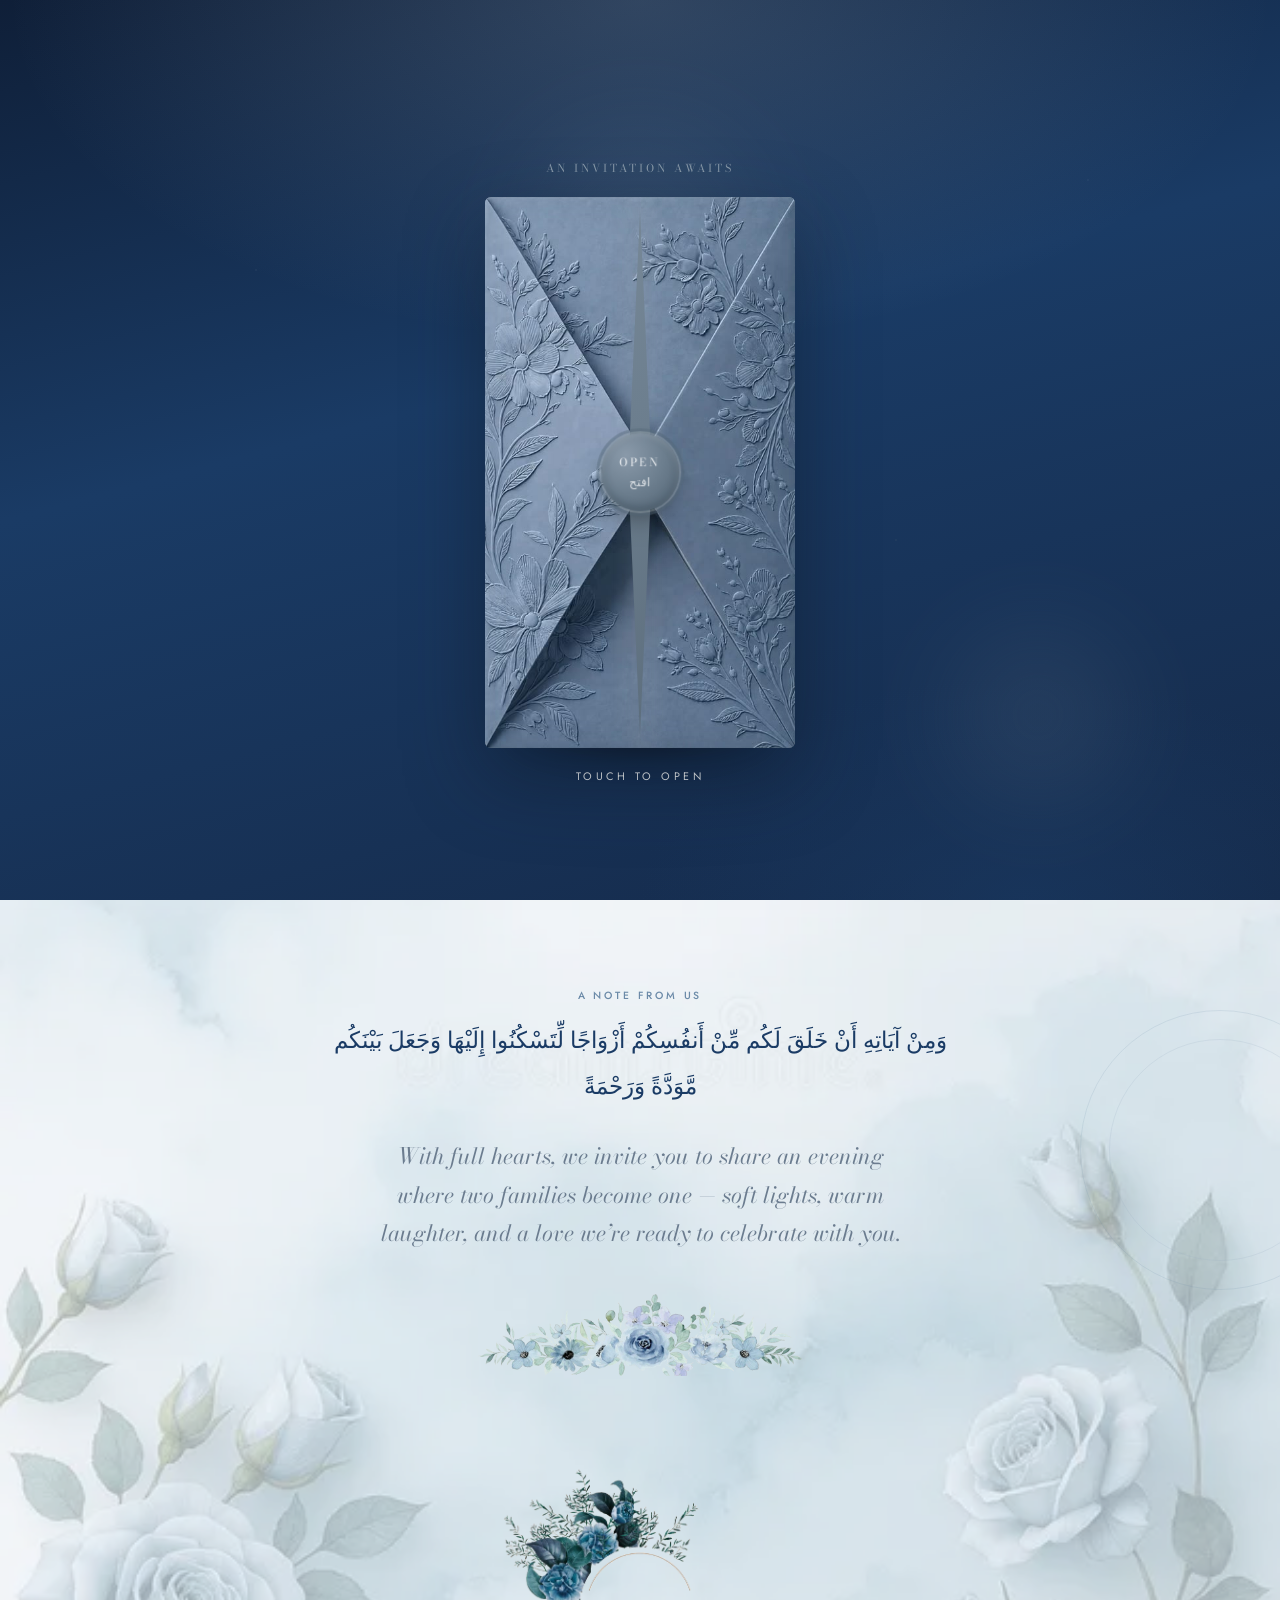
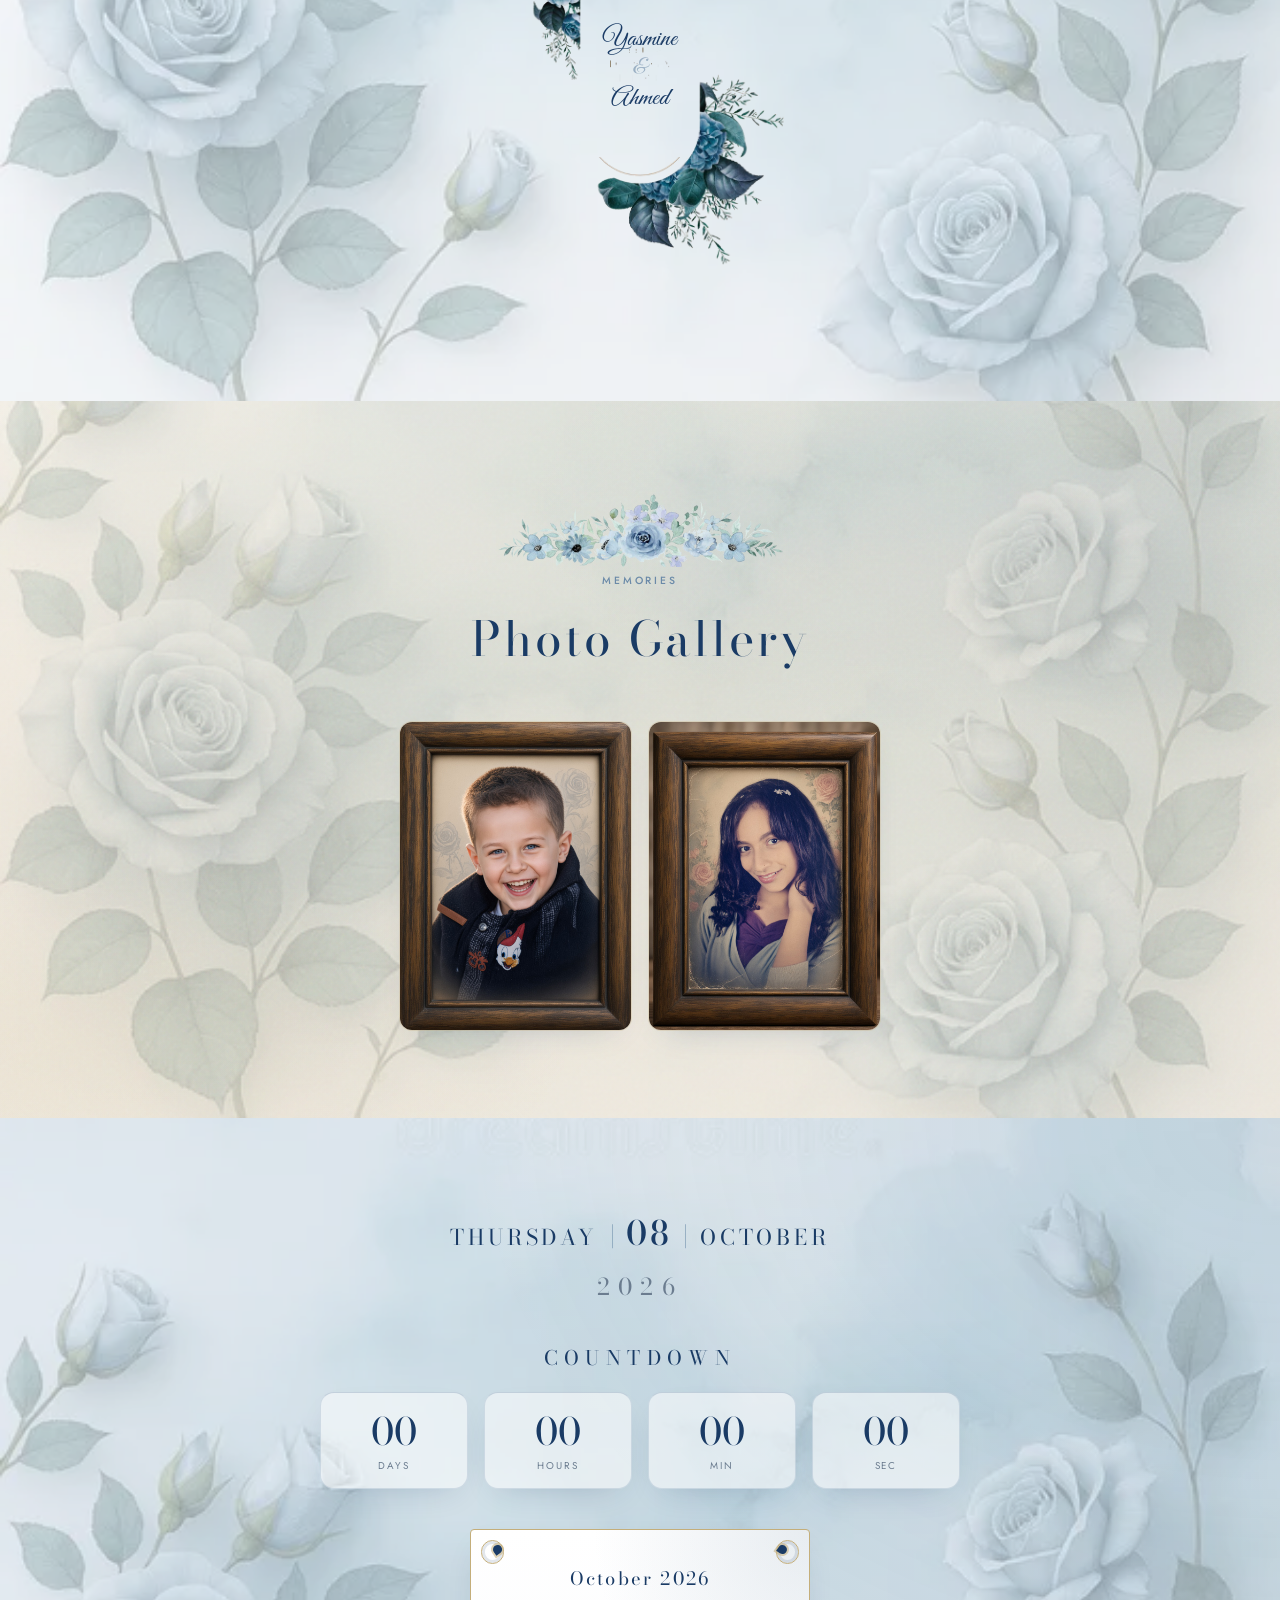
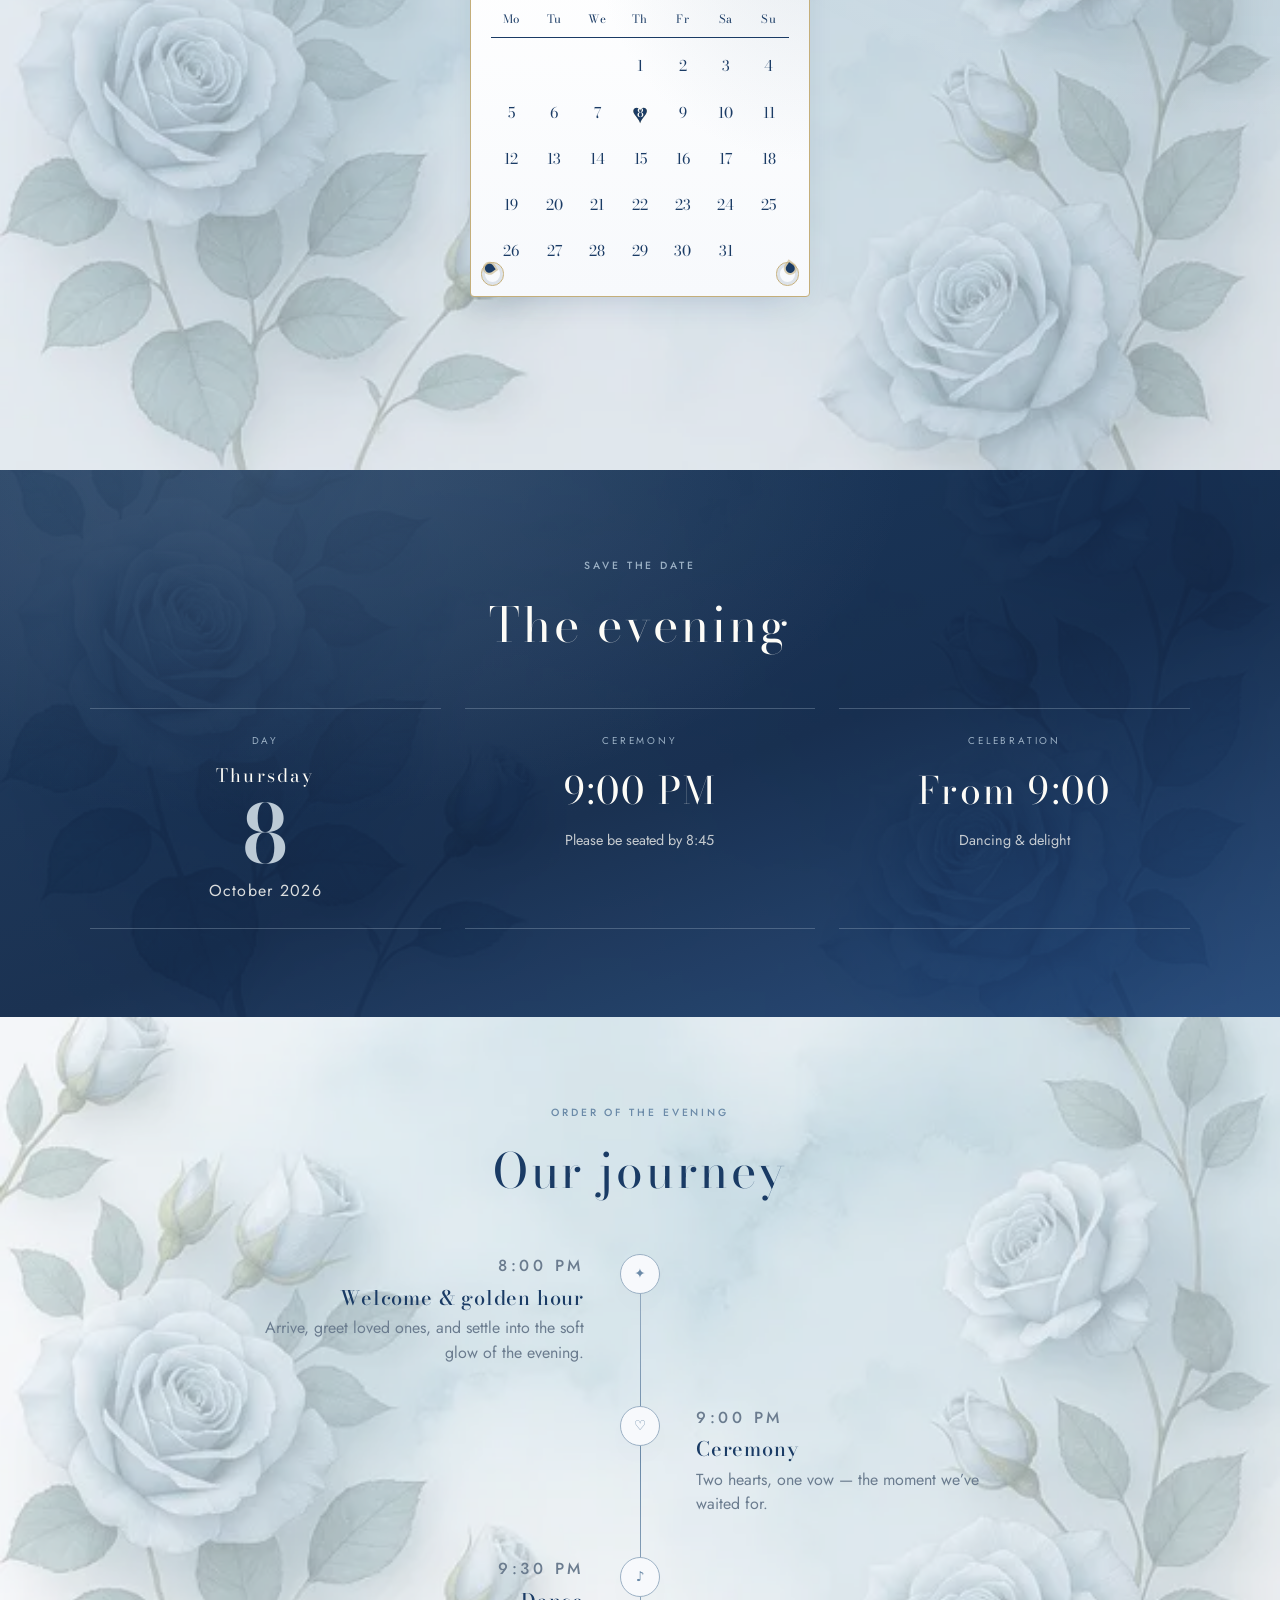
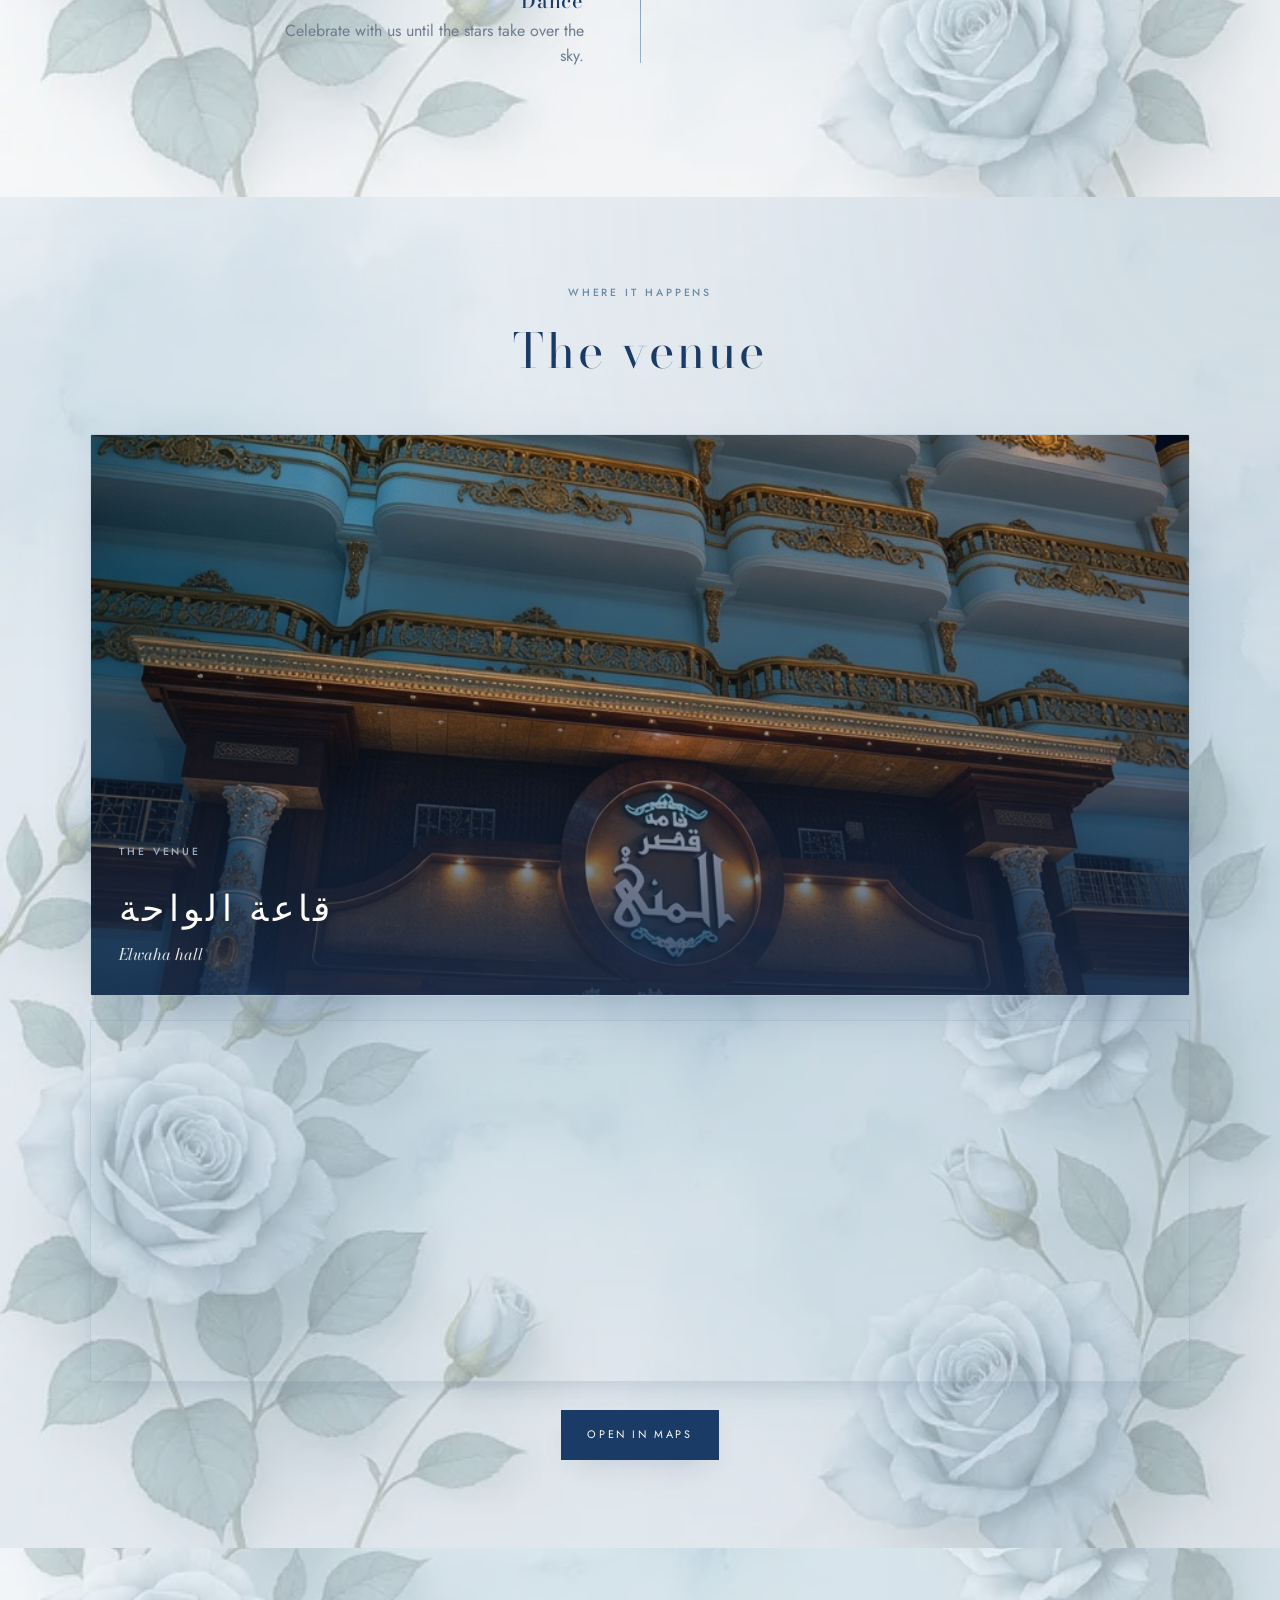
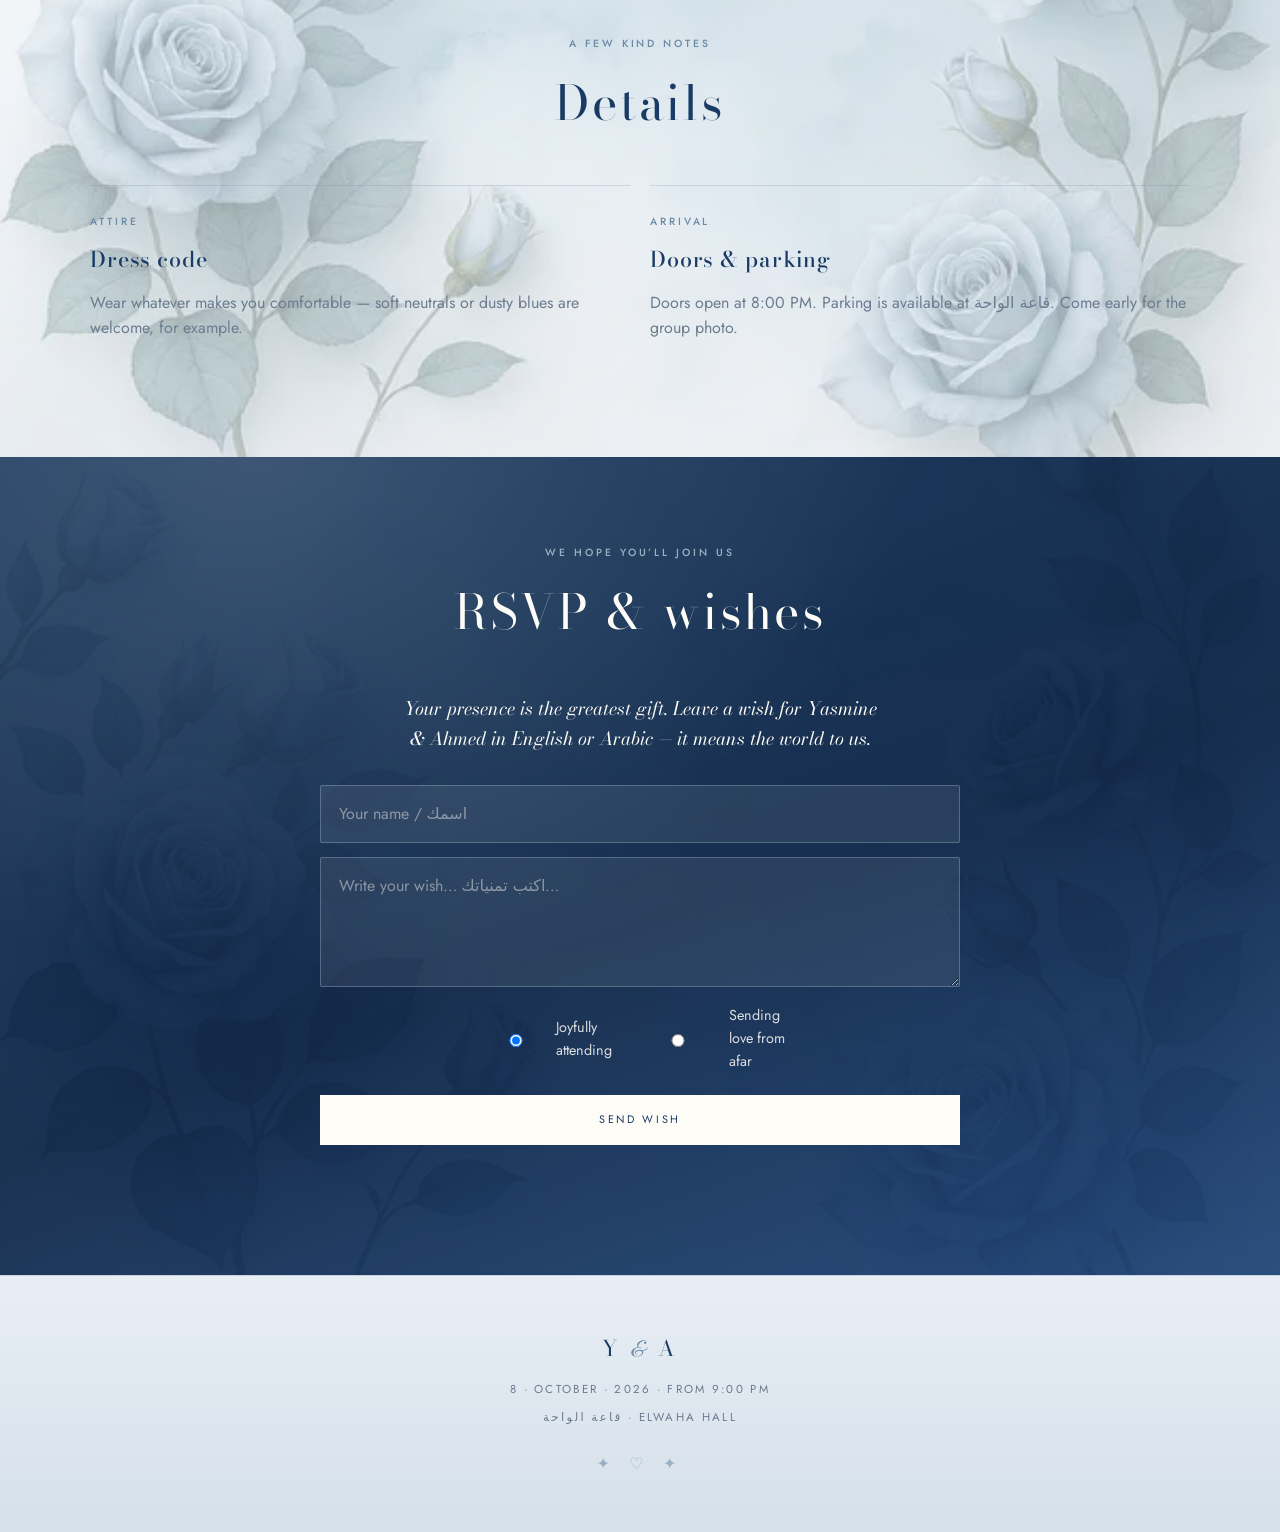
==== index.html @ f04d6338 "Remove dinner from the evening plan and restore on-site RSVP dashboard. Co-authored-by: Cursor <curs" ====
﻿<!DOCTYPE html>
<html lang="en">
<head>
  <meta charset="utf-8" />
  <meta name="viewport" content="width=device-width, initial-scale=1" />
  <meta name="theme-color" content="#1A3B65" />
  <title>Yasmine &amp; Ahmed · Wedding Invitation</title>
  <meta name="description" content="You're invited to celebrate the wedding of Yasmine & Ahmed — 8 · October · 2026 at قاعة الواحة · Elwaha hall" />

  <meta property="og:title" content="Yasmine & Ahmed · Wedding Invitation" />
  <meta property="og:description" content="Join us Thursday, 8 October 2026 at قاعة الواحة · Elwaha hall" />
  <meta property="og:type" content="website" />
  <meta property="og:image" content="image/1.jpg" />

  <link rel="preconnect" href="https://fonts.googleapis.com" />
  <link rel="preconnect" href="https://fonts.gstatic.com" crossorigin />
  <link href="https://fonts.googleapis.com/css2?family=Bodoni+Moda:ital,opsz,wght@0,6..96,400;0,6..96,600;1,6..96,400&family=Great+Vibes&family=Jost:wght@300;400;500;600&display=swap" rel="stylesheet" />
  <link rel="stylesheet" href="styles.css" />
</head>
<body>
  <!-- OPEN GATE — embossed slate envelope -->
  <div id="gate" class="gate" role="dialog" aria-label="Open invitation">
    <div class="gate__atmosphere" aria-hidden="true">
      <span class="gate__orb gate__orb--a"></span>
      <span class="gate__orb gate__orb--b"></span>
      <span class="gate__dust"></span>
    </div>

    <div class="envelope" id="envelope">
      <p class="envelope__whisper">An invitation awaits</p>

      <div class="envelope__stage">
        <div class="envelope__shadow" aria-hidden="true"></div>

        <article class="envelope__letter" aria-hidden="true">
          <div class="gate__card">
            <div class="gate__content">
              <div class="rule" aria-hidden="true">
                <img src="image/break-line.png" alt="" />
              </div>
              <p class="gate__eyebrow">Cordially invites</p>
              <div class="gate__frame-wrap">
                <img class="invite-frame" src="image/frame-names.png" alt="" />
                <p class="gate__names">
                  <span class="gate__name">Yasmine</span>
                  <span class="gate__amp">&amp;</span>
                  <span class="gate__name">Ahmed</span>
                </p>
              </div>
              <p class="gate__date">8 · October · 2026</p>
            </div>
          </div>
        </article>

        <div class="envelope__shell">
          <div class="envelope__back" aria-hidden="true"></div>

          <div class="envelope__gate envelope__gate--left" aria-hidden="true">
            <div class="envelope__gate-face"></div>
          </div>
          <div class="envelope__gate envelope__gate--right" aria-hidden="true">
            <div class="envelope__gate-face"></div>
          </div>

          <button type="button" id="openInvite" class="envelope__seal" aria-label="Open invitation">
            <span class="envelope__seal-ring" aria-hidden="true"></span>
            <span class="envelope__seal-inner">
              <span class="envelope__seal-mark">Open</span>
              <span class="envelope__seal-ar">افتح</span>
            </span>
          </button>
        </div>
      </div>

      <p class="envelope__hint">Touch to open</p>
    </div>
  </div>

  <!-- NAV -->
  <header class="nav" id="nav">
    <a class="nav__brand" href="#home">Y <span>&amp;</span> A</a>
    <nav class="nav__links" aria-label="Primary">
      <a href="#story">Story</a>
      <a href="#gallery">Gallery</a>
      <a href="#countdown">When</a>
      <a href="#journey">Journey</a>
      <a href="#venue">Venue</a>
      <a href="#rsvp">RSVP</a>
    </nav>
    <button type="button" class="nav__burger" id="burger" aria-label="Menu" aria-expanded="false">
      <span></span><span></span>
    </button>
  </header>
  <div class="nav-drawer" id="drawer" hidden>
    <a href="#story">Story</a>
    <a href="#gallery">Gallery</a>
    <a href="#countdown">When</a>
    <a href="#journey">Journey</a>
    <a href="#venue">Venue</a>
    <a href="#rsvp">RSVP</a>
  </div>

  <main>
    <!-- HERO -->
    <section class="hero" id="home">
      <div class="hero__media" aria-hidden="true">
        <div class="hero__wash"></div>
        <div class="hero__florals"></div>
        <div class="hero__glow hero__glow--a"></div>
        <div class="hero__glow hero__glow--b"></div>
        <div class="hero__glow hero__glow--c"></div>
        <div class="hero__veil"></div>
        <div class="hero__grain"></div>
      </div>
      <div class="hero__copy">
        <p class="hero__kicker reveal" style="--d:.2s">Together with their families</p>
        <h1 class="hero__title reveal" style="--d:.45s">
          <span class="hero__name">Yasmine</span>
          <span class="hero__amp">&amp;</span>
          <span class="hero__name">Ahmed</span>
        </h1>
        <p class="hero__line reveal" style="--d:.75s">are getting married</p>
        <p class="hero__date reveal" style="--d:1s">8 · October · 2026</p>
        <div class="hero__cta reveal" style="--d:1.25s">
          <a class="btn btn--light" href="#rsvp">RSVP</a>
          <a class="btn btn--ghost" href="#venue">Find Us</a>
        </div>
      </div>
      <div class="hero__scroll" aria-hidden="true">
        <span>Scroll</span>
        <i></i>
      </div>
    </section>

    <!-- STORY / WELCOME -->
    <section class="section story" id="story">
      <div class="ornament" aria-hidden="true"></div>
      <div class="container narrow center">
        <p class="eyebrow rose inview">A note from us</p>
        <p class="ayah inview" lang="ar" dir="rtl">
          وَمِنْ آيَاتِهِ أَنْ خَلَقَ لَكُم مِّنْ أَنفُسِكُمْ أَزْوَاجًا لِّتَسْكُنُوا إِلَيْهَا
          وَجَعَلَ بَيْنَكُم مَّوَدَّةً وَرَحْمَةً
        </p>
        <p class="welcome inview">
          With full hearts, we invite you to share an evening where two families become one —
          soft lights, warm laughter, and a love we’re ready to celebrate with you.
        </p>
        <div class="rule" aria-hidden="true">
          <img src="image/break-line.png" alt="" />
        </div>
        <div class="names-block inview">
          <div class="names-frame">
            <img class="invite-frame" src="image/frame-names.png" alt="" />
            <div class="names-frame__text">
              <span class="script">Yasmine</span>
              <span class="amp-script">&amp;</span>
              <span class="script">Ahmed</span>
            </div>
          </div>
        </div>
      </div>
    </section>

    <!-- PHOTO GALLERY -->
    <section class="section section--pearl gallery" id="gallery">
      <div class="container">
        <div class="section-head inview">
          <div class="rule" aria-hidden="true">
            <img src="image/break-line.png" alt="" />
          </div>
          <p class="eyebrow rose">Memories</p>
          <h2 class="h2">Photo Gallery</h2>
        </div>
        <div class="gallery__grid inview">
          <figure class="gallery__item">
            <img src="image/gallery-2.jpg" alt="Childhood portrait" width="600" height="800" loading="lazy" />
          </figure>
          <figure class="gallery__item">
            <img src="image/gallery-1.jpg" alt="Childhood portrait" width="600" height="800" loading="lazy" />
          </figure>
        </div>
      </div>
    </section>

    <!-- COUNTDOWN + CALENDAR -->
    <section class="section section--blush save-date" id="countdown">
      <div class="container narrow">
        <div class="date-banner inview">
          <p class="date-banner__row">
            <span>Thursday</span>
            <i aria-hidden="true"></i>
            <strong>08</strong>
            <i aria-hidden="true"></i>
            <span>October</span>
          </p>
          <p class="date-banner__year">2026</p>
        </div>

        <div class="countdown-block inview">
          <p class="countdown-block__label">Countdown</p>
          <div class="countdown countdown--inline" id="countdownGrid" aria-live="polite">
            <div class="cd">
              <span class="cd__num" data-k="days">00</span>
              <span class="cd__label">Days</span>
            </div>
            <div class="cd">
              <span class="cd__num" data-k="hours">00</span>
              <span class="cd__label">Hours</span>
            </div>
            <div class="cd">
              <span class="cd__num" data-k="minutes">00</span>
              <span class="cd__label">Min</span>
            </div>
            <div class="cd">
              <span class="cd__num" data-k="seconds">00</span>
              <span class="cd__label">Sec</span>
            </div>
          </div>
        </div>

        <div class="cal inview" aria-label="October 2026 calendar">
          <span class="cal__corner cal__corner--tl" aria-hidden="true"></span>
          <span class="cal__corner cal__corner--tr" aria-hidden="true"></span>
          <span class="cal__corner cal__corner--bl" aria-hidden="true"></span>
          <span class="cal__corner cal__corner--br" aria-hidden="true"></span>

          <p class="cal__month">October 2026</p>
          <div class="cal__weekdays" aria-hidden="true">
            <span>Mo</span><span>Tu</span><span>We</span><span>Th</span><span>Fr</span><span>Sa</span><span>Su</span>
          </div>
          <div class="cal__grid">
            <span class="cal__empty"></span>
            <span class="cal__empty"></span>
            <span class="cal__empty"></span>
            <span>1</span><span>2</span><span>3</span><span>4</span><span>5</span><span>6</span><span>7</span>
            <span class="cal__heart" aria-label="Wedding day, 8 October"><span>8</span></span>
            <span>9</span><span>10</span><span>11</span>
            <span>12</span><span>13</span><span>14</span><span>15</span><span>16</span><span>17</span><span>18</span>
            <span>19</span><span>20</span><span>21</span><span>22</span><span>23</span><span>24</span><span>25</span>
            <span>26</span><span>27</span><span>28</span><span>29</span><span>30</span><span>31</span>
          </div>
        </div>

        <div class="center inview" style="margin-top: 2.25rem;">
          <a
            class="btn btn--solid"
            href="https://calendar.google.com/event?action=TEMPLATE&text=Yasmine+%26+Ahmed+Wedding&dates=20261008T190000Z/20261008T220000Z&details=Yasmine+%26+Ahmed+Wedding+Celebration&location=%D9%82%D8%A7%D8%B9%D8%A9+%D8%A7%D9%84%D9%88%D8%A7%D8%AD%D8%A9+Elwaha+hall"
            target="_blank"
            rel="noreferrer"
          >Add to Calendar</a>
        </div>
      </div>
    </section>

    <!-- DATE / TIME -->
    <section class="section section--deep" id="when">
      <div class="container">
        <div class="section-head inview light">
          <p class="eyebrow gold">Save the date</p>
          <h2 class="h2 light">The evening</h2>
        </div>
        <div class="when-grid">
          <div class="when-cell inview">
            <p class="when-label">Day</p>
            <p class="when-day">Thursday</p>
            <p class="when-num">8</p>
            <p class="when-month">October 2026</p>
          </div>
          <div class="when-cell inview">
            <p class="when-label">Ceremony</p>
            <p class="when-big">9:00 PM</p>
            <p class="when-note">Please be seated by 8:45</p>
          </div>
          <div class="when-cell inview">
            <p class="when-label">Celebration</p>
            <p class="when-big">From 9:00</p>
            <p class="when-note">Dancing &amp; delight</p>
          </div>
        </div>
      </div>
    </section>

    <!-- JOURNEY / TIMELINE -->
    <section class="section" id="journey">
      <div class="container">
        <div class="section-head inview">
          <p class="eyebrow rose">Order of the evening</p>
          <h2 class="h2">Our journey</h2>
        </div>
        <div class="timeline">
          <div class="t-line" aria-hidden="true"></div>
          <article class="t-item left inview">
            <div class="t-node">✦</div>
            <div class="t-body">
              <p class="t-time">8:00 PM</p>
              <h3>Welcome &amp; golden hour</h3>
              <p>Arrive, greet loved ones, and settle into the soft glow of the evening.</p>
            </div>
          </article>
          <article class="t-item right inview">
            <div class="t-node">♡</div>
            <div class="t-body">
              <p class="t-time">9:00 PM</p>
              <h3>Ceremony</h3>
              <p>Two hearts, one vow — the moment we’ve waited for.</p>
            </div>
          </article>
          <article class="t-item left inview">
            <div class="t-node">♪</div>
            <div class="t-body">
              <p class="t-time">9:30 PM</p>
              <h3>Dance</h3>
              <p>Celebrate with us until the stars take over the sky.</p>
            </div>
          </article>
        </div>
      </div>
    </section>

    <!-- VENUE -->
    <section class="section section--blush" id="venue">
      <div class="container">
        <div class="section-head inview">
          <p class="eyebrow rose">Where it happens</p>
          <h2 class="h2">The venue</h2>
        </div>
        <div class="venue inview">
          <img
            src="image/1.jpg"
            alt="قاعة الواحة · Elwaha hall"
          />
          <div class="venue__overlay">
            <p class="eyebrow gold">The Venue</p>
            <h3>قاعة الواحة</h3>
            <p>Elwaha hall</p>
          </div>
        </div>
        <div class="map-wrap inview">
          <iframe
            title="قاعة الواحة · Elwaha hall map"
            src="https://www.google.com/maps?q=31.0760993,31.6036437&z=17&output=embed"
            loading="lazy"
            referrerpolicy="no-referrer-when-downgrade"
          ></iframe>
        </div>
        <div class="center inview" style="margin-top: 1.75rem;">
          <a class="btn btn--solid" href="https://maps.app.goo.gl/iCYYWmQFFT2A2NFb7" target="_blank" rel="noreferrer">
            Open in Maps
          </a>
        </div>
      </div>
    </section>

    <!-- NOTES -->
    <section class="section section--pearl" id="notes">
      <div class="container">
        <div class="section-head inview">
          <p class="eyebrow rose">A few kind notes</p>
          <h2 class="h2">Details</h2>
        </div>
        <div class="notes-grid">
          <div class="note inview">
            <p class="eyebrow rose">Attire</p>
            <h3>Dress code</h3>
            <p>Wear whatever makes you comfortable — soft neutrals or dusty blues are welcome, for example.</p>
          </div>
          <div class="note inview">
            <p class="eyebrow rose">Arrival</p>
            <h3>Doors &amp; parking</h3>
            <p>Doors open at 8:00 PM. Parking is available at قاعة الواحة. Come early for the group photo.</p>
          </div>
        </div>
      </div>
    </section>

    <!-- RSVP -->
    <section class="section section--deep" id="rsvp">
      <div class="container narrow">
        <div class="section-head inview light">
          <p class="eyebrow gold">We hope you’ll join us</p>
          <h2 class="h2 light">RSVP &amp; wishes</h2>
        </div>
        <p class="rsvp-lead inview">
          Your presence is the greatest gift. Leave a wish for Yasmine &amp; Ahmed
          in English or Arabic — it means the world to us.
        </p>
        <form class="wish inview" id="wishForm">
          <label class="sr-only" for="wishName">Your name</label>
          <input id="wishName" name="name" type="text" maxlength="80" placeholder="Your name / اسمك" required />
          <label class="sr-only" for="wishMessage">Your message</label>
          <textarea id="wishMessage" name="message" maxlength="500" placeholder="Write your wish… اكتب تمنياتك…" required></textarea>
          <fieldset class="attend">
            <legend class="sr-only">Will you attend?</legend>
            <label><input type="radio" name="attend" value="yes" checked /> Joyfully attending</label>
            <label><input type="radio" name="attend" value="no" /> Sending love from afar</label>
          </fieldset>
          <button type="submit" class="btn btn--light btn--wide">Send Wish</button>
          <p class="wish-status" id="wishStatus" aria-live="polite"></p>
        </form>
      </div>
    </section>
  </main>

  <footer class="footer">
    <p class="footer__mono">Y <span>&amp;</span> A</p>
    <p class="footer__date">8 · October · 2026 · From 9:00 PM</p>
    <p class="footer__place">قاعة الواحة · Elwaha hall</p>
    <p class="footer__hearts" aria-hidden="true">✦ ♡ ✦</p>
  </footer>

  <audio id="bgMusic" src="music/omKulthum.mp3" loop preload="auto" playsinline></audio>

  <button type="button" id="musicToggle" class="music" aria-label="Mute music" hidden>
    <svg class="music__icon music__icon--on" viewBox="0 0 24 24" width="18" height="18" fill="none" stroke="currentColor" stroke-width="1.6" aria-hidden="true">
      <polygon points="11 5 6 9 2 9 2 15 6 15 11 19 11 5"></polygon>
      <path d="M15.54 8.46a5 5 0 0 1 0 7.07"></path>
      <path d="M19.07 4.93a10 10 0 0 1 0 14.14"></path>
    </svg>
    <svg class="music__icon music__icon--off" viewBox="0 0 24 24" width="18" height="18" fill="none" stroke="currentColor" stroke-width="1.6" aria-hidden="true" hidden>
      <polygon points="11 5 6 9 2 9 2 15 6 15 11 19 11 5"></polygon>
      <line x1="23" y1="9" x2="17" y2="15"></line>
      <line x1="17" y1="9" x2="23" y2="15"></line>
    </svg>
  </button>

  <script src="script.js"></script>
</body>
</html>
---- styles.css ----
:root {
  --pearl: #f7f9fc;
  --blush: #e8eef4;
  --blush-deep: #d5e0ea;
  --rose: #8fa7bf;
  --rose-mid: #6b8aa8;
  --rose-deep: #1a3b65;
  --rose-gold: #9bb0c4;
  --gold-soft: #bccad6;
  --frame-gold: #c4ae7a;
  --frame-gold-soft: #d8c9a0;
  --ink: #1a3b65;
  --muted: #6b7c8f;
  --cream: #fdfcf7;
  --deep: #152a4a;
  --veil: rgba(21, 42, 74, 0.55);
  --shadow: 0 24px 60px -28px rgba(26, 59, 101, 0.4);
  --shadow-soft: 0 12px 32px -16px rgba(26, 59, 101, 0.25);
  --radius: 2px;
  --font-display: "Bodoni Moda", Georgia, serif;
  --font-script: "Great Vibes", cursive;
  --font-body: "Jost", system-ui, sans-serif;
}

* {
  box-sizing: border-box;
}

html {
  scroll-behavior: smooth;
}

body {
  margin: 0;
  color: var(--ink);
  background: var(--pearl);
  font-family: var(--font-body);
  font-weight: 400;
  line-height: 1.6;
  -webkit-font-smoothing: antialiased;
  overflow-x: hidden;
}

body.locked {
  overflow: hidden;
  height: 100vh;
}

img {
  max-width: 100%;
  display: block;
}

a {
  color: inherit;
  text-decoration: none;
}

button,
input,
textarea {
  font: inherit;
}

.sr-only {
  position: absolute;
  width: 1px;
  height: 1px;
  padding: 0;
  margin: -1px;
  overflow: hidden;
  clip: rect(0, 0, 0, 0);
  border: 0;
}

.container {
  width: min(1100px, calc(100% - 2.5rem));
  margin-inline: auto;
}

.container.narrow {
  width: min(640px, calc(100% - 2.5rem));
}

.center {
  text-align: center;
}

/* ——— GATE / ENVELOPE ——— */
.gate {
  position: fixed;
  inset: 0;
  z-index: 10000;
  display: grid;
  place-items: center;
  padding:
    max(1rem, env(safe-area-inset-top, 0px))
    max(1rem, env(safe-area-inset-right, 0px))
    max(1rem, env(safe-area-inset-bottom, 0px))
    max(1rem, env(safe-area-inset-left, 0px));
  overflow-x: hidden;
  overflow-y: auto;
  -webkit-overflow-scrolling: touch;
  background:
    radial-gradient(ellipse 90% 70% at 50% 0%, rgba(188, 202, 214, 0.18), transparent 55%),
    radial-gradient(ellipse 60% 50% at 80% 100%, rgba(26, 59, 101, 0.55), transparent 50%),
    linear-gradient(165deg, #0f1f38 0%, #1a3b65 42%, #152a4a 100%);
  transition: opacity 1.35s cubic-bezier(0.4, 0, 0.2, 1), visibility 1.35s;
}

.gate.is-gone {
  opacity: 0;
  visibility: hidden;
  pointer-events: none;
}

.gate__atmosphere {
  position: absolute;
  inset: 0;
  pointer-events: none;
  overflow: hidden;
}

.gate__orb {
  position: absolute;
  border-radius: 50%;
  filter: blur(40px);
  opacity: 0.45;
  animation: orbFloat 10s ease-in-out infinite;
}

.gate__orb--a {
  width: min(55vw, 340px);
  height: min(55vw, 340px);
  top: 8%;
  left: 50%;
  transform: translateX(-50%);
  background: radial-gradient(circle, rgba(138, 154, 170, 0.4), transparent 70%);
}

.gate__orb--b {
  width: min(45vw, 280px);
  height: min(45vw, 280px);
  bottom: 5%;
  right: 8%;
  background: radial-gradient(circle, rgba(109, 127, 143, 0.45), transparent 70%);
  animation-delay: -4s;
}

.gate__dust {
  position: absolute;
  inset: 0;
  opacity: 0.35;
  background-image: radial-gradient(1px 1px at 20% 30%, rgba(255, 255, 255, 0.35), transparent),
    radial-gradient(1px 1px at 70% 60%, rgba(216, 201, 160, 0.4), transparent),
    radial-gradient(1.5px 1.5px at 40% 80%, rgba(255, 255, 255, 0.25), transparent),
    radial-gradient(1px 1px at 85% 20%, rgba(188, 202, 214, 0.45), transparent);
  background-size: 100% 100%;
  animation: dustDrift 18s linear infinite;
}

@keyframes orbFloat {
  0%, 100% { transform: translateX(-50%) translateY(0); }
  50% { transform: translateX(-50%) translateY(12px); }
}

.gate__orb--b {
  animation-name: orbFloatB;
}

@keyframes orbFloatB {
  0%, 100% { transform: translateY(0) scale(1); }
  50% { transform: translateY(-14px) scale(1.06); }
}

@keyframes dustDrift {
  from { transform: translateY(0); }
  to { transform: translateY(-20px); }
}

/* Envelope — embossed slate gatefold */
.envelope {
  --env-blue: #6d7f8f;
  --env-blue-deep: #556878;
  --env-blue-soft: #8a9aaa;
  position: relative;
  z-index: 2;
  width: min(100%, 300px);
  display: flex;
  flex-direction: column;
  align-items: center;
  gap: 1.25rem;
  padding-top: clamp(1.5rem, 5vh, 3rem);
  perspective: 1800px;
}

.envelope__whisper,
.envelope__hint {
  margin: 0;
  font-size: 0.68rem;
  letter-spacing: 0.32em;
  text-transform: uppercase;
  color: rgba(253, 252, 247, 0.72);
  font-family: var(--font-body);
  transition: opacity 0.6s ease, transform 0.6s ease;
}

.envelope__whisper {
  font-family: var(--font-display);
  letter-spacing: 0.28em;
  color: var(--env-blue-soft);
  animation: whisperIn 1.4s ease both;
}

.envelope__hint {
  opacity: 0.55;
  animation: whisperIn 1.4s ease 0.35s both;
}

@keyframes whisperIn {
  from { opacity: 0; transform: translateY(8px); }
  to { opacity: 1; transform: translateY(0); }
}

.envelope.is-opening .envelope__whisper,
.envelope.is-opening .envelope__hint {
  opacity: 0;
  transform: translateY(-8px);
  pointer-events: none;
}

.envelope__stage {
  position: relative;
  width: min(100%, 300px, calc(min(68vh, 560px) * 474 / 842));
  aspect-ratio: 474 / 842;
  max-height: min(68vh, 560px);
  transform-style: preserve-3d;
  overflow: visible;
  animation: envelopeFloat 5.5s ease-in-out infinite;
  filter: drop-shadow(0 28px 40px rgba(10, 20, 32, 0.45));
}

@keyframes envelopeFloat {
  0%, 100% { transform: translateY(0); }
  50% { transform: translateY(-6px); }
}

.envelope.is-opening .envelope__stage {
  animation: none;
}

.envelope__shadow {
  position: absolute;
  left: 6%;
  right: 6%;
  bottom: -4%;
  height: 14%;
  z-index: 0;
  background: radial-gradient(ellipse at center, rgba(0, 0, 0, 0.4), transparent 70%);
  filter: blur(10px);
  transition: opacity 1s ease, transform 1.2s ease;
}

.envelope.is-opening .envelope__shadow {
  opacity: 0.25;
  transform: scaleX(1.15);
}

/* Letter — soft rise as gates open */
.envelope__letter {
  position: absolute;
  left: 8%;
  right: 8%;
  top: 10%;
  bottom: 10%;
  z-index: 2;
  display: flex;
  align-items: center;
  justify-content: center;
  transform: scale(0.88);
  opacity: 0;
  pointer-events: none;
  transition:
    transform 2s cubic-bezier(0.22, 1, 0.36, 1) 1.6s,
    opacity 1.4s ease 1.4s;
}

.envelope.is-opening .envelope__letter {
  opacity: 1;
  z-index: 5;
  transform: scale(1);
}

.envelope.is-revealed .envelope__letter {
  transform: scale(1.04);
}

.envelope__letter .gate__card {
  width: 100%;
  height: 100%;
  margin: 0;
  padding: clamp(0.75rem, 2vh, 1.1rem) 0.7rem;
  display: flex;
  align-items: center;
  justify-content: center;
  background: linear-gradient(165deg, #7a8b9a 0%, #6d7f8f 45%, #5f7182 100%);
  color: #f4f6f8;
  box-shadow:
    0 0 0 1px rgba(255, 255, 255, 0.12),
    0 20px 48px -16px rgba(8, 18, 36, 0.5);
  animation: none;
  overflow: hidden;
}

.envelope__letter .gate__eyebrow {
  color: rgba(244, 246, 248, 0.78);
}

.envelope__letter .gate__names {
  color: #f7f9fc;
}

.envelope__letter .gate__names .gate__amp {
  color: rgba(232, 238, 244, 0.9);
}

.envelope__letter .gate__date {
  margin-bottom: 0;
  color: rgba(232, 238, 244, 0.75);
}

.envelope__letter .gate__frame-wrap {
  width: min(100%, 200px);
}

.envelope__letter .rule {
  height: clamp(32px, 5vh, 48px);
  width: min(180px, 70%);
  /* soften white paper in break-line art against blue card */
  mix-blend-mode: multiply;
  opacity: 0.95;
}

.envelope__letter .invite-frame {
  /* keep florals crisp on dusty-blue card */
  filter: drop-shadow(0 2px 8px rgba(15, 31, 56, 0.2));
}

/* Shell + dual embossed gates */
.envelope__shell {
  position: absolute;
  inset: 0;
  z-index: 3;
  transform-style: preserve-3d;
  border-radius: 6px;
  transition: opacity 1.4s ease 3.2s, transform 1.5s cubic-bezier(0.22, 1, 0.36, 1) 2.8s;
}

.envelope.is-revealed .envelope__shell {
  opacity: 0;
  transform: scale(1.04);
  pointer-events: none;
}

.envelope__back {
  position: absolute;
  inset: 0;
  border-radius: 6px;
  background:
    linear-gradient(160deg, #7a8b9a 0%, #6d7f8f 40%, #5a6b7a 100%);
  box-shadow: inset 0 0 40px rgba(40, 55, 70, 0.25);
}

.envelope__gate {
  position: absolute;
  top: 0;
  bottom: 0;
  width: 50.2%;
  z-index: 4;
  transform-style: preserve-3d;
  transition: transform 2.6s cubic-bezier(0.45, 0.05, 0.2, 1);
}

.envelope__gate--left {
  left: 0;
  transform-origin: left center;
}

.envelope__gate--right {
  right: 0;
  transform-origin: right center;
}

.envelope.is-opening .envelope__gate--right {
  transform: rotateY(118deg);
  transition-delay: 0.25s;
}

.envelope.is-opening .envelope__gate--left {
  transform: rotateY(-118deg);
  transition-delay: 1.35s;
}

.envelope__gate-face {
  position: absolute;
  inset: 0;
  background-color: var(--env-blue);
  background-image: url("image/envelope-flaps.png");
  background-size: 200% 100%;
  background-repeat: no-repeat;
  box-shadow: inset 0 0 30px rgba(30, 45, 58, 0.15);
}

.envelope__gate--left .envelope__gate-face {
  background-position: left center;
  border-radius: 6px 0 0 6px;
  clip-path: polygon(0 0, 100% 0, 92% 50%, 100% 100%, 0 100%);
}

.envelope__gate--right .envelope__gate-face {
  background-position: right center;
  border-radius: 0 6px 6px 0;
  clip-path: polygon(0 0, 100% 0, 100% 100%, 0 100%, 8% 50%);
}

/* Soft center seam highlight */
.envelope__gate--left .envelope__gate-face::after,
.envelope__gate--right .envelope__gate-face::after {
  content: "";
  position: absolute;
  top: 0;
  bottom: 0;
  width: 18%;
  pointer-events: none;
}

.envelope__gate--left .envelope__gate-face::after {
  right: 0;
  background: linear-gradient(90deg, transparent, rgba(255, 255, 255, 0.08));
}

.envelope__gate--right .envelope__gate-face::after {
  left: 0;
  background: linear-gradient(270deg, transparent, rgba(255, 255, 255, 0.08));
}

/* Seal — soft matte disc on the meeting point */
.envelope__seal {
  position: absolute;
  left: 50%;
  top: 50%;
  z-index: 8;
  transform: translate(-50%, -50%);
  width: clamp(4.2rem, 20vw, 4.85rem);
  height: clamp(4.2rem, 20vw, 4.85rem);
  border: none;
  padding: 0;
  border-radius: 50%;
  cursor: pointer;
  background: transparent;
  touch-action: manipulation;
  transition: transform 0.45s ease, opacity 0.5s ease 0.12s;
}

.envelope__seal:hover {
  transform: translate(-50%, -50%) scale(1.06);
}

.envelope__seal:focus-visible {
  outline: 2px solid rgba(200, 210, 220, 0.8);
  outline-offset: 4px;
}

.envelope.is-opening .envelope__seal {
  opacity: 0;
  transform: translate(-50%, -50%) scale(0.65);
  pointer-events: none;
  transition-duration: 0.7s;
  transition-delay: 0s;
}

.envelope__seal-ring {
  position: absolute;
  inset: 0;
  border-radius: 50%;
  background:
    radial-gradient(circle at 32% 28%, #8a9aaa, #6d7f8f 48%, #4f6070 100%);
  box-shadow:
    0 0 0 2px rgba(255, 255, 255, 0.18),
    0 0 0 5px rgba(85, 104, 120, 0.45),
    0 14px 28px -10px rgba(0, 0, 0, 0.5),
    inset 0 2px 6px rgba(255, 255, 255, 0.2),
    inset 0 -3px 8px rgba(30, 45, 58, 0.35);
  animation: sealPulse 3.4s ease-in-out infinite;
}

@keyframes sealPulse {
  0%, 100% {
    box-shadow:
      0 0 0 2px rgba(255, 255, 255, 0.18),
      0 0 0 5px rgba(85, 104, 120, 0.45),
      0 14px 28px -10px rgba(0, 0, 0, 0.5),
      inset 0 2px 6px rgba(255, 255, 255, 0.2),
      inset 0 -3px 8px rgba(30, 45, 58, 0.35);
  }
  50% {
    box-shadow:
      0 0 0 3px rgba(255, 255, 255, 0.28),
      0 0 0 8px rgba(109, 127, 143, 0.35),
      0 16px 32px -10px rgba(0, 0, 0, 0.45),
      inset 0 2px 6px rgba(255, 255, 255, 0.25),
      inset 0 -3px 8px rgba(30, 45, 58, 0.3);
  }
}

.envelope__seal-inner {
  position: absolute;
  inset: 0;
  display: flex;
  flex-direction: column;
  align-items: center;
  justify-content: center;
  gap: 0.1rem;
  color: #f4f6f8;
  z-index: 1;
}

.envelope__seal-mark {
  font-family: var(--font-display);
  font-size: clamp(0.6rem, 2.4vw, 0.7rem);
  letter-spacing: 0.22em;
  text-transform: uppercase;
}

.envelope__seal-ar {
  font-family: var(--font-body);
  font-size: 0.72rem;
  opacity: 0.85;
  letter-spacing: 0.04em;
}

/* Soft veil when revealing into site */
.gate.is-revealed::after {
  content: "";
  position: absolute;
  inset: 0;
  background: radial-gradient(ellipse at center, transparent 20%, rgba(15, 31, 56, 0.15) 100%);
  pointer-events: none;
  animation: softVeil 1.6s ease both;
}

@keyframes softVeil {
  from { opacity: 0; }
  to { opacity: 1; }
}

/* Shared invitation card pieces (letter interior) */
.gate__card {
  position: relative;
  width: min(100%, 400px);
  max-width: 100%;
  margin: auto;
  background: #ffffff;
  border-radius: clamp(12px, 3vw, 18px);
  padding: clamp(1rem, 2.8vh, 1.75rem) clamp(0.85rem, 3.5vw, 1.25rem) clamp(1.1rem, 2.8vh, 1.85rem);
  box-shadow:
    0 0 0 1px rgba(196, 174, 122, 0.35),
    0 28px 60px -20px rgba(10, 24, 48, 0.55);
  text-align: center;
  color: var(--ink);
}

.gate__content {
  position: relative;
  z-index: 2;
  display: flex;
  flex-direction: column;
  align-items: center;
  gap: clamp(0.2rem, 1vh, 0.4rem);
  width: 100%;
}

.gate__eyebrow {
  font-size: clamp(0.55rem, 2.4vw, 0.65rem);
  letter-spacing: 0.28em;
  text-transform: uppercase;
  color: var(--muted);
  margin: 0.2rem 0 0;
}

.gate__frame-wrap {
  position: relative;
  container-type: inline-size;
  width: min(100%, 360px, calc((100dvh - 13.5rem) * 753 / 1024));
  max-width: 100%;
  margin: 0.15rem auto;
  aspect-ratio: 753 / 1024;
}

.invite-frame {
  position: absolute;
  inset: 0;
  width: 100%;
  height: 100%;
  object-fit: contain;
  pointer-events: none;
  z-index: 0;
}

.gate__names {
  position: absolute;
  left: 50%;
  top: 50%;
  transform: translate(-50%, -50%);
  z-index: 1;
  display: flex;
  flex-direction: column;
  align-items: center;
  justify-content: center;
  gap: clamp(0.15rem, 1.2cqi, 0.4rem);
  margin: 0;
  padding: 0;
  width: 38%;
  font-family: var(--font-display);
  font-size: clamp(0.68rem, 8.2cqi, 1.2rem);
  font-weight: 400;
  letter-spacing: 0.05em;
  text-transform: uppercase;
  line-height: 1.15;
  color: var(--rose-deep);
  text-align: center;
}

.gate__names .gate__name {
  display: block;
  width: 100%;
  font-family: inherit;
  font-size: inherit;
  letter-spacing: inherit;
  text-transform: uppercase;
  color: inherit;
  margin: 0;
}

.gate__names .gate__amp {
  font-family: var(--font-script);
  font-size: 1.3em;
  letter-spacing: 0;
  text-transform: none;
  color: var(--rose-mid);
  display: block;
  line-height: 1;
  margin: 0;
}

.gate__date {
  font-family: var(--font-display);
  font-size: clamp(0.65rem, 2.8vw, 0.78rem);
  letter-spacing: 0.16em;
  text-transform: uppercase;
  color: var(--muted);
  margin: 0.1rem 0 clamp(0.65rem, 1.8vh, 1rem);
}

/* ——— NAV ——— */
.nav {
  position: fixed;
  top: 0;
  left: 0;
  right: 0;
  z-index: 900;
  display: flex;
  align-items: center;
  justify-content: space-between;
  padding:
    max(1rem, env(safe-area-inset-top, 0px))
    max(1.5rem, env(safe-area-inset-right, 0px))
    1rem
    max(1.5rem, env(safe-area-inset-left, 0px));
  transition: background 0.4s, backdrop-filter 0.4s, box-shadow 0.4s;
}

.nav.is-solid {
  background: rgba(247, 249, 252, 0.88);
  backdrop-filter: blur(14px);
  box-shadow: 0 1px 0 rgba(26, 59, 101, 0.08);
}

.nav__brand {
  font-family: var(--font-display);
  font-size: 1.15rem;
  letter-spacing: 0.12em;
  color: var(--cream);
  transition: color 0.3s;
}

.nav.is-solid .nav__brand {
  color: var(--rose-deep);
}

.nav__brand span {
  font-family: var(--font-script);
  color: var(--rose-gold);
}

.nav.is-solid .nav__brand span {
  color: var(--rose-mid);
}

.nav__links {
  display: none;
  gap: 1.75rem;
}

.nav__links a {
  font-size: 0.72rem;
  letter-spacing: 0.18em;
  text-transform: uppercase;
  color: rgba(255, 250, 247, 0.85);
  transition: color 0.25s;
}

.nav.is-solid .nav__links a {
  color: var(--muted);
}

.nav__links a:hover {
  color: var(--rose-gold);
}

.nav.is-solid .nav__links a:hover {
  color: var(--rose-deep);
}

.nav__burger {
  width: 2.25rem;
  height: 2.25rem;
  border: none;
  background: transparent;
  display: flex;
  flex-direction: column;
  justify-content: center;
  gap: 6px;
  cursor: pointer;
  padding: 0;
}

.nav__burger span {
  display: block;
  height: 1.5px;
  width: 100%;
  background: var(--cream);
  transition: background 0.3s;
}

.nav.is-solid .nav__burger span {
  background: var(--rose-deep);
}

@media (min-width: 860px) {
  .nav__links { display: flex; }
  .nav__burger { display: none; }
}

.nav-drawer {
  position: fixed;
  inset: 0;
  z-index: 850;
  background: rgba(21, 42, 74, 0.96);
  display: flex;
  flex-direction: column;
  align-items: center;
  justify-content: center;
  gap: 1.75rem;
  padding:
    max(5rem, env(safe-area-inset-top, 0px))
    max(1.5rem, env(safe-area-inset-right, 0px))
    max(2rem, env(safe-area-inset-bottom, 0px))
    max(1.5rem, env(safe-area-inset-left, 0px));
}

.nav-drawer[hidden] {
  display: none;
}

.nav-drawer a {
  font-family: var(--font-display);
  font-size: 1.5rem;
  letter-spacing: 0.15em;
  color: var(--cream);
}

.nav-drawer a:hover {
  color: var(--rose-gold);
}

/* ——— HERO ——— */
.hero {
  position: relative;
  min-height: 100svh;
  display: grid;
  place-items: center;
  overflow: hidden;
  color: var(--cream);
  background: #152a4a;
}

.hero__media {
  position: absolute;
  inset: 0;
}

.hero__wash {
  position: absolute;
  inset: 0;
  background:
    radial-gradient(ellipse 90% 70% at 50% -10%, rgba(188, 202, 214, 0.28), transparent 55%),
    radial-gradient(ellipse 70% 55% at 100% 80%, rgba(107, 138, 168, 0.35), transparent 50%),
    radial-gradient(ellipse 60% 45% at 0% 70%, rgba(26, 59, 101, 0.55), transparent 45%),
    linear-gradient(165deg, #0f1f38 0%, #1a3b65 42%, #203d6b 72%, #152a4a 100%);
}

.hero__florals {
  position: absolute;
  inset: 0;
  pointer-events: none;
  opacity: 0.2;
  background-image: url("image/floral-corners.png");
  background-size: cover;
  background-position: center bottom;
  background-repeat: no-repeat;
  mix-blend-mode: soft-light;
}

.hero__glow {
  position: absolute;
  border-radius: 50%;
  filter: blur(48px);
  pointer-events: none;
  animation: heroDrift 14s ease-in-out infinite;
}

.hero__glow--a {
  width: min(70vw, 460px);
  height: min(70vw, 460px);
  top: 12%;
  left: 50%;
  transform: translateX(-50%);
  background: radial-gradient(circle, rgba(212, 224, 232, 0.22), transparent 68%);
}

.hero__glow--b {
  width: min(50vw, 320px);
  height: min(50vw, 320px);
  bottom: 8%;
  right: -5%;
  background: radial-gradient(circle, rgba(155, 176, 196, 0.32), transparent 70%);
  animation-delay: -5s;
}

.hero__glow--c {
  width: min(42vw, 260px);
  height: min(42vw, 260px);
  top: 40%;
  left: -8%;
  background: radial-gradient(circle, rgba(196, 174, 122, 0.12), transparent 70%);
  animation-delay: -9s;
}

@keyframes heroDrift {
  0%, 100% { opacity: 0.75; transform: translateX(-50%) translateY(0); }
  50% { opacity: 1; transform: translateX(-50%) translateY(18px); }
}

.hero__glow--b,
.hero__glow--c {
  animation-name: heroDriftFree;
}

@keyframes heroDriftFree {
  0%, 100% { opacity: 0.7; transform: translate(0, 0) scale(1); }
  50% { opacity: 1; transform: translate(12px, -16px) scale(1.06); }
}

.hero__veil {
  position: absolute;
  inset: 0;
  background:
    linear-gradient(180deg, rgba(15, 31, 56, 0.15) 0%, transparent 35%, rgba(15, 31, 56, 0.45) 100%),
    radial-gradient(ellipse at 50% 40%, transparent 30%, rgba(15, 31, 56, 0.35) 100%);
}

.hero__grain {
  position: absolute;
  inset: 0;
  opacity: 0.1;
  background-image: url("data:image/svg+xml,%3Csvg viewBox='0 0 200 200' xmlns='http://www.w3.org/2000/svg'%3E%3Cfilter id='n'%3E%3CfeTurbulence type='fractalNoise' baseFrequency='0.85' numOctaves='4' stitchTiles='stitch'/%3E%3C/filter%3E%3Crect width='100%25' height='100%25' filter='url(%23n)'/%3E%3C/svg%3E");
  pointer-events: none;
}

.hero__copy {
  position: relative;
  z-index: 2;
  text-align: center;
  padding: 6rem 1.5rem 5rem;
  max-width: 42rem;
}

.hero__kicker,
.hero__line {
  font-size: 0.72rem;
  letter-spacing: 0.32em;
  text-transform: uppercase;
  margin: 0;
  opacity: 0.9;
}

.hero__title {
  margin: 1.25rem 0;
  line-height: 1;
}

.hero__name {
  display: block;
  font-family: var(--font-display);
  font-size: clamp(3rem, 11vw, 5.75rem);
  font-weight: 400;
  letter-spacing: 0.08em;
  font-style: italic;
}

.hero__amp {
  display: block;
  font-family: var(--font-script);
  font-size: clamp(2.5rem, 7vw, 4rem);
  color: var(--rose-gold);
  margin: 0.15rem 0;
  line-height: 1;
  background: linear-gradient(120deg, #9bb0c4, #d4e0eb 40%, #9bb0c4 70%, #6b8aa8);
  background-size: 200% auto;
  -webkit-background-clip: text;
  background-clip: text;
  color: transparent;
  animation: shimmer 7s linear infinite;
}

@keyframes shimmer {
  to { background-position: 200% center; }
}

.hero__date {
  font-family: var(--font-display);
  letter-spacing: 0.28em;
  font-size: 0.95rem;
  margin: 1.5rem 0 0;
}

.hero__cta {
  display: flex;
  flex-wrap: wrap;
  gap: 0.85rem;
  justify-content: center;
  margin-top: 2rem;
}

.hero__scroll {
  position: absolute;
  bottom: 1.75rem;
  left: 50%;
  transform: translateX(-50%);
  z-index: 2;
  display: flex;
  flex-direction: column;
  align-items: center;
  gap: 0.5rem;
  font-size: 0.6rem;
  letter-spacing: 0.35em;
  text-transform: uppercase;
  opacity: 0.75;
}

.hero__scroll i {
  width: 1px;
  height: 2rem;
  background: linear-gradient(to bottom, var(--cream), transparent);
  animation: drip 2s ease-in-out infinite;
}

@keyframes drip {
  0%, 100% { transform: scaleY(0.45); opacity: 0.35; }
  50% { transform: scaleY(1); opacity: 0.95; }
}

.reveal {
  opacity: 0;
  transform: translateY(16px);
  animation: rise 1.1s ease forwards;
  animation-delay: var(--d, 0s);
}

@keyframes rise {
  to { opacity: 1; transform: translateY(0); }
}

body:not(.opened) .reveal {
  animation: none;
}

/* ——— BUTTONS ——— */
.btn {
  display: inline-flex;
  align-items: center;
  justify-content: center;
  padding: 0.95rem 1.6rem;
  font-size: 0.68rem;
  letter-spacing: 0.24em;
  text-transform: uppercase;
  border: 1px solid transparent;
  cursor: pointer;
  transition: background 0.3s, color 0.3s, border-color 0.3s, transform 0.3s;
}

.btn:hover {
  transform: translateY(-2px);
}

.btn--light {
  background: var(--cream);
  color: var(--rose-deep);
}

.btn--light:hover {
  background: var(--blush);
}

.btn--ghost {
  background: transparent;
  border-color: rgba(255, 250, 247, 0.45);
  color: var(--cream);
}

.btn--ghost:hover {
  border-color: var(--cream);
  background: rgba(255, 250, 247, 0.08);
}

.btn--solid {
  background: var(--rose-deep);
  color: var(--cream);
  box-shadow: var(--shadow-soft);
}

.btn--solid:hover {
  background: var(--rose-mid);
}

.btn--wide {
  width: 100%;
}

/* ——— SECTIONS ——— */
.section {
  padding: 5.5rem 0;
  position: relative;
}

.section--blush,
.section--pearl,
.section--deep,
.section:not(.section--deep),
.story {
  isolation: isolate;
}

.section--blush::before,
.section--pearl::before,
.section:not(.section--deep)::before,
.story::before {
  content: "";
  position: absolute;
  inset: 0;
  z-index: 0;
  pointer-events: none;
  background-image: url("image/floral-corners.png");
  background-size: cover;
  background-position: center bottom;
  background-repeat: no-repeat;
  opacity: 0.4;
  mix-blend-mode: multiply;
}

.section--blush > .container,
.section--pearl > .container,
.section--deep > .container,
.section > .container,
.story > .container {
  position: relative;
  z-index: 1;
}

.section--blush {
  background:
    radial-gradient(ellipse at top right, rgba(155, 176, 196, 0.12), transparent 45%),
    linear-gradient(180deg, var(--blush) 0%, #e8eef4 100%);
}

.section--pearl {
  background:
    radial-gradient(ellipse at bottom left, rgba(107, 138, 168, 0.08), transparent 50%),
    var(--pearl);
}

.section--deep {
  background:
    radial-gradient(ellipse at 20% 0%, rgba(155, 176, 196, 0.22), transparent 45%),
    linear-gradient(160deg, #1a3558 0%, #152a4a 55%, #254878 100%);
  color: var(--cream);
}

.section--deep::before {
  content: "";
  position: absolute;
  inset: 0;
  z-index: 0;
  pointer-events: none;
  background-image: url("image/floral-corners.png");
  background-size: cover;
  background-position: center bottom;
  background-repeat: no-repeat;
  opacity: 0.14;
  mix-blend-mode: soft-light;
}

.section-head {
  text-align: center;
  margin-bottom: 2.75rem;
}

.eyebrow {
  font-size: 0.65rem;
  letter-spacing: 0.28em;
  text-transform: uppercase;
  margin: 0 0 0.75rem;
  font-weight: 500;
}

.eyebrow.rose { color: var(--rose-mid); }
.eyebrow.gold { color: var(--rose-gold); }

.h2 {
  font-family: var(--font-display);
  font-size: clamp(1.85rem, 4vw, 3rem);
  font-weight: 400;
  letter-spacing: 0.06em;
  margin: 0;
  color: var(--ink);
}

.h2.light { color: var(--cream); }

.rule {
  width: min(300px, 82vw);
  height: 78px;
  margin: 1.15rem auto 0.35rem;
  overflow: hidden;
  position: relative;
}

.rule img {
  width: 100%;
  height: 100%;
  display: block;
  object-fit: cover;
  object-position: center top;
}

.gate .rule {
  width: min(240px, 72%, 55vw);
  height: clamp(40px, 7vh, 64px);
  margin: 0 auto 0.2rem;
}

.story > .container > .rule {
  margin: 2.25rem auto 0.75rem;
  height: 88px;
  width: min(340px, 88%);
}

/* ——— STORY ——— */
.story {
  overflow: hidden;
  background: var(--pearl);
}

.ornament {
  position: absolute;
  width: 280px;
  height: 280px;
  top: 10%;
  right: -80px;
  border-radius: 50%;
  border: 1px solid rgba(107, 138, 168, 0.15);
  pointer-events: none;
}

.ornament::after {
  content: "";
  position: absolute;
  inset: 28px;
  border-radius: 50%;
  border: 1px solid rgba(155, 176, 196, 0.2);
}

.ayah {
  font-family: var(--font-display);
  font-size: clamp(1.15rem, 2.4vw, 1.45rem);
  line-height: 2;
  color: var(--rose-deep);
  margin: 0 0 1.75rem;
  font-weight: 500;
}

.welcome {
  font-family: var(--font-display);
  font-style: italic;
  font-size: clamp(1.15rem, 2.2vw, 1.4rem);
  color: var(--muted);
  line-height: 1.7;
  margin: 0;
  text-wrap: balance;
}

.names-block {
  margin-top: 3rem;
  display: flex;
  flex-direction: column;
  align-items: center;
  gap: 0.15rem;
}

.names-frame {
  position: relative;
  container-type: inline-size;
  width: min(100%, 360px);
  aspect-ratio: 753 / 1024;
  background: transparent;
  border-radius: 4px;
}

.names-frame__text {
  position: absolute;
  left: 50%;
  top: 50%;
  transform: translate(-50%, -50%);
  z-index: 1;
  display: flex;
  flex-direction: column;
  align-items: center;
  justify-content: center;
  gap: clamp(0.1rem, 1.2cqi, 0.3rem);
  padding: 0;
  width: 38%;
  text-align: center;
}

.names-frame .script {
  font-size: clamp(0.95rem, 9cqi, 1.65rem);
  line-height: 1.1;
}

/* ——— PHOTO GALLERY ——— */
.gallery.section--pearl {
  background:
    radial-gradient(ellipse 80% 60% at 85% 15%, rgba(155, 176, 196, 0.14), transparent 55%),
    radial-gradient(ellipse 70% 50% at 10% 90%, rgba(196, 174, 122, 0.1), transparent 50%),
    linear-gradient(165deg, #f6f1e8 0%, #efe8dc 45%, #f3eee4 100%);
}

.gallery.section--pearl::before {
  opacity: 0.28;
  mix-blend-mode: multiply;
}

.gallery::after {
  content: "";
  position: absolute;
  inset: 0;
  z-index: 0;
  pointer-events: none;
  opacity: 0.35;
  background-image: url("data:image/svg+xml,%3Csvg viewBox='0 0 200 200' xmlns='http://www.w3.org/2000/svg'%3E%3Cfilter id='n'%3E%3CfeTurbulence type='fractalNoise' baseFrequency='0.9' numOctaves='4' stitchTiles='stitch'/%3E%3C/filter%3E%3Crect width='100%25' height='100%25' filter='url(%23n)'/%3E%3C/svg%3E");
  mix-blend-mode: soft-light;
}

.gallery > .container {
  position: relative;
  z-index: 1;
}

.gallery .section-head .rule {
  margin-top: 0;
  margin-bottom: 0.35rem;
}

.gallery__grid {
  display: grid;
  grid-template-columns: repeat(2, minmax(0, 1fr));
  gap: clamp(0.7rem, 2vw, 1.15rem);
  width: min(480px, 82%);
  margin-inline: auto;
}

.gallery__item {
  margin: 0;
  position: relative;
  border-radius: 12px;
  overflow: hidden;
  background: #faf6ef;
  box-shadow:
    0 0 0 1px rgba(196, 174, 122, 0.28),
    0 14px 32px -20px rgba(26, 59, 101, 0.28);
  aspect-ratio: 3 / 4;
}

.gallery__item img {
  width: 100%;
  height: 100%;
  object-fit: cover;
  object-position: center top;
  display: block;
  transition: transform 0.7s cubic-bezier(0.22, 1, 0.36, 1);
}

.gallery__item:hover img {
  transform: scale(1.04);
}

@media (max-width: 520px) {
  .gallery__grid {
    width: min(360px, 88%);
    gap: 0.65rem;
  }

  .gallery__item {
    border-radius: 10px;
  }
}

.names-frame .amp-script {
  font-size: clamp(0.85rem, 7cqi, 1.35rem);
  margin: 0;
}

.script {
  font-family: var(--font-script);
  font-size: clamp(3rem, 8vw, 4.5rem);
  color: var(--rose-deep);
  line-height: 1;
}

.amp-script {
  font-family: var(--font-script);
  font-size: 2.5rem;
  color: var(--rose-gold);
  line-height: 1;
}

/* ——— COUNTDOWN + CALENDAR ——— */
.save-date {
  text-align: center;
  overflow: hidden;
}

.date-banner {
  margin: 0 auto 2.25rem;
}

.date-banner__row {
  display: flex;
  align-items: baseline;
  justify-content: center;
  flex-wrap: wrap;
  gap: 0.55rem 0.85rem;
  margin: 0;
  font-family: var(--font-display);
  font-size: clamp(0.95rem, 3.8vw, 1.35rem);
  letter-spacing: 0.18em;
  text-transform: uppercase;
  color: var(--ink);
}

.date-banner__row strong {
  font-size: 1.55em;
  font-weight: 500;
  letter-spacing: 0.08em;
  color: var(--rose-deep);
}

.date-banner__row i {
  display: inline-block;
  width: 1px;
  height: 1.1em;
  background: var(--rose-mid);
  opacity: 0.55;
  transform: translateY(0.15em);
}

.date-banner__year {
  margin: 0.55rem 0 0;
  font-family: var(--font-display);
  font-size: clamp(1.1rem, 3.5vw, 1.45rem);
  letter-spacing: 0.35em;
  color: var(--muted);
}

.countdown-block {
  margin: 0 auto 2.5rem;
}

.countdown-block__label {
  margin: 0 0 1.15rem;
  font-family: var(--font-display);
  font-size: clamp(1rem, 3.5vw, 1.25rem);
  letter-spacing: 0.32em;
  text-transform: uppercase;
  color: var(--rose-deep);
}

.countdown {
  display: grid;
  grid-template-columns: repeat(2, 1fr);
  gap: 0.85rem;
  max-width: 32rem;
  margin: 0 auto;
}

@media (min-width: 640px) {
  .countdown {
    grid-template-columns: repeat(4, 1fr);
    max-width: 40rem;
    gap: 1rem;
  }
}

.cd {
  background: rgba(255, 255, 255, 0.55);
  border: 1px solid rgba(107, 138, 168, 0.22);
  border-top-color: rgba(155, 176, 196, 0.5);
  border-radius: 14px;
  padding: 1.15rem 0.4rem 0.9rem;
  text-align: center;
  box-shadow: var(--shadow-soft);
  position: relative;
  transition: transform 0.4s ease;
}

.cd:hover {
  transform: translateY(-3px);
}

.cd__num {
  display: block;
  font-family: var(--font-display);
  font-size: clamp(1.55rem, 4.2vw, 2.35rem);
  font-weight: 400;
  color: var(--rose-deep);
  line-height: 1.1;
}

.cd__label {
  display: block;
  margin-top: 0.35rem;
  font-size: 0.62rem;
  letter-spacing: 0.2em;
  text-transform: uppercase;
  color: var(--muted);
}

/* Calendar card */
.cal {
  position: relative;
  width: min(100%, 340px);
  margin: 0 auto;
  padding: 1.75rem 1.25rem 1.5rem;
  background:
    radial-gradient(ellipse at top right, rgba(188, 202, 214, 0.35), transparent 45%),
    linear-gradient(180deg, #ffffff 0%, var(--pearl) 100%);
  border: 1px solid var(--frame-gold);
  border-radius: 4px;
  box-shadow: var(--shadow-soft);
  color: var(--ink);
}

.cal__corner {
  position: absolute;
  width: 2.6rem;
  height: 2.6rem;
  pointer-events: none;
}

.cal__corner::before {
  content: "";
  position: absolute;
  width: 1.35rem;
  height: 1.35rem;
  border: 1.5px solid var(--frame-gold);
  border-radius: 50%;
  box-shadow: inset 0 0 0 3px rgba(26, 59, 101, 0.12);
}

.cal__corner::after {
  content: "";
  position: absolute;
  width: 0.55rem;
  height: 0.55rem;
  border-radius: 50% 50% 50% 0;
  background: var(--rose-deep);
  box-shadow: 0 0 0 2px rgba(196, 174, 122, 0.55);
}

.cal__corner--tl { top: 0.45rem; left: 0.45rem; }
.cal__corner--tl::before { top: 0.15rem; left: 0.15rem; }
.cal__corner--tl::after { top: 0.45rem; left: 0.95rem; transform: rotate(-35deg); }

.cal__corner--tr { top: 0.45rem; right: 0.45rem; }
.cal__corner--tr::before { top: 0.15rem; right: 0.15rem; left: auto; }
.cal__corner--tr::after { top: 0.45rem; right: 0.95rem; left: auto; transform: rotate(35deg); }

.cal__corner--bl { bottom: 0.45rem; left: 0.45rem; }
.cal__corner--bl::before { bottom: 0.15rem; left: 0.15rem; top: auto; }
.cal__corner--bl::after { bottom: 0.95rem; left: 0.45rem; top: auto; transform: rotate(-125deg); }

.cal__corner--br { bottom: 0.45rem; right: 0.45rem; }
.cal__corner--br::before { bottom: 0.15rem; right: 0.15rem; left: auto; top: auto; }
.cal__corner--br::after { bottom: 0.95rem; right: 0.45rem; left: auto; top: auto; transform: rotate(125deg); }

.cal__month {
  margin: 0.35rem 0 1rem;
  font-family: var(--font-display);
  font-size: 1.15rem;
  letter-spacing: 0.12em;
  color: var(--rose-deep);
}

.cal__weekdays {
  display: grid;
  grid-template-columns: repeat(7, 1fr);
  gap: 0.15rem;
  padding-bottom: 0.55rem;
  margin-bottom: 0.55rem;
  border-bottom: 1.5px solid var(--rose-deep);
  font-family: var(--font-display);
  font-size: 0.72rem;
  letter-spacing: 0.04em;
  color: var(--rose-deep);
}

.cal__grid {
  display: grid;
  grid-template-columns: repeat(7, 1fr);
  gap: 0.35rem 0.15rem;
  font-family: var(--font-display);
  font-size: 0.92rem;
  color: var(--ink);
}

.cal__grid > span {
  display: grid;
  place-items: center;
  aspect-ratio: 1;
  line-height: 1;
}

.cal__empty {
  visibility: hidden;
}

.cal__heart {
  position: relative;
  color: var(--cream);
  font-weight: 500;
  z-index: 1;
}

.cal__heart::before {
  content: "♥";
  position: absolute;
  left: 50%;
  top: 52%;
  transform: translate(-50%, -50%);
  z-index: -1;
  font-size: 1.85em;
  line-height: 1;
  color: var(--rose-deep);
  text-shadow: 0 0 0 var(--frame-gold);
}

.cal__heart span {
  position: relative;
  z-index: 1;
  font-size: 0.82em;
}

@media (max-width: 380px) {
  .cal {
    padding: 1.5rem 0.85rem 1.25rem;
  }

  .cal__weekdays,
  .cal__grid {
    font-size: 0.78rem;
    gap: 0.1rem;
  }

  .cal__heart::before {
    font-size: 1.4em;
  }

  .date-banner__row {
    letter-spacing: 0.1em;
    gap: 0.4rem 0.55rem;
  }
}

/* ——— WHEN ——— */
.when-grid {
  display: grid;
  gap: 2rem;
}

@media (min-width: 720px) {
  .when-grid {
    grid-template-columns: repeat(3, 1fr);
    gap: 1.5rem;
  }
}

.when-cell {
  text-align: center;
  padding: 1.5rem 1rem;
  border-top: 1px solid rgba(155, 176, 196, 0.35);
  border-bottom: 1px solid rgba(155, 176, 196, 0.35);
}

.when-label {
  font-size: 0.62rem;
  letter-spacing: 0.28em;
  text-transform: uppercase;
  color: var(--rose-gold);
  margin: 0 0 0.75rem;
}

.when-day {
  font-family: var(--font-display);
  font-size: 1.15rem;
  letter-spacing: 0.12em;
  margin: 0;
}

.when-num {
  font-family: var(--font-display);
  font-size: clamp(3.5rem, 8vw, 5rem);
  font-weight: 600;
  line-height: 1;
  margin: 0.25rem 0;
  color: var(--gold-soft);
}

.when-month {
  margin: 0;
  letter-spacing: 0.08em;
  opacity: 0.85;
}

.when-big {
  font-family: var(--font-display);
  font-size: clamp(1.75rem, 4vw, 2.35rem);
  margin: 0.5rem 0;
  letter-spacing: 0.06em;
}

.when-note {
  margin: 0;
  font-size: 0.9rem;
  opacity: 0.75;
}

/* ——— TIMELINE ——— */
.timeline {
  position: relative;
  max-width: 48rem;
  margin: 0 auto;
  padding-inline: 0.25rem;
}

.t-line {
  position: absolute;
  left: 1.25rem;
  top: 0.35rem;
  bottom: 0.35rem;
  width: 1px;
  background: linear-gradient(180deg, var(--rose-gold), var(--rose-mid), var(--rose-gold));
}

@media (min-width: 720px) {
  .t-line { left: 50%; }
}

.t-item {
  position: relative;
  margin-bottom: 2.5rem;
}

.t-node {
  position: absolute;
  left: 1.25rem;
  transform: translateX(-50%);
  width: 2.5rem;
  height: 2.5rem;
  border-radius: 50%;
  background: var(--pearl);
  border: 1px solid var(--rose-gold);
  display: grid;
  place-items: center;
  color: var(--rose-mid);
  box-shadow: var(--shadow-soft);
  z-index: 1;
  font-size: 0.85rem;
}

@media (min-width: 720px) {
  .t-node { left: 50%; }
}

.t-body {
  padding-left: 3.75rem;
  min-width: 0;
}

.t-body h3 {
  font-family: var(--font-display);
  font-size: clamp(1.05rem, 4vw, 1.25rem);
  font-weight: 500;
  letter-spacing: 0.04em;
  margin: 0.35rem 0;
  line-height: 1.3;
  overflow-wrap: anywhere;
  hyphens: auto;
}

.t-body p {
  margin: 0;
  color: var(--muted);
  font-size: clamp(0.9rem, 3.4vw, 1rem);
  line-height: 1.55;
}

.t-time {
  font-size: 0.72rem;
  letter-spacing: 0.22em;
  text-transform: uppercase;
  color: var(--rose-mid);
  margin: 0 !important;
  font-weight: 500;
}

@media (min-width: 720px) {
  .t-item.left .t-body {
    width: 50%;
    padding: 0 3.5rem 0 0;
    text-align: right;
  }
  .t-item.right {
    display: flex;
    justify-content: flex-end;
  }
  .t-item.right .t-body {
    width: 50%;
    padding: 0 0 0 3.5rem;
    text-align: left;
  }
}

/* ——— VENUE ——— */
.venue {
  position: relative;
  overflow: hidden;
  border-radius: var(--radius);
  box-shadow: var(--shadow);
  border: 1px solid rgba(107, 138, 168, 0.2);
}

.venue img {
  width: 100%;
  height: clamp(320px, 52vw, 560px);
  object-fit: cover;
  object-position: center 40%;
  transition: transform 1.1s ease;
}

.venue:hover img {
  transform: scale(1.04);
}

.venue__overlay {
  position: absolute;
  inset: 0;
  background: linear-gradient(to top, rgba(21, 42, 74, 0.85), rgba(21, 42, 74, 0.15) 55%, transparent);
  display: flex;
  flex-direction: column;
  justify-content: flex-end;
  padding: 1.75rem;
  color: var(--cream);
}

.venue__overlay h3 {
  font-family: var(--font-display);
  font-size: clamp(1.5rem, 3vw, 2.25rem);
  font-weight: 400;
  letter-spacing: 0.12em;
  margin: 0.35rem 0;
}

.venue__overlay p:last-child {
  margin: 0;
  font-style: italic;
  font-family: var(--font-display);
  opacity: 0.9;
}

.map-wrap {
  margin-top: 1.5rem;
  overflow: hidden;
  border: 1px solid rgba(107, 138, 168, 0.2);
  box-shadow: var(--shadow-soft);
}

.map-wrap iframe {
  width: 100%;
  max-width: 100%;
  height: 280px;
  border: 0;
  display: block;
  filter: grayscale(0.25) contrast(1.05);
}

@media (min-width: 720px) {
  .map-wrap iframe { height: 360px; }
}

/* ——— NOTES ——— */
.notes-grid {
  display: grid;
  gap: 1.25rem;
}

@media (min-width: 640px) {
  .notes-grid { grid-template-columns: 1fr 1fr; }
}

.note {
  padding: 1.75rem 0;
  border-top: 1px solid rgba(107, 138, 168, 0.25);
}

.note h3 {
  font-family: var(--font-display);
  font-size: 1.35rem;
  font-weight: 500;
  letter-spacing: 0.04em;
  margin: 0.35rem 0 0.75rem;
}

.note p:last-child {
  margin: 0;
  color: var(--muted);
}

/* ——— RSVP ——— */
.rsvp-lead {
  text-align: center;
  font-family: var(--font-display);
  font-style: italic;
  font-size: 1.15rem;
  opacity: 0.88;
  margin: 0 0 2rem;
  text-wrap: balance;
}

.wish {
  display: flex;
  flex-direction: column;
  gap: 0.85rem;
}

.wish input,
.wish textarea {
  width: 100%;
  border: 1px solid rgba(155, 176, 196, 0.4);
  background: rgba(255, 250, 247, 0.08);
  color: var(--cream);
  padding: 0.95rem 1.1rem;
  border-radius: 2px;
  outline: none;
  transition: border-color 0.25s, background 0.25s;
}

.wish input::placeholder,
.wish textarea::placeholder {
  color: rgba(255, 250, 247, 0.45);
}

.wish input:focus,
.wish textarea:focus {
  border-color: var(--rose-gold);
  background: rgba(255, 250, 247, 0.12);
}

.wish textarea {
  min-height: 130px;
  resize: vertical;
}

.attend {
  border: none;
  margin: 0.25rem 0 0.5rem;
  padding: 0;
  display: flex;
  flex-wrap: wrap;
  gap: 1.25rem;
  justify-content: center;
  color: rgba(255, 250, 247, 0.85);
  font-size: 0.9rem;
}

.attend label {
  display: inline-flex;
  align-items: center;
  gap: 0.45rem;
  cursor: pointer;
}

.wish-status {
  text-align: center;
  min-height: 1.4em;
  margin: 0.5rem 0 0;
  color: var(--gold-soft);
  font-size: 0.9rem;
}

/* ——— FOOTER ——— */
.footer {
  position: relative;
  text-align: center;
  padding: 3.5rem 1.5rem;
  background: linear-gradient(180deg, #e8eef4, #d5e0ea);
  border-top: 1px solid rgba(107, 138, 168, 0.15);
}

.footer__mono {
  font-family: var(--font-display);
  font-size: 1.35rem;
  letter-spacing: 0.2em;
  color: var(--rose-deep);
  margin: 0;
}

.footer__mono span {
  font-family: var(--font-script);
  color: var(--rose-mid);
}

.footer__date,
.footer__place {
  font-size: 0.72rem;
  letter-spacing: 0.2em;
  text-transform: uppercase;
  color: var(--muted);
  margin: 0.65rem 0 0;
  overflow-wrap: anywhere;
}

.footer__hearts {
  color: var(--rose-gold);
  letter-spacing: 0.45em;
  margin: 1.5rem 0 0;
}

/* ——— MUSIC ——— */
.music {
  position: fixed;
  bottom: max(1.35rem, env(safe-area-inset-bottom, 0px));
  left: max(1.35rem, env(safe-area-inset-left, 0px));
  z-index: 800;
  width: 2.85rem;
  height: 2.85rem;
  border-radius: 50%;
  border: 1px solid rgba(107, 138, 168, 0.4);
  background: rgba(247, 249, 252, 0.9);
  color: var(--rose-deep);
  display: grid;
  place-items: center;
  cursor: pointer;
  box-shadow: var(--shadow-soft);
  backdrop-filter: blur(8px);
  transition: transform 0.3s;
}

.music:hover {
  transform: scale(1.06);
}

.music[hidden] {
  display: none;
}

.music.is-muted {
  opacity: 0.72;
}

.music__icon[hidden] {
  display: none;
}

/* ——— SCROLL REVEAL ——— */
.inview {
  opacity: 0;
  transform: translateY(22px);
  transition: opacity 0.9s ease, transform 0.9s ease;
}

.inview.visible {
  opacity: 1;
  transform: none;
}

/* Scrollbar */
::-webkit-scrollbar {
  width: 8px;
}
::-webkit-scrollbar-track {
  background: var(--blush);
}
::-webkit-scrollbar-thumb {
  background: var(--rose-mid);
  border-radius: 4px;
}

/* ——— RESPONSIVE ——— */
@media (max-width: 859px) and (min-width: 481px) {
  .section {
    padding: 4.5rem 0;
  }

  .container {
    width: min(1100px, calc(100% - 2rem));
  }

  .gallery__grid {
    width: min(520px, 70%);
  }

  .when-num {
    font-size: clamp(2.85rem, 6vw, 3.75rem);
  }

  .when-big {
    font-size: clamp(1.5rem, 3.2vw, 2rem);
  }

  .t-item.left .t-body,
  .t-item.right .t-body {
    padding-inline: 2.25rem;
  }

  .map-wrap iframe {
    height: 320px;
  }
}

@media (max-width: 480px) {
  .container,
  .container.narrow {
    width: min(100%, calc(100% - 1.5rem));
  }

  .nav {
    padding:
      max(0.85rem, env(safe-area-inset-top, 0px))
      max(1rem, env(safe-area-inset-right, 0px))
      0.85rem
      max(1rem, env(safe-area-inset-left, 0px));
  }

  .envelope__whisper,
  .envelope__hint {
    letter-spacing: 0.2em;
  }

  .hero__copy {
    padding: 5.5rem 1.1rem 4.25rem;
  }

  .hero__kicker,
  .hero__line,
  .hero__date {
    letter-spacing: 0.18em;
  }

  .hero__cta {
    width: 100%;
    flex-direction: column;
    align-items: stretch;
  }

  .hero__cta .btn {
    flex: 1 1 auto;
    min-width: 0;
    width: 100%;
  }

  .section {
    padding: 3.75rem 0;
  }

  .section-head {
    margin-bottom: 2rem;
  }

  .story > .container > .rule {
    height: 60px;
  }

  .date-banner__row {
    letter-spacing: 0.1em;
  }

  .date-banner__year {
    letter-spacing: 0.22em;
  }

  .countdown-block__label {
    letter-spacing: 0.2em;
  }

  .countdown {
    gap: 0.65rem;
  }

  .cd {
    padding: 1.15rem 0.35rem 0.85rem;
  }

  .cd__num {
    font-size: clamp(1.45rem, 9vw, 2rem);
  }

  .cal__heart::before {
    font-size: 1.45em;
  }

  .when-grid {
    gap: 1.5rem;
  }

  .when-num {
    font-size: clamp(2.75rem, 14vw, 3.5rem);
  }

  .when-cell {
    padding: 1.25rem 0.65rem;
  }

  .timeline {
    padding-inline: 0;
  }

  .t-line {
    left: 1rem;
  }

  .t-node {
    left: 1rem;
    width: 2.25rem;
    height: 2.25rem;
    font-size: 0.75rem;
  }

  .t-body {
    padding-left: 3.15rem;
  }

  .venue__overlay {
    padding: 1.25rem;
  }

  .venue__overlay h3 {
    letter-spacing: 0.06em;
  }

  .map-wrap iframe {
    height: 230px;
  }

  .attend {
    flex-direction: column;
    align-items: flex-start;
    gap: 0.85rem;
  }

  .wish input,
  .wish textarea {
    font-size: 16px; /* avoid iOS zoom */
  }

  .music {
    bottom: max(1rem, env(safe-area-inset-bottom, 0px));
    left: max(1rem, env(safe-area-inset-left, 0px));
  }

  .footer {
    padding: 2.75rem 1.1rem 4.5rem;
  }

  .footer__date,
  .footer__place {
    letter-spacing: 0.1em;
  }
}

@media (max-width: 360px) {
  .envelope {
    width: min(100%, 260px);
  }

  .envelope__stage {
    width: min(100%, 250px, calc(min(64vh, 480px) * 474 / 842));
  }

  .envelope__whisper,
  .envelope__hint {
    letter-spacing: 0.2em;
    font-size: 0.6rem;
  }

  .gate__eyebrow {
    letter-spacing: 0.2em;
  }

  .gate__date {
    letter-spacing: 0.12em;
  }

  .gate__names {
    width: 40%;
    letter-spacing: 0.03em;
  }

  .hero__name {
    letter-spacing: 0.04em;
    font-size: clamp(2.5rem, 12vw, 3rem);
  }

  .ayah {
    font-size: clamp(1rem, 4.2vw, 1.25rem);
  }

  .t-body {
    padding-left: 2.85rem;
  }

  .gallery__grid {
    width: min(100%, 92%);
  }

  .rsvp-lead {
    font-size: 1rem;
  }
}

@media (max-height: 700px) {
  .hero__scroll {
    display: none;
  }
}

/* Short screens — scale envelope + letter */
@media (max-height: 720px) {
  .gate {
    align-items: safe center;
    padding: 0.75rem;
  }

  .envelope {
    gap: 0.75rem;
    width: min(100%, 260px);
    padding-top: 0.75rem;
  }

  .envelope__stage {
    width: min(100%, 240px, calc(min(58vh, 420px) * 474 / 842));
  }

  .envelope__letter .gate__card {
    padding: 0.65rem 0.55rem;
  }

  .envelope__letter .gate__frame-wrap {
    width: min(100%, 150px);
  }

  .envelope__letter .rule {
    height: 32px;
  }
}

@media (max-height: 560px) and (orientation: landscape) {
  .gate {
    padding: 0.5rem;
  }

  .envelope {
    width: min(100%, 520px);
    flex-direction: row;
    flex-wrap: wrap;
    justify-content: center;
    gap: 0.5rem 1.5rem;
    padding-top: 0.35rem;
  }

  .envelope__whisper,
  .envelope__hint {
    width: 100%;
    text-align: center;
  }

  .envelope__stage {
    width: min(28vw, 200px);
    max-height: 78vh;
  }
}

@media (min-width: 860px) {
  .envelope {
    width: min(100%, 320px);
  }

  .envelope__stage {
    width: min(100%, 310px, calc(min(70vh, 580px) * 474 / 842));
  }
}

@media (prefers-reduced-motion: reduce) {
  .envelope__stage,
  .envelope__seal-ring,
  .gate__orb,
  .gate__dust,
  .envelope__whisper,
  .envelope__hint,
  .hero__glow,
  .hero__amp,
  .inview {
    animation: none !important;
  }

  .envelope__gate,
  .envelope__letter,
  .envelope__shell,
  .envelope__seal,
  .gate {
    transition-duration: 0.01ms !important;
  }

  .inview {
    opacity: 1;
    transform: none;
  }
}
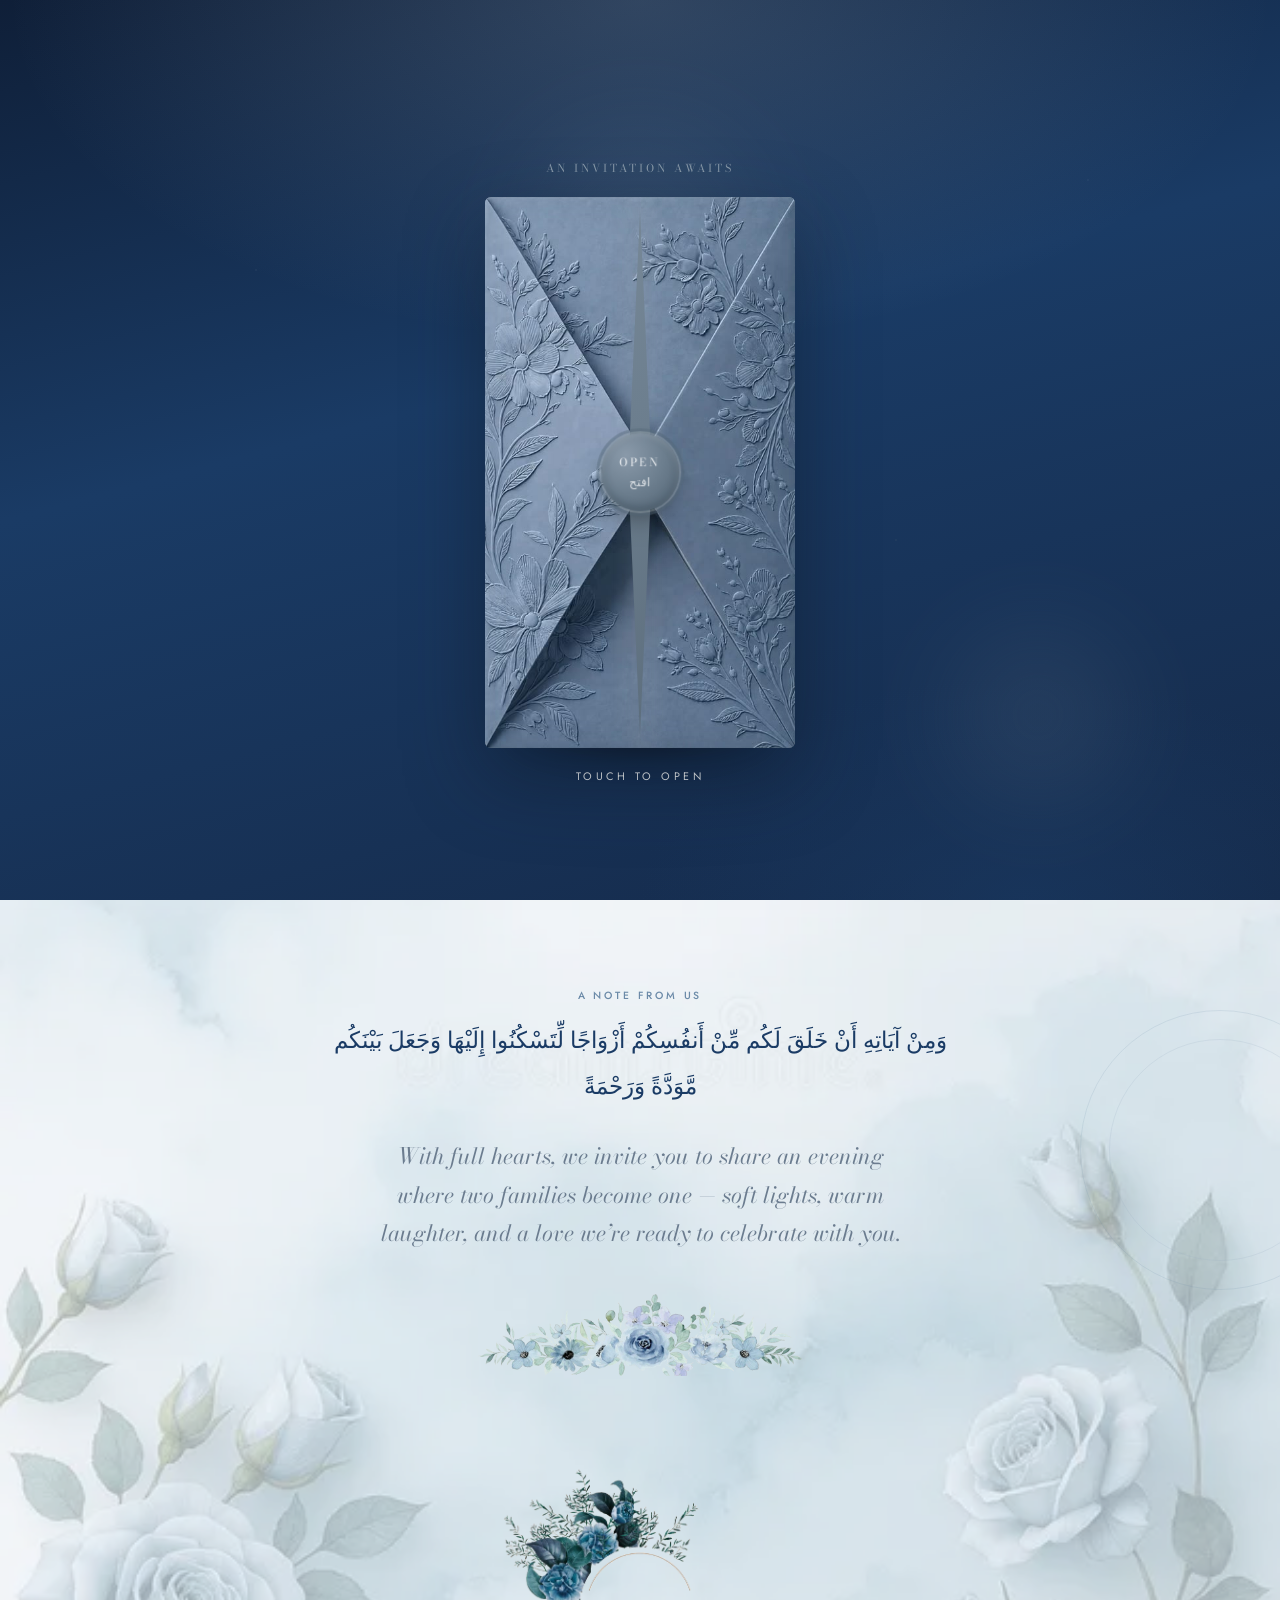
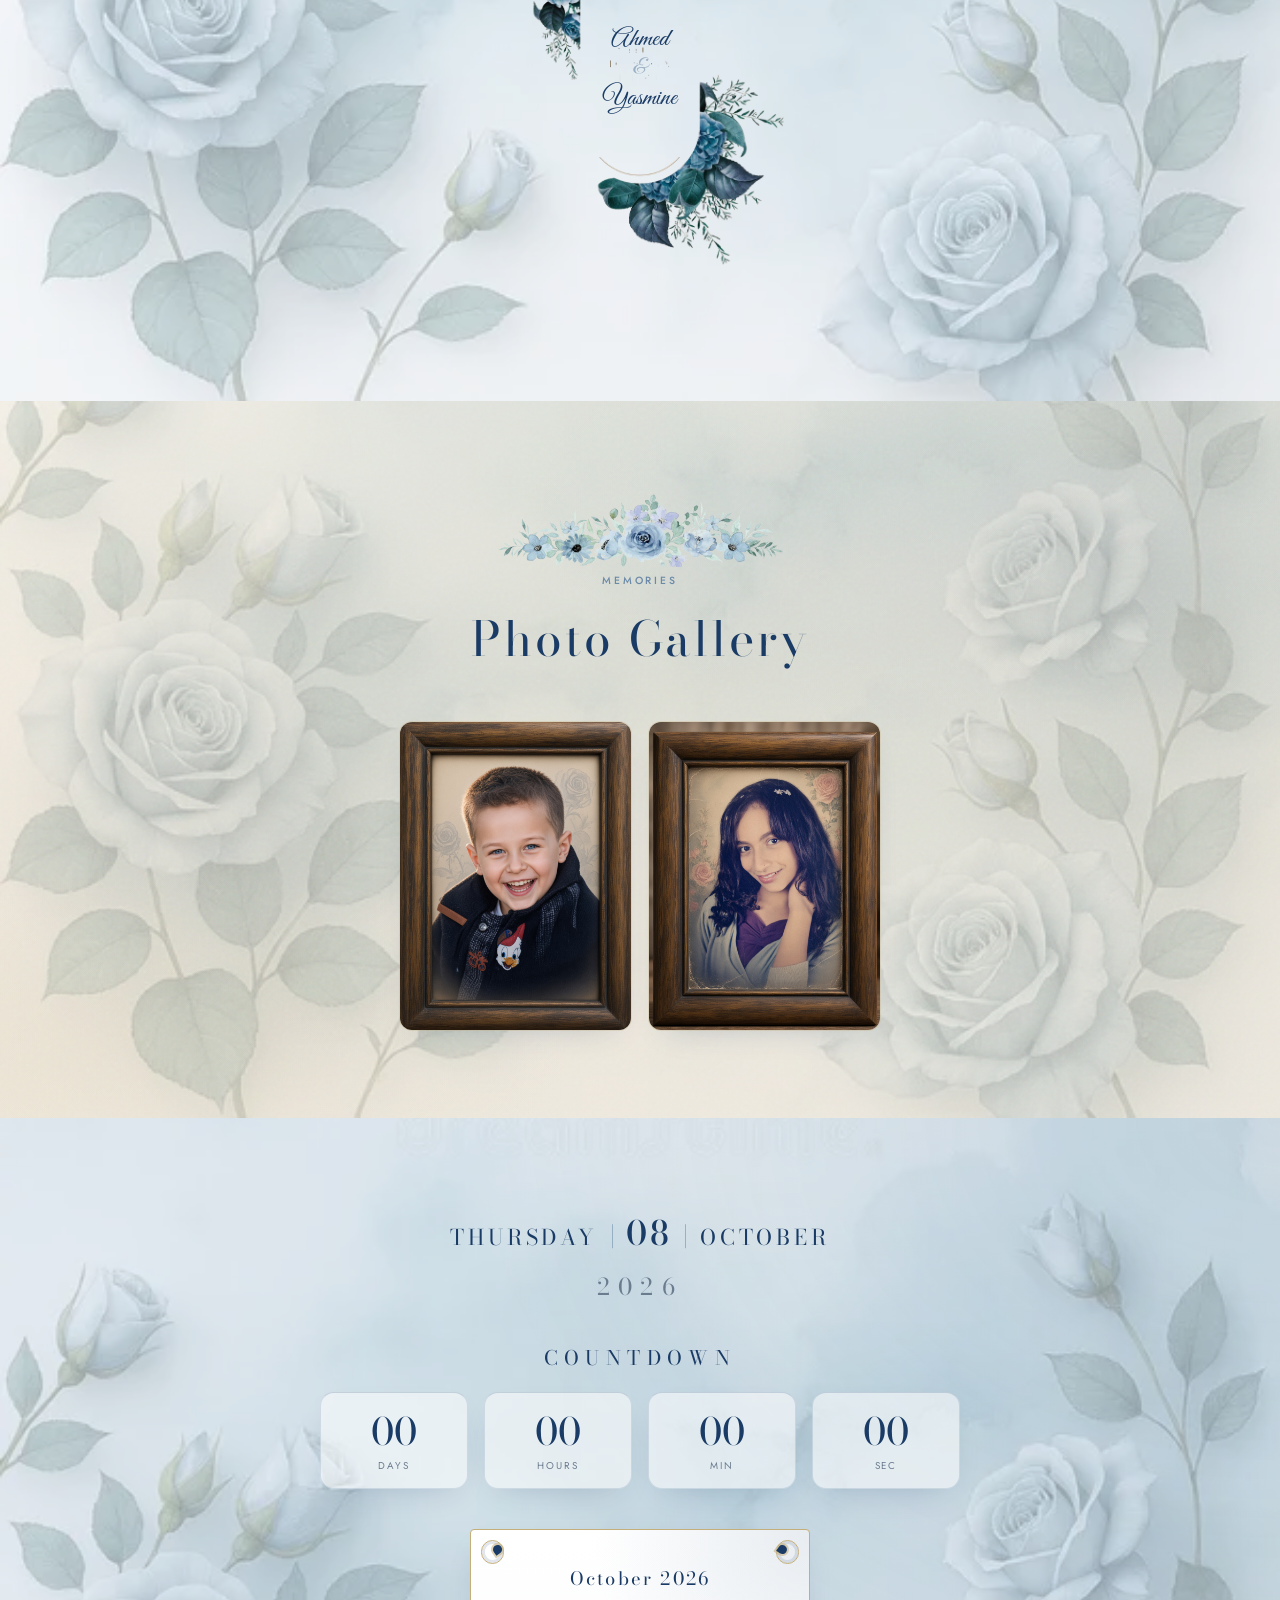
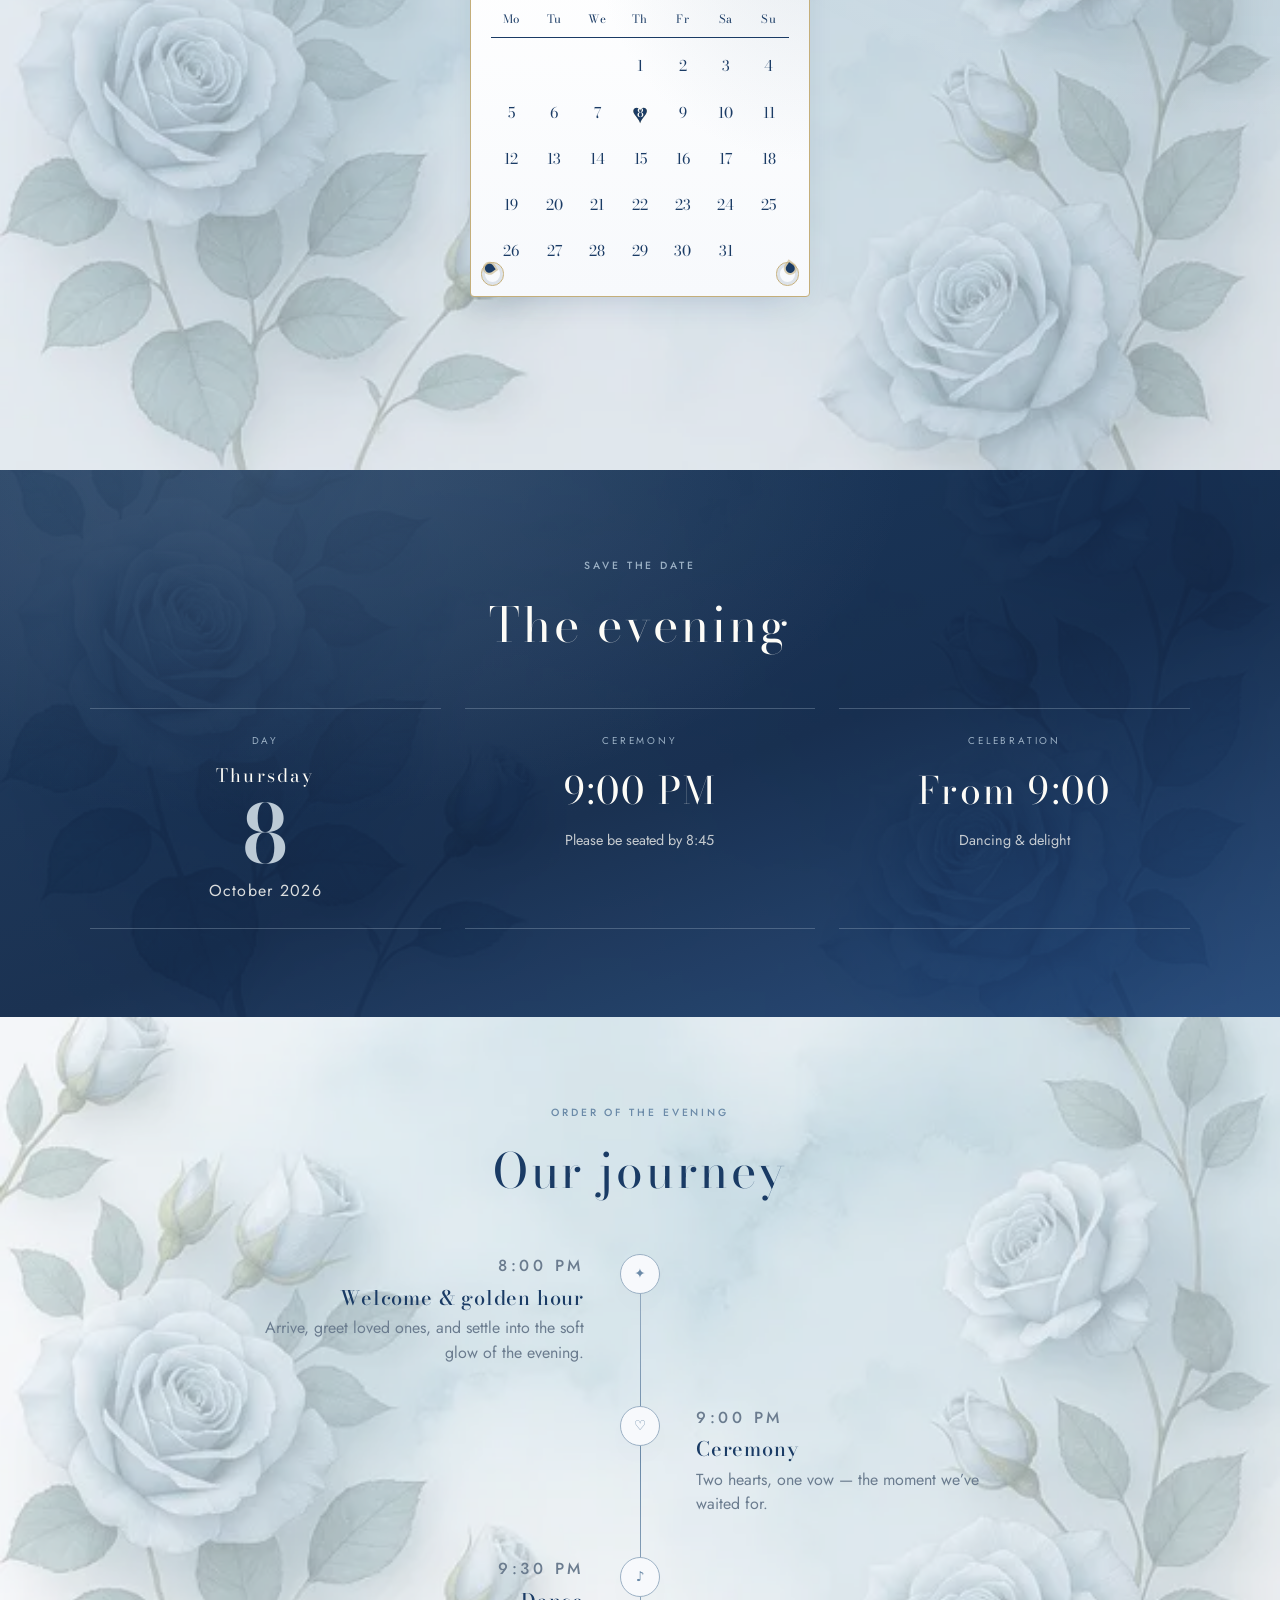
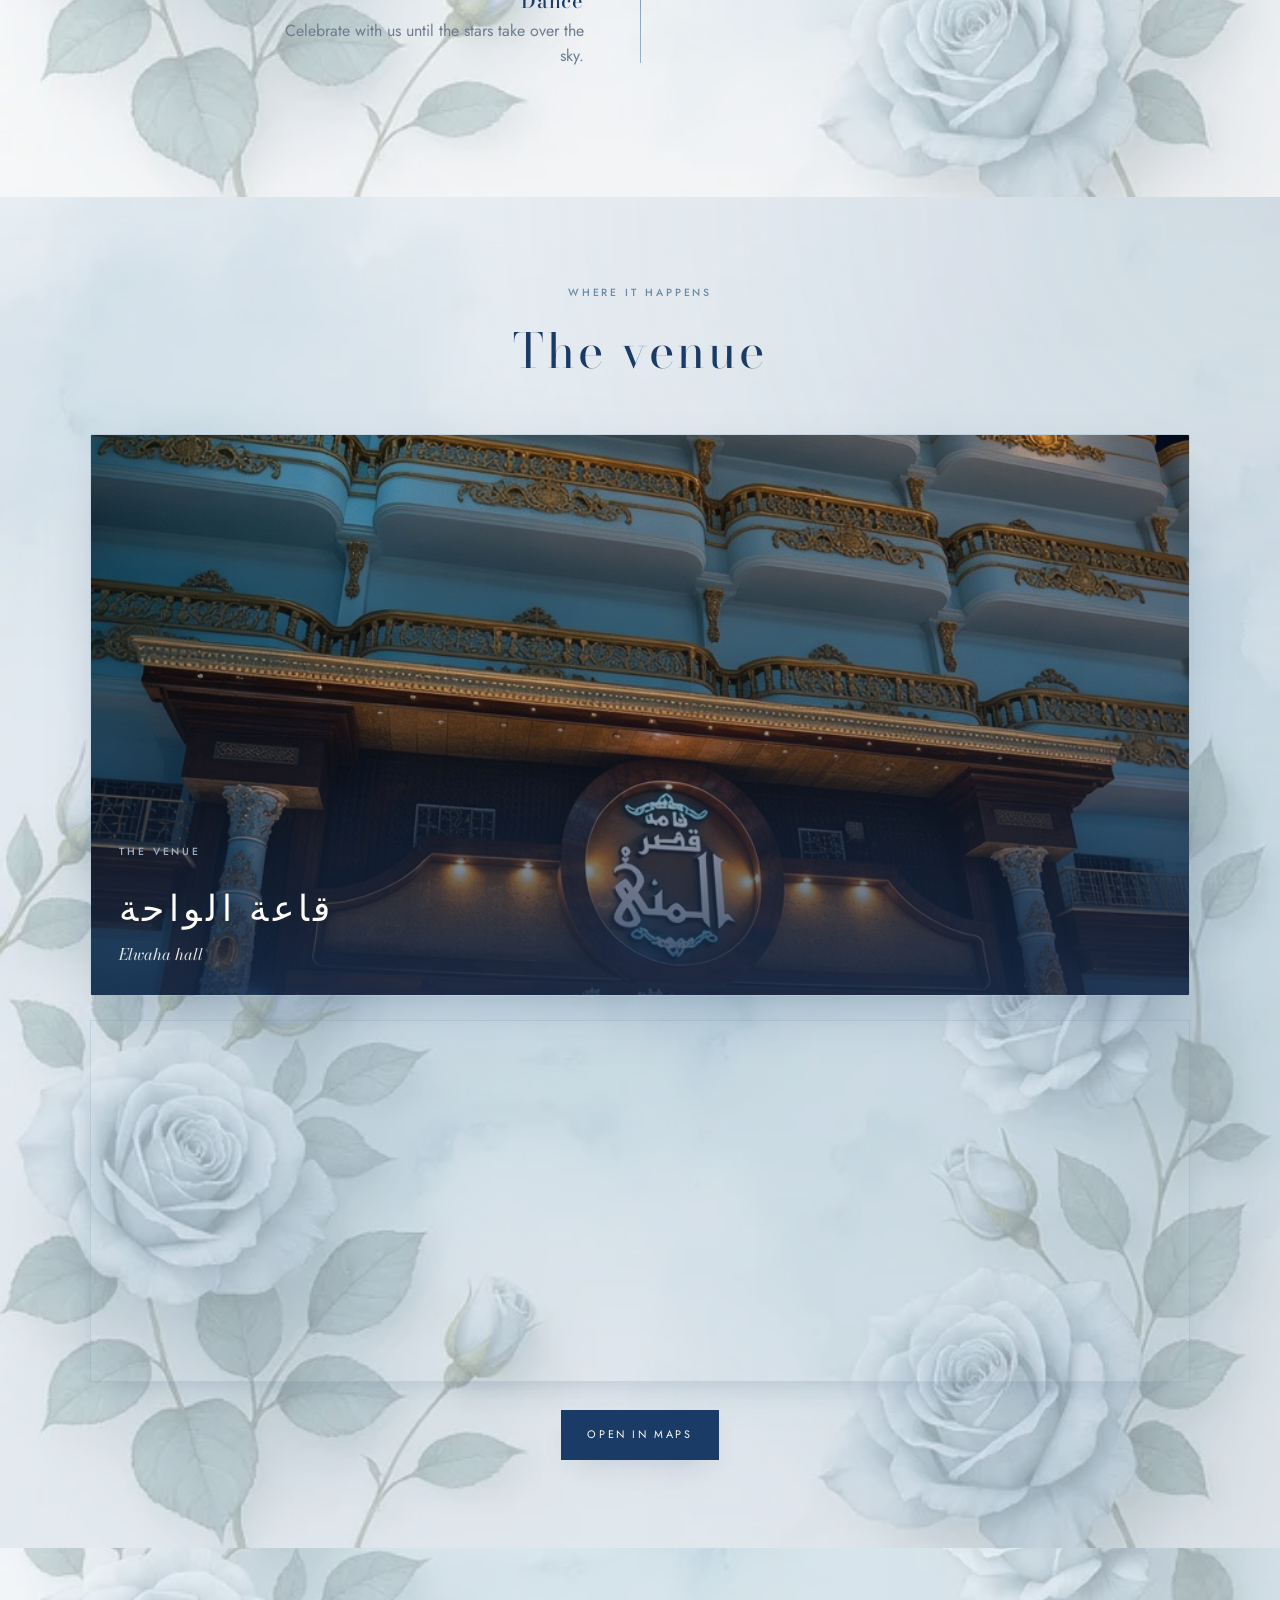
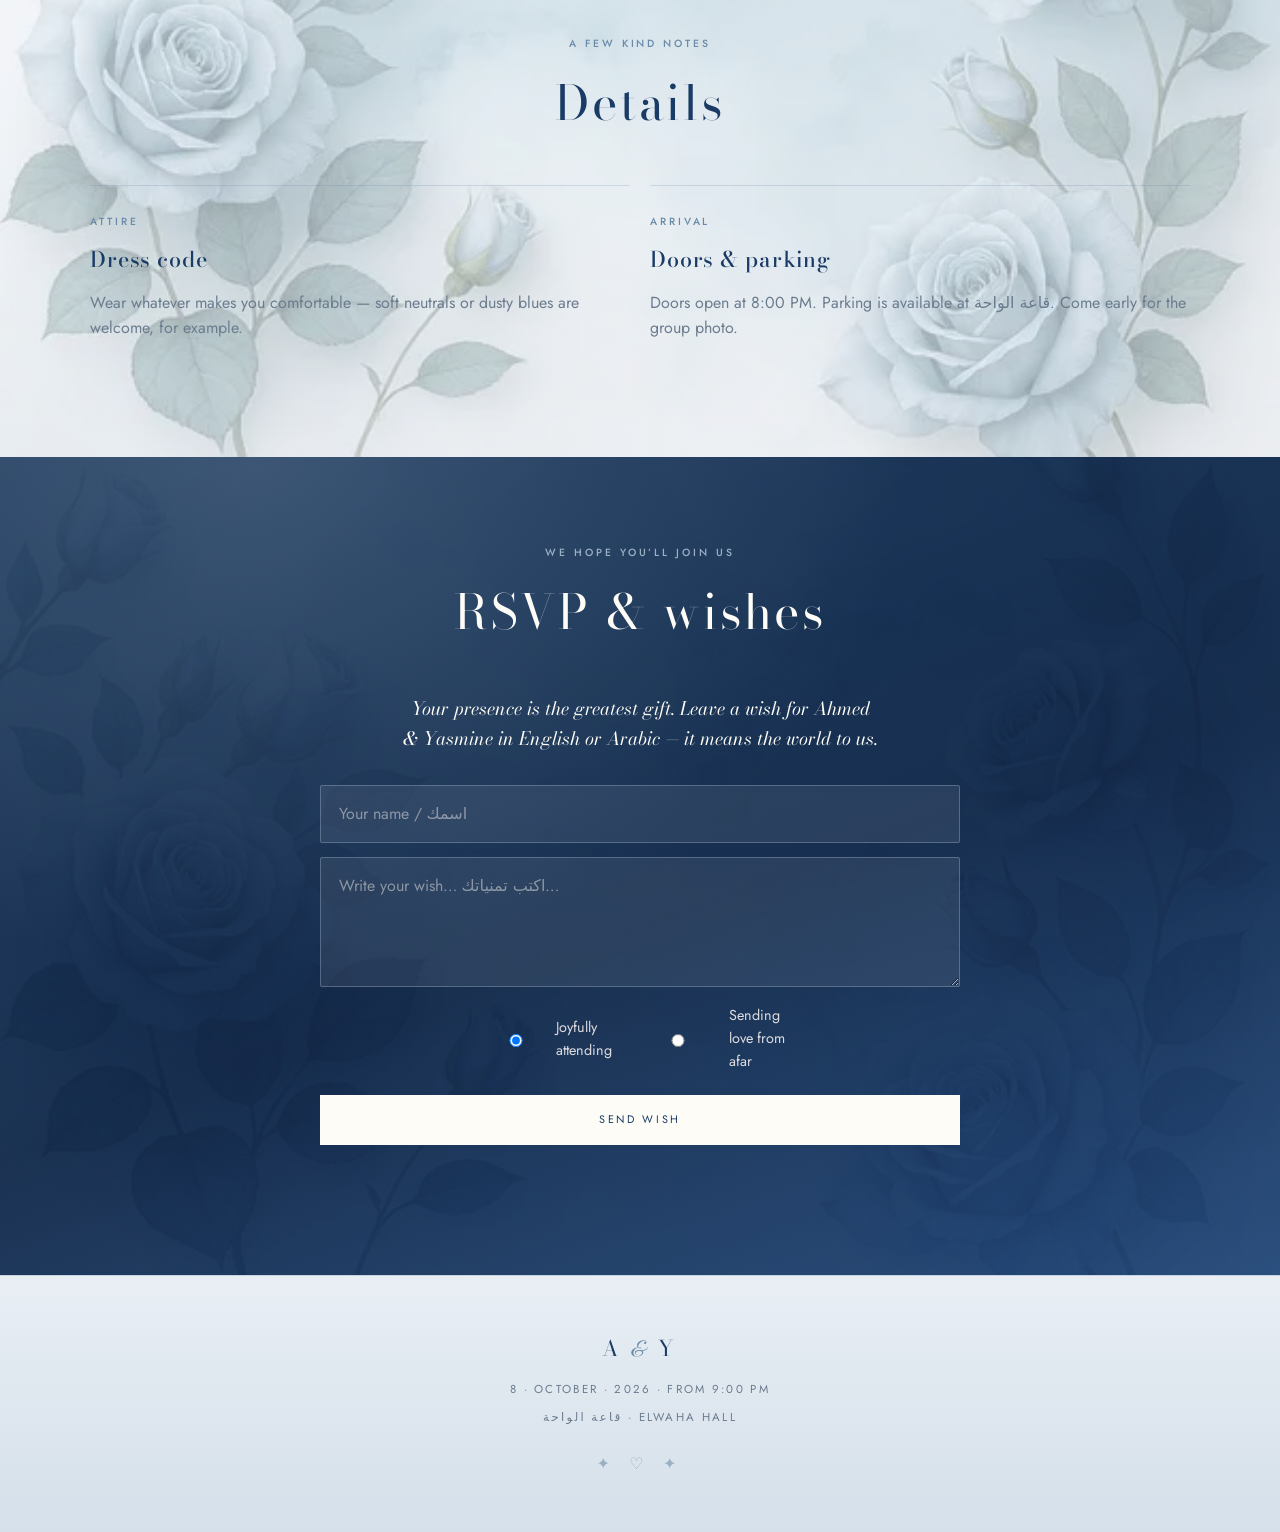
==== commit 093079c1: "Put Ahmed before Yasmine across the invitation site. Co-authored-by: Cursor <cursoragent@cursor.com>" ====
--- a/index.html
+++ b/index.html
@@ -1,13 +1,13 @@
-﻿<!DOCTYPE html>
+<!DOCTYPE html>
 <html lang="en">
 <head>
   <meta charset="utf-8" />
   <meta name="viewport" content="width=device-width, initial-scale=1" />
   <meta name="theme-color" content="#1A3B65" />
-  <title>Yasmine &amp; Ahmed · Wedding Invitation</title>
-  <meta name="description" content="You're invited to celebrate the wedding of Yasmine & Ahmed — 8 · October · 2026 at قاعة الواحة · Elwaha hall" />
-
-  <meta property="og:title" content="Yasmine & Ahmed · Wedding Invitation" />
+  <title>Ahmed &amp; Yasmine · Wedding Invitation</title>
+  <meta name="description" content="You're invited to celebrate the wedding of Ahmed & Yasmine — 8 · October · 2026 at قاعة الواحة · Elwaha hall" />
+
+  <meta property="og:title" content="Ahmed & Yasmine · Wedding Invitation" />
   <meta property="og:description" content="Join us Thursday, 8 October 2026 at قاعة الواحة · Elwaha hall" />
   <meta property="og:type" content="website" />
   <meta property="og:image" content="image/1.jpg" />
@@ -42,9 +42,9 @@
               <div class="gate__frame-wrap">
                 <img class="invite-frame" src="image/frame-names.png" alt="" />
                 <p class="gate__names">
+                  <span class="gate__name">Ahmed</span>
+                  <span class="gate__amp">&amp;</span>
                   <span class="gate__name">Yasmine</span>
-                  <span class="gate__amp">&amp;</span>
-                  <span class="gate__name">Ahmed</span>
                 </p>
               </div>
               <p class="gate__date">8 · October · 2026</p>
@@ -78,7 +78,7 @@
 
   <!-- NAV -->
   <header class="nav" id="nav">
-    <a class="nav__brand" href="#home">Y <span>&amp;</span> A</a>
+    <a class="nav__brand" href="#home">A <span>&amp;</span> Y</a>
     <nav class="nav__links" aria-label="Primary">
       <a href="#story">Story</a>
       <a href="#gallery">Gallery</a>
@@ -115,9 +115,9 @@
       <div class="hero__copy">
         <p class="hero__kicker reveal" style="--d:.2s">Together with their families</p>
         <h1 class="hero__title reveal" style="--d:.45s">
+          <span class="hero__name">Ahmed</span>
+          <span class="hero__amp">&amp;</span>
           <span class="hero__name">Yasmine</span>
-          <span class="hero__amp">&amp;</span>
-          <span class="hero__name">Ahmed</span>
         </h1>
         <p class="hero__line reveal" style="--d:.75s">are getting married</p>
         <p class="hero__date reveal" style="--d:1s">8 · October · 2026</p>
@@ -152,9 +152,9 @@
           <div class="names-frame">
             <img class="invite-frame" src="image/frame-names.png" alt="" />
             <div class="names-frame__text">
+              <span class="script">Ahmed</span>
+              <span class="amp-script">&amp;</span>
               <span class="script">Yasmine</span>
-              <span class="amp-script">&amp;</span>
-              <span class="script">Ahmed</span>
             </div>
           </div>
         </div>
@@ -244,7 +244,7 @@
         <div class="center inview" style="margin-top: 2.25rem;">
           <a
             class="btn btn--solid"
-            href="https://calendar.google.com/event?action=TEMPLATE&text=Yasmine+%26+Ahmed+Wedding&dates=20261008T190000Z/20261008T220000Z&details=Yasmine+%26+Ahmed+Wedding+Celebration&location=%D9%82%D8%A7%D8%B9%D8%A9+%D8%A7%D9%84%D9%88%D8%A7%D8%AD%D8%A9+Elwaha+hall"
+            href="https://calendar.google.com/event?action=TEMPLATE&text=Ahmed+%26+Yasmine+Wedding&dates=20261008T190000Z/20261008T220000Z&details=Ahmed+%26+Yasmine+Wedding+Celebration&location=%D9%82%D8%A7%D8%B9%D8%A9+%D8%A7%D9%84%D9%88%D8%A7%D8%AD%D8%A9+Elwaha+hall"
             target="_blank"
             rel="noreferrer"
           >Add to Calendar</a>
@@ -381,7 +381,7 @@
           <h2 class="h2 light">RSVP &amp; wishes</h2>
         </div>
         <p class="rsvp-lead inview">
-          Your presence is the greatest gift. Leave a wish for Yasmine &amp; Ahmed
+          Your presence is the greatest gift. Leave a wish for Ahmed &amp; Yasmine
           in English or Arabic — it means the world to us.
         </p>
         <form class="wish inview" id="wishForm">
@@ -402,7 +402,7 @@
   </main>
 
   <footer class="footer">
-    <p class="footer__mono">Y <span>&amp;</span> A</p>
+    <p class="footer__mono">A <span>&amp;</span> Y</p>
     <p class="footer__date">8 · October · 2026 · From 9:00 PM</p>
     <p class="footer__place">قاعة الواحة · Elwaha hall</p>
     <p class="footer__hearts" aria-hidden="true">✦ ♡ ✦</p>
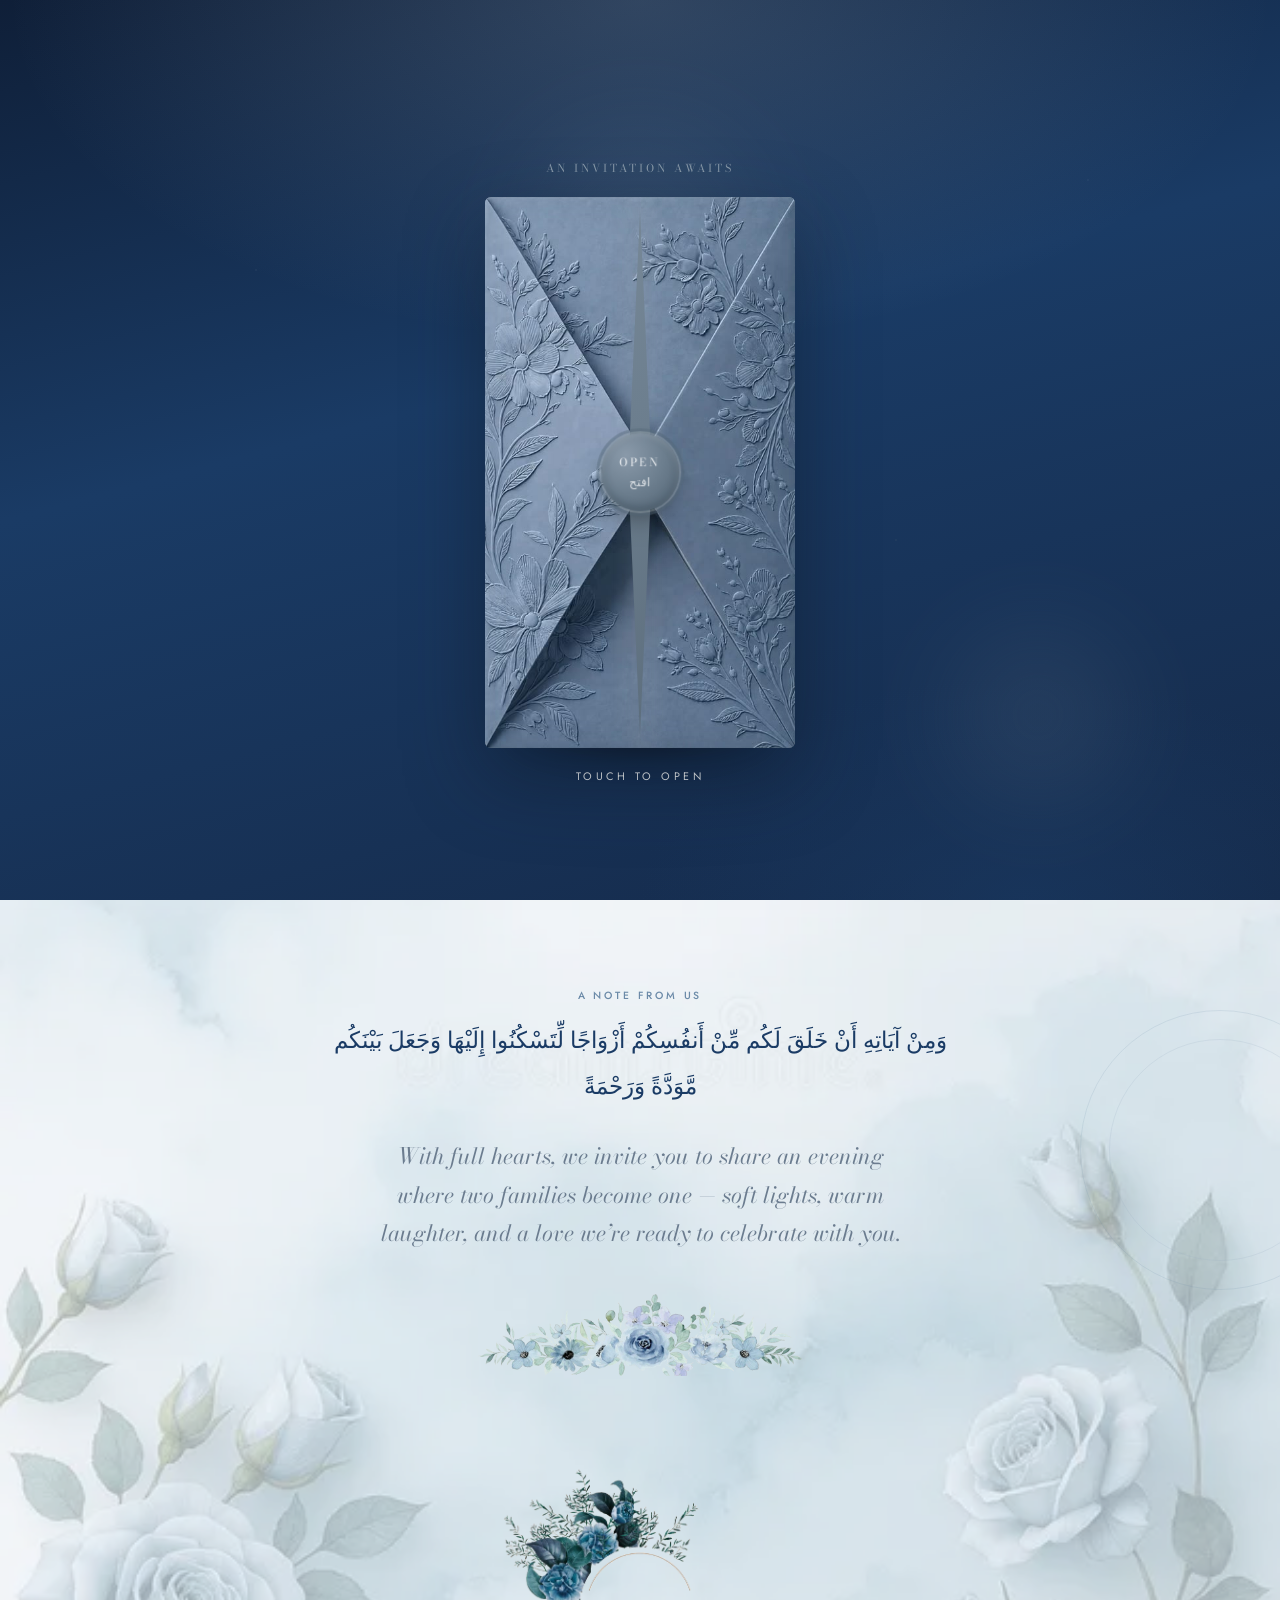
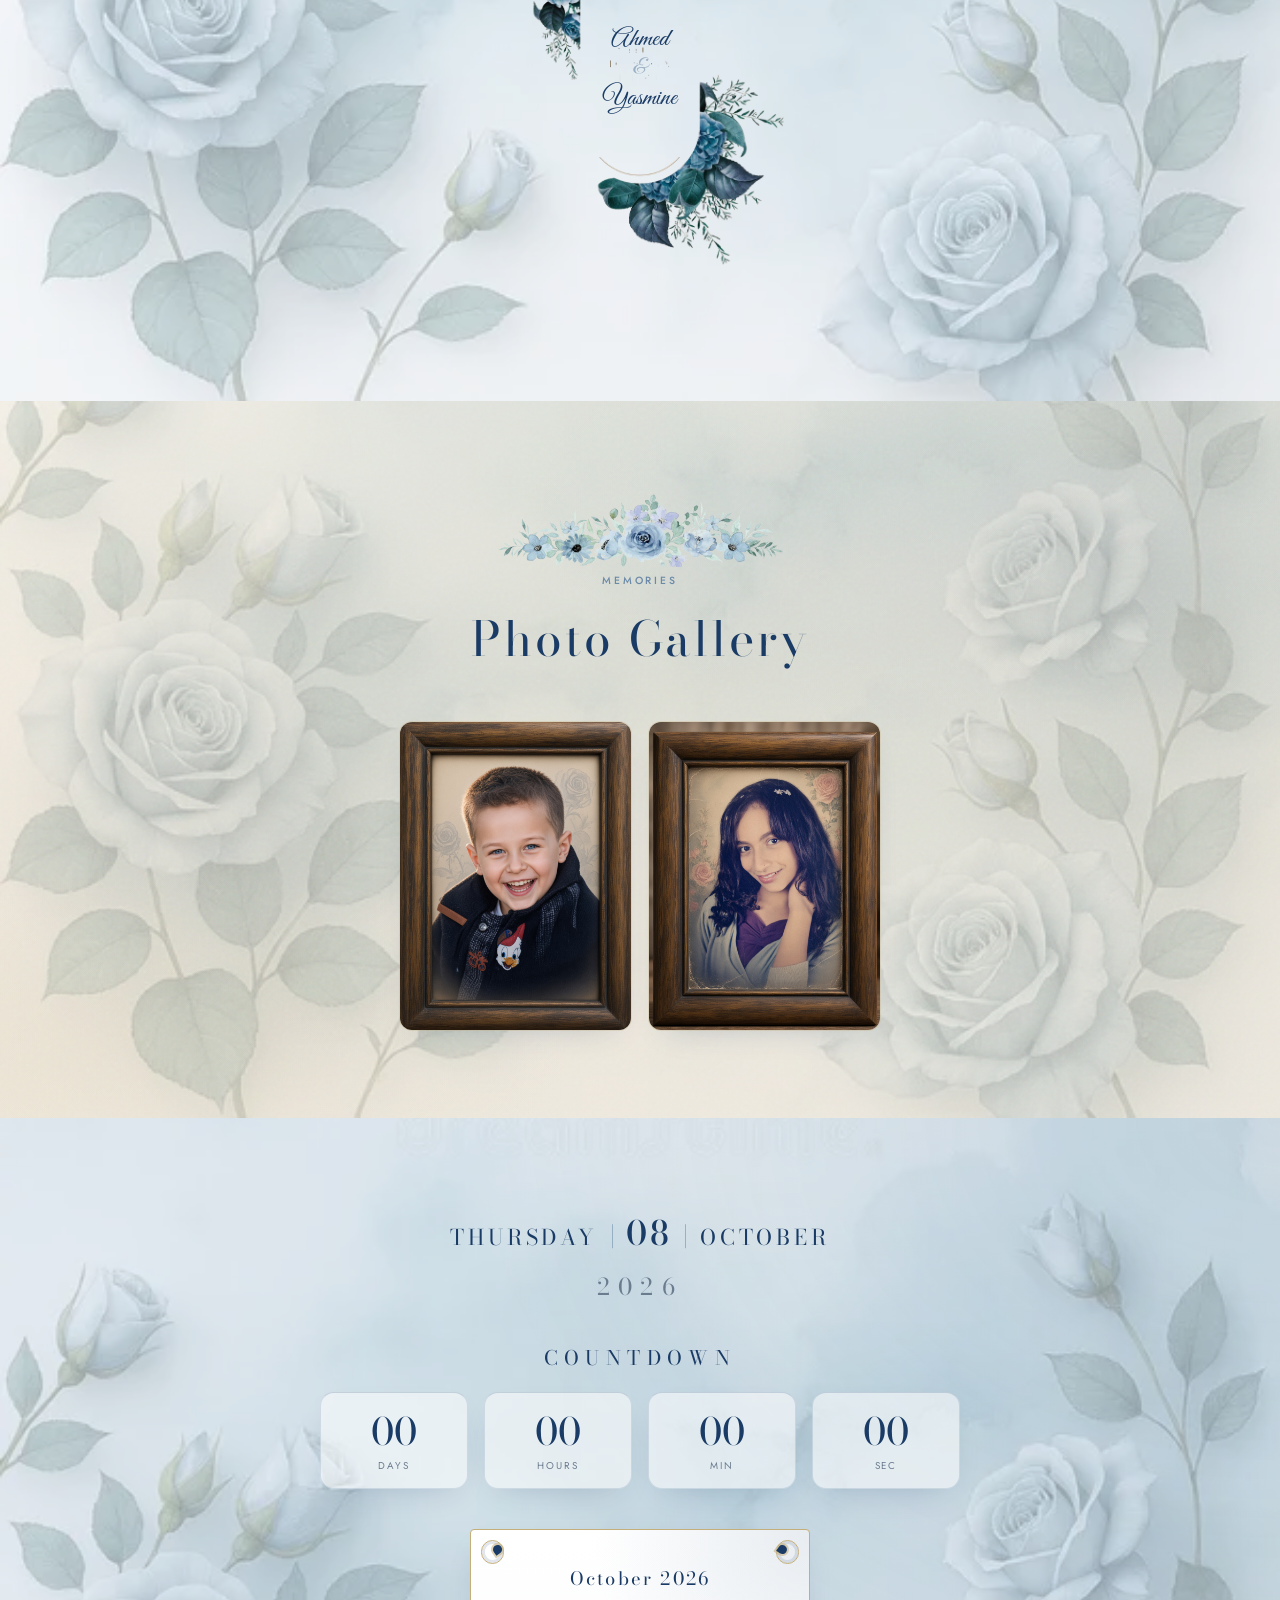
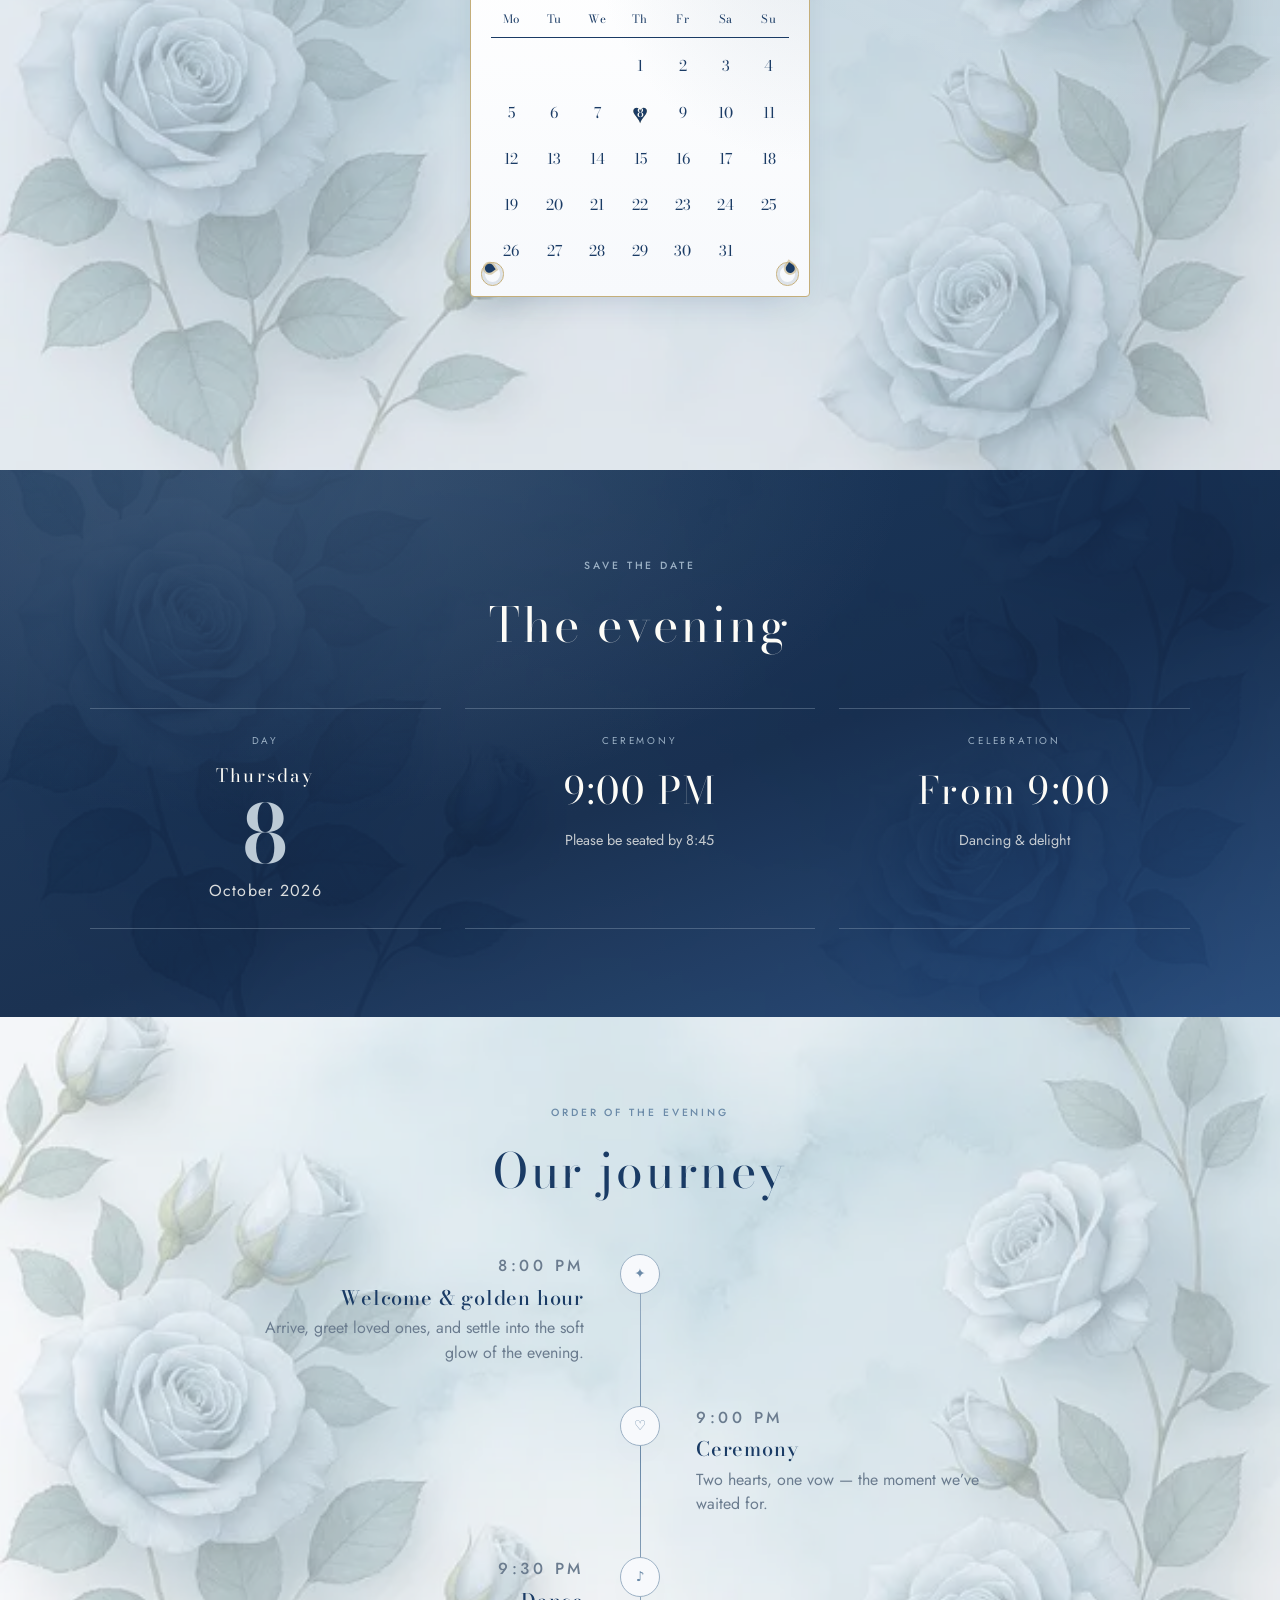
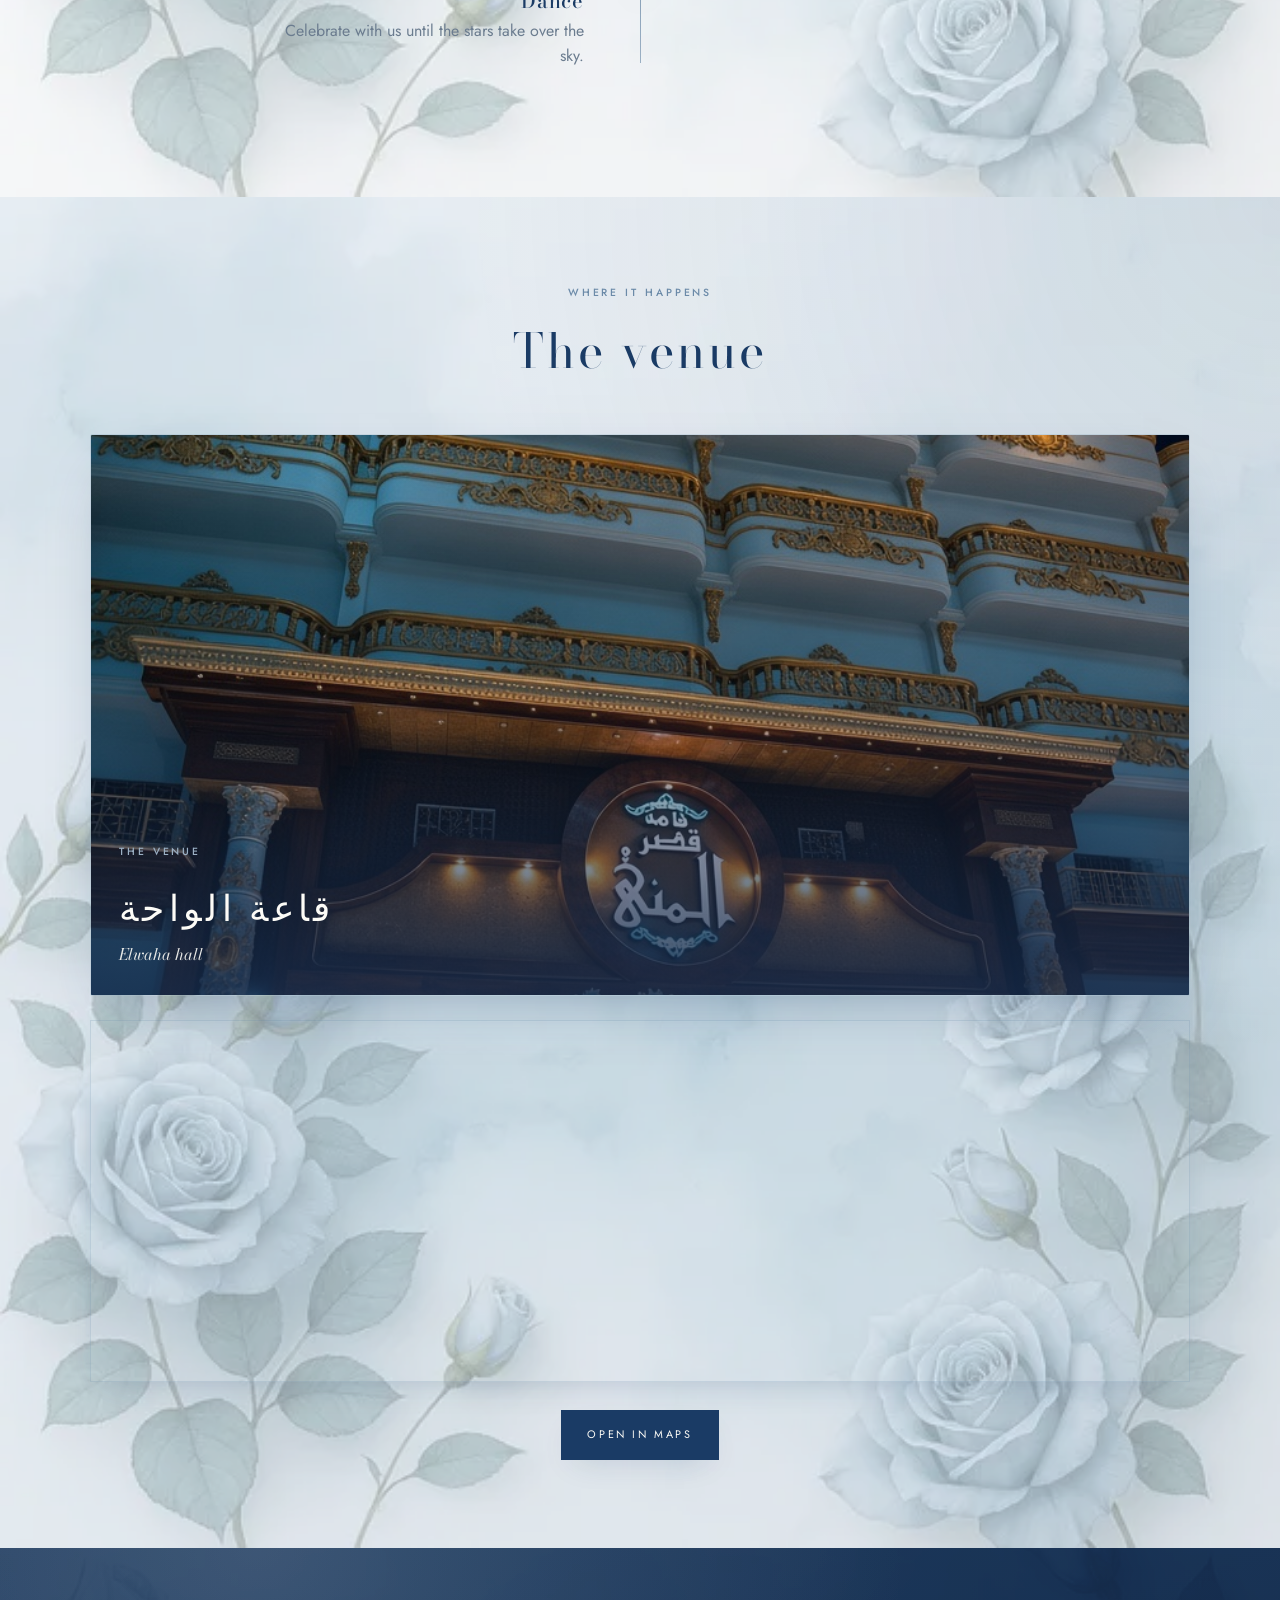
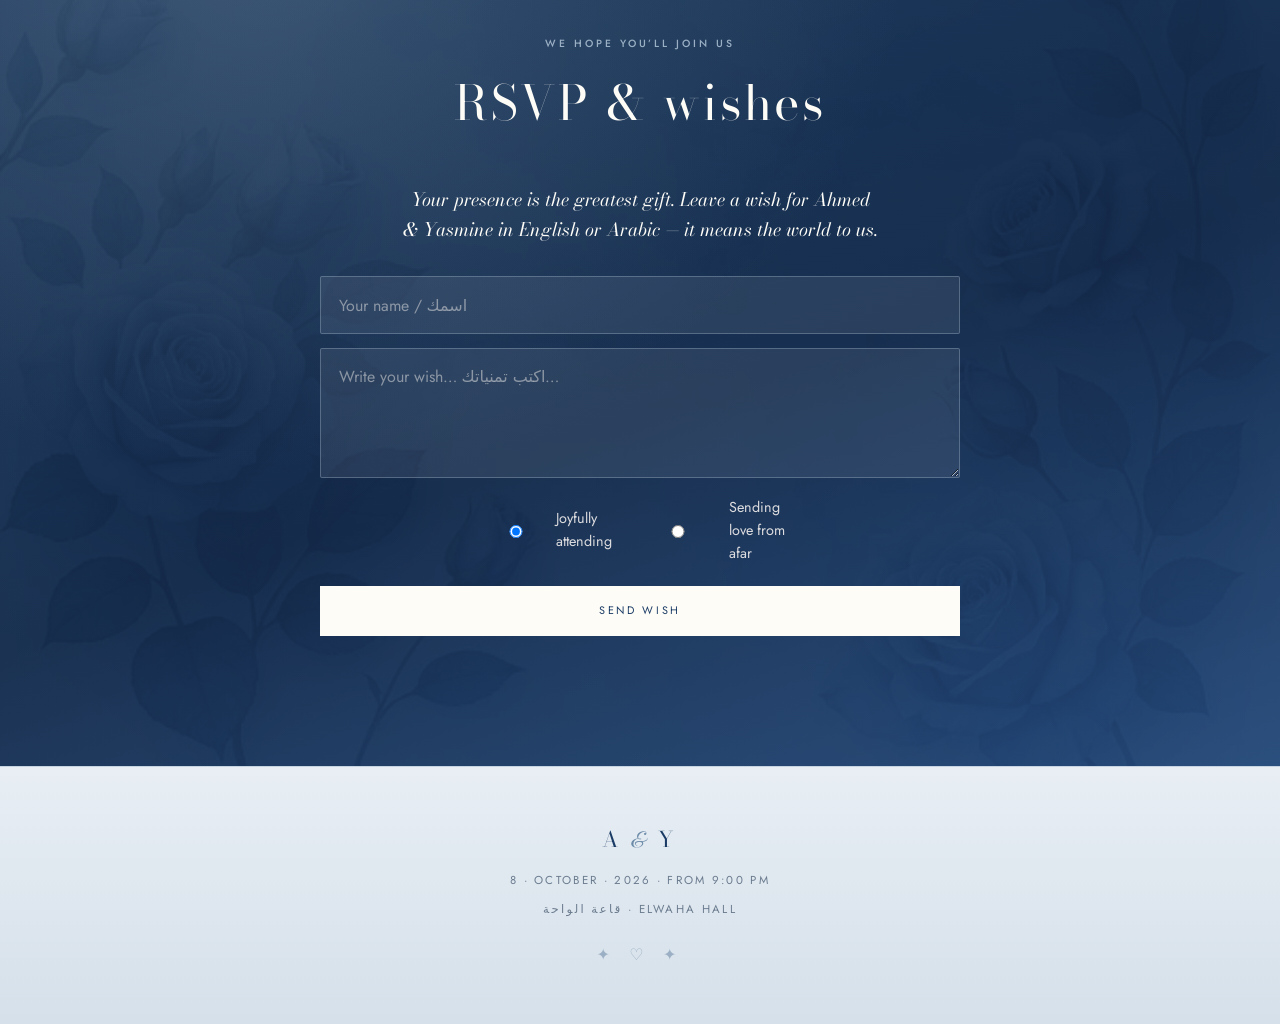
==== commit 3cc34a0e: "Comment out notes section in index.html Commented out the 'notes' section in index.html." ====
--- a/index.html
+++ b/index.html
@@ -352,7 +352,7 @@
     </section>
 
     <!-- NOTES -->
-    <section class="section section--pearl" id="notes">
+    <!-- <section class="section section--pearl" id="notes">
       <div class="container">
         <div class="section-head inview">
           <p class="eyebrow rose">A few kind notes</p>
@@ -371,7 +371,7 @@
           </div>
         </div>
       </div>
-    </section>
+    </section> -->
 
     <!-- RSVP -->
     <section class="section section--deep" id="rsvp">
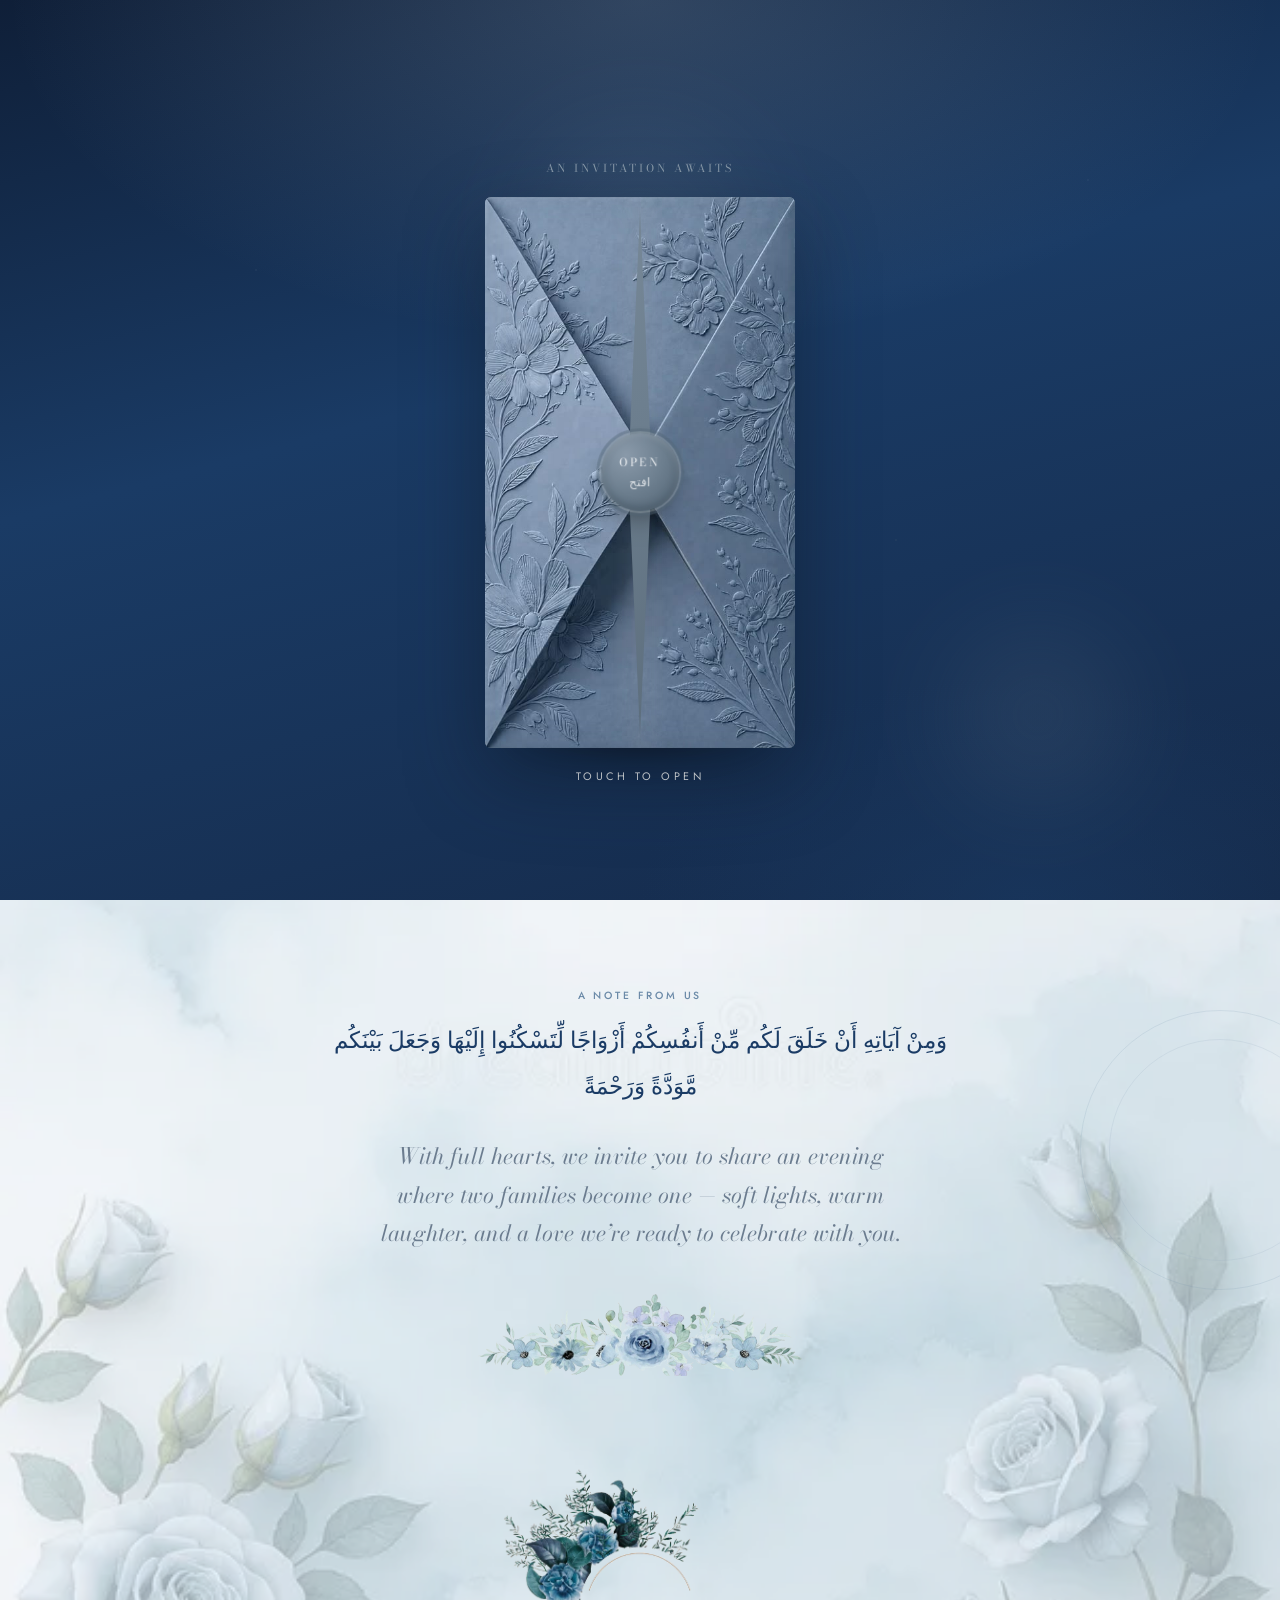
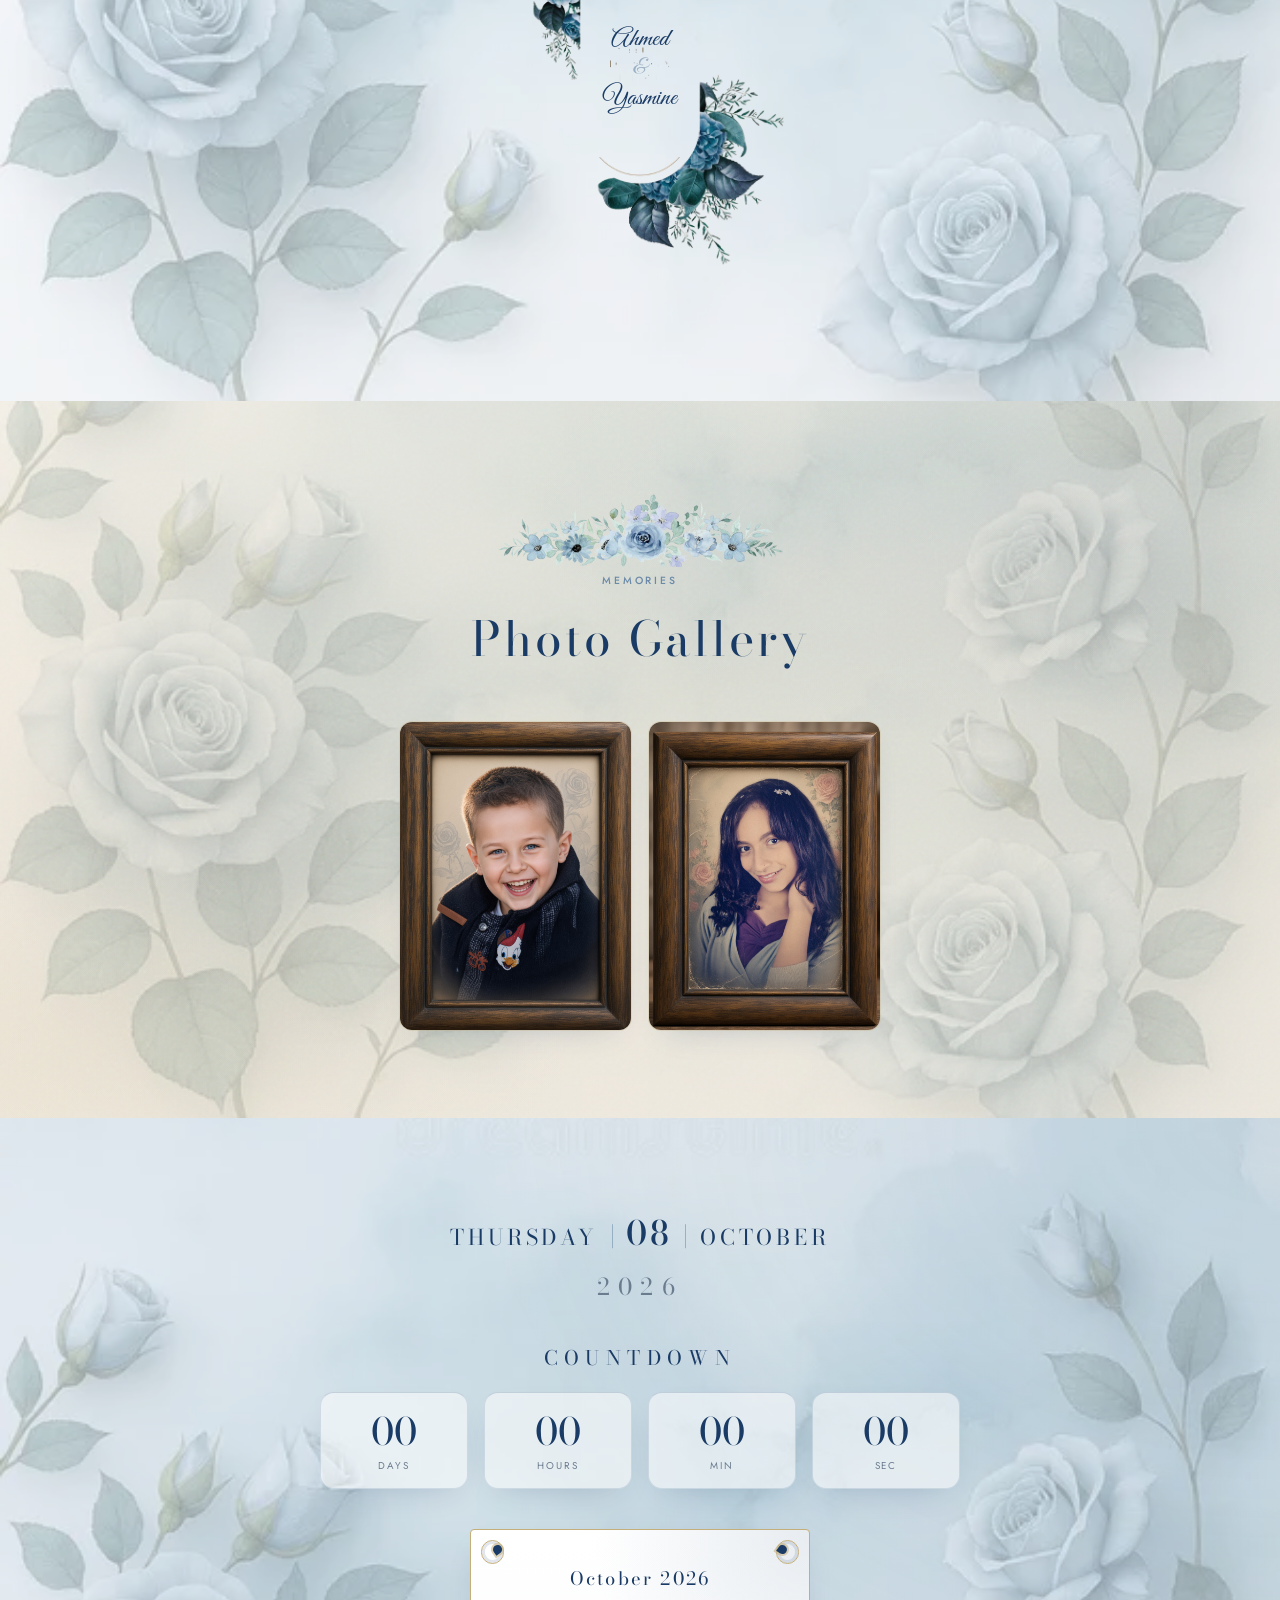
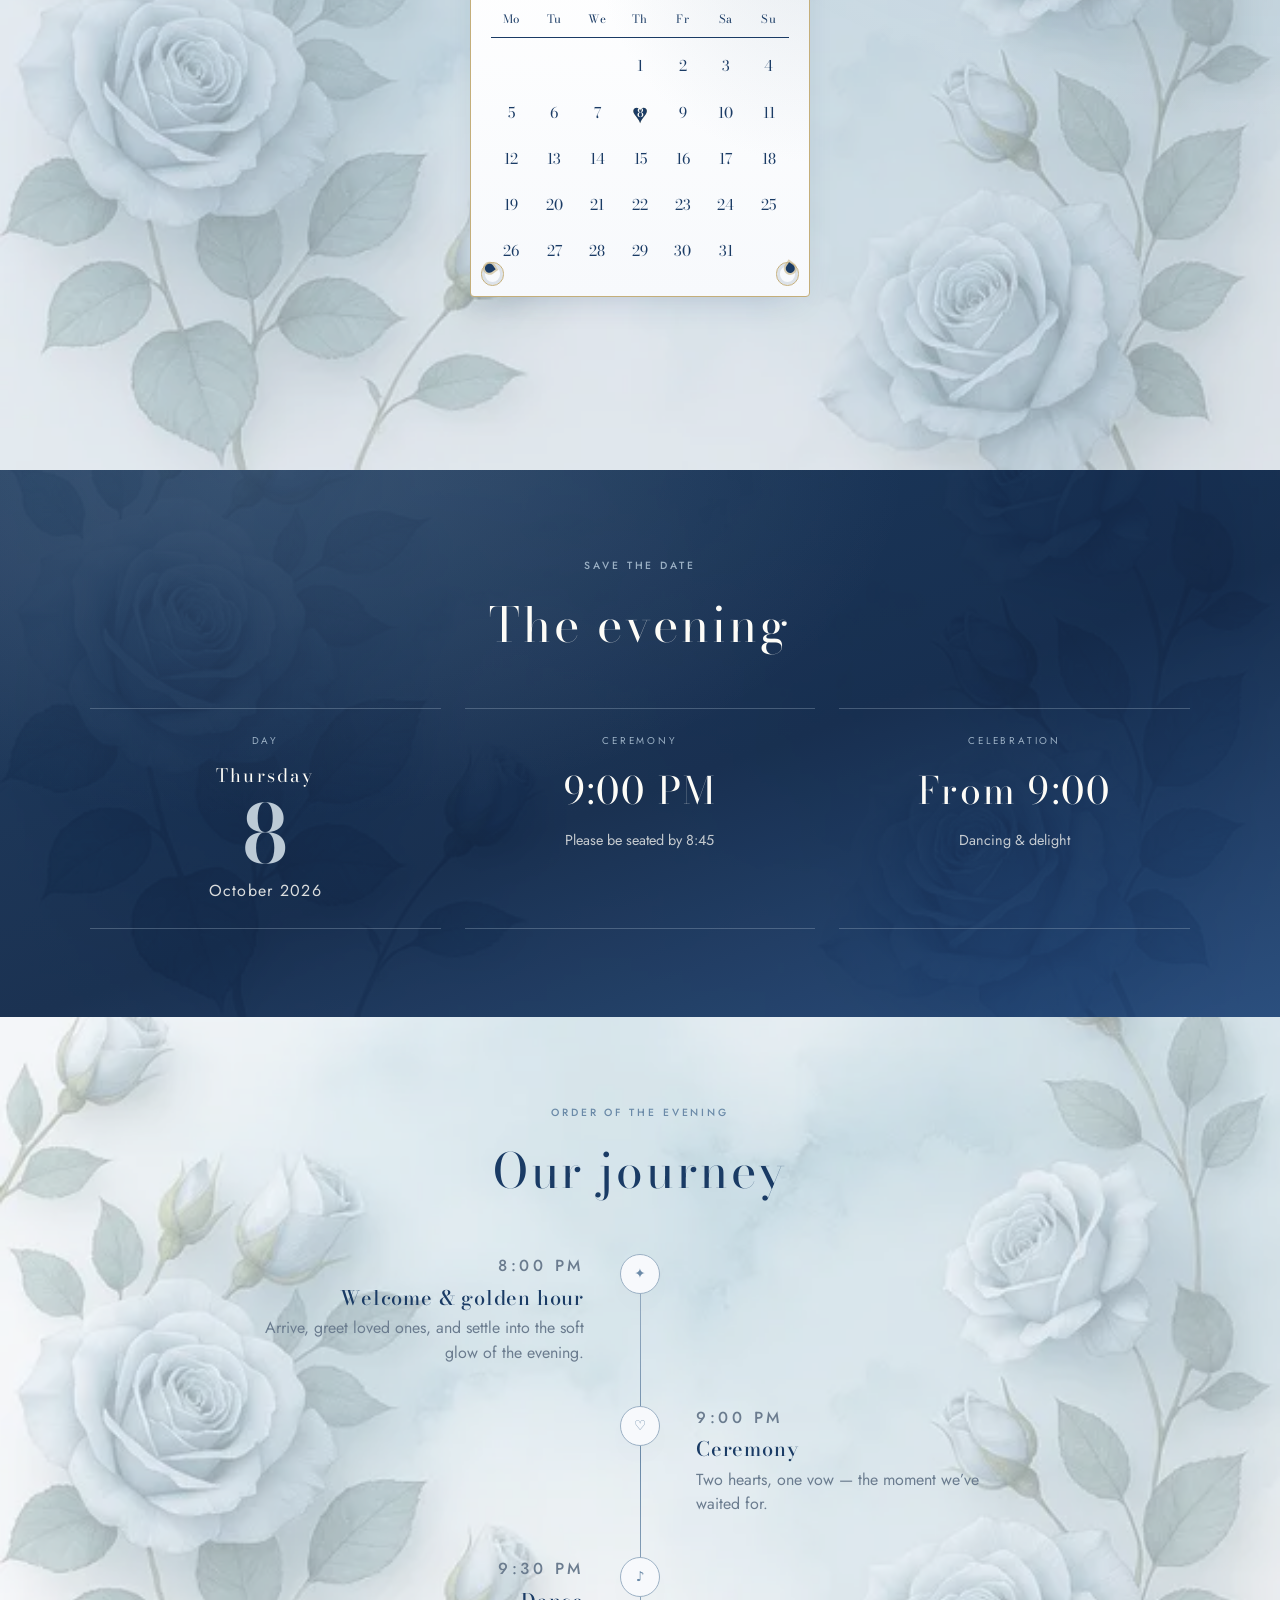
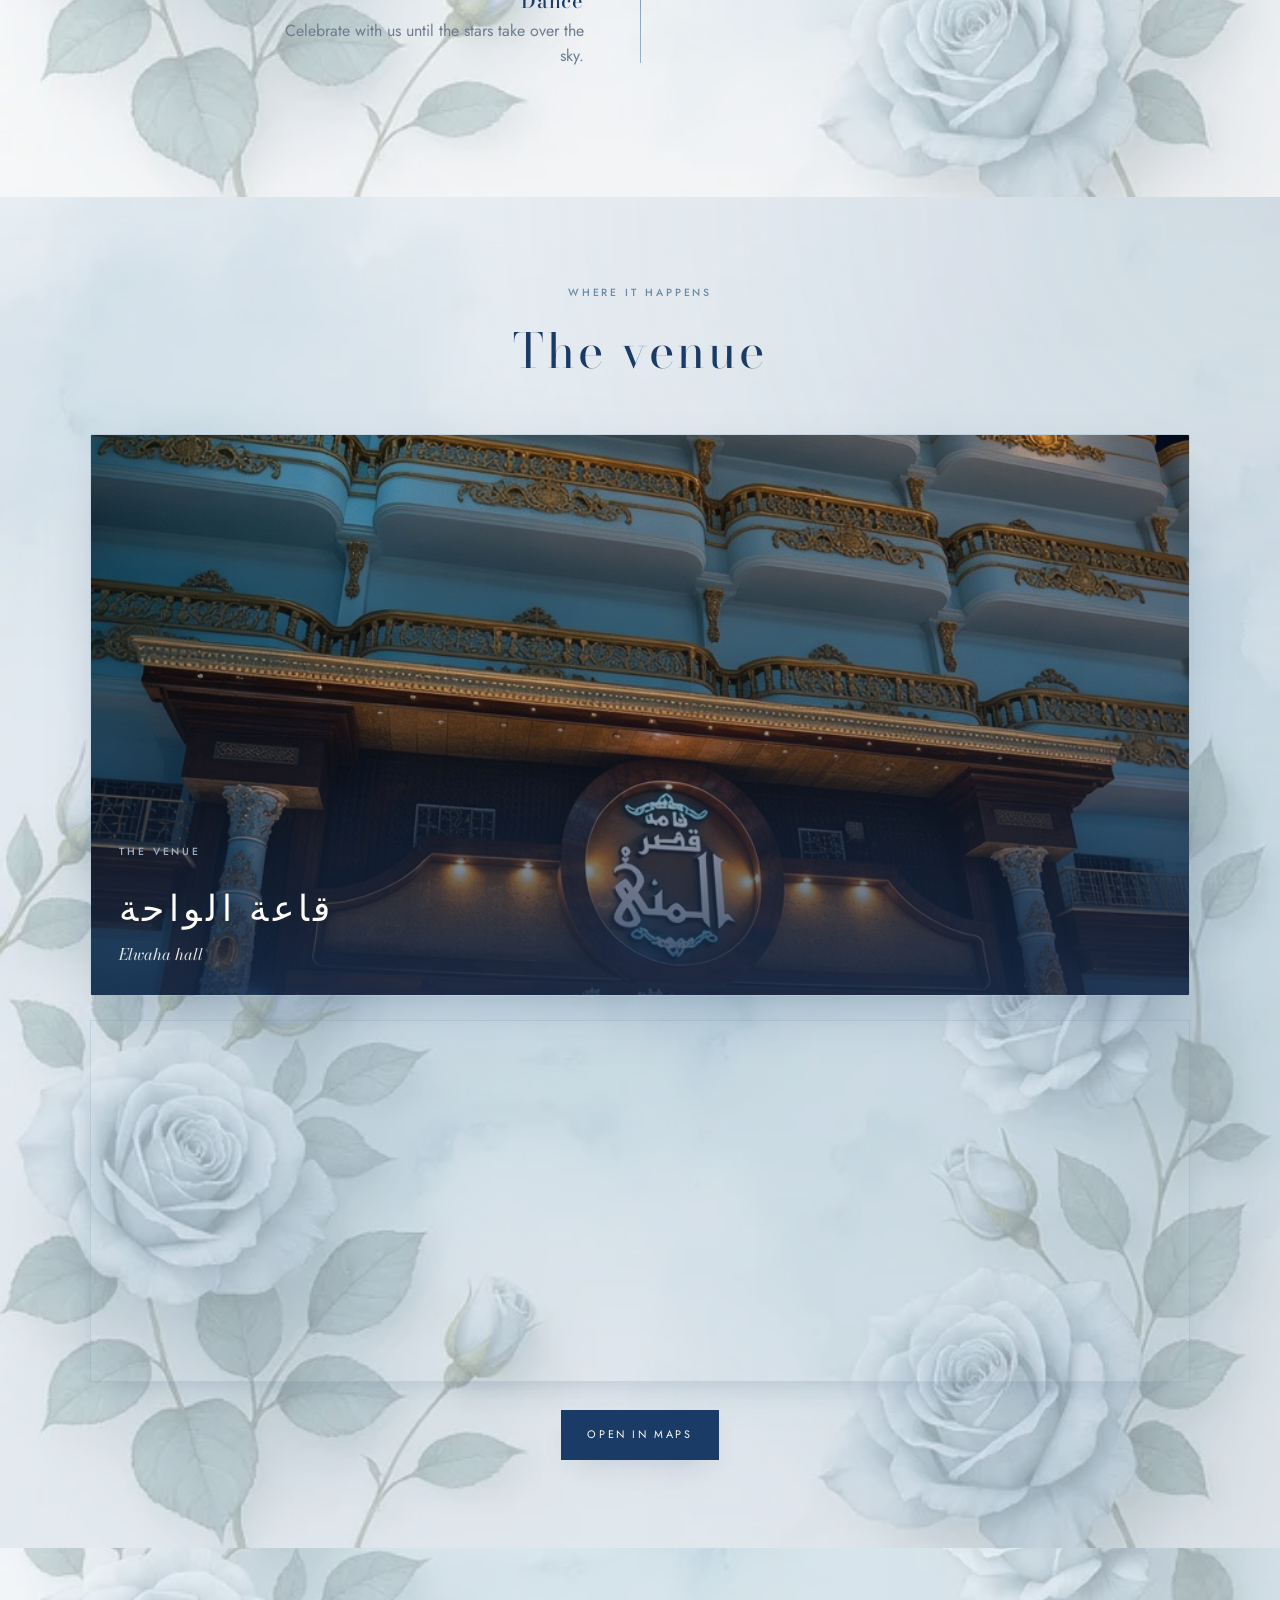
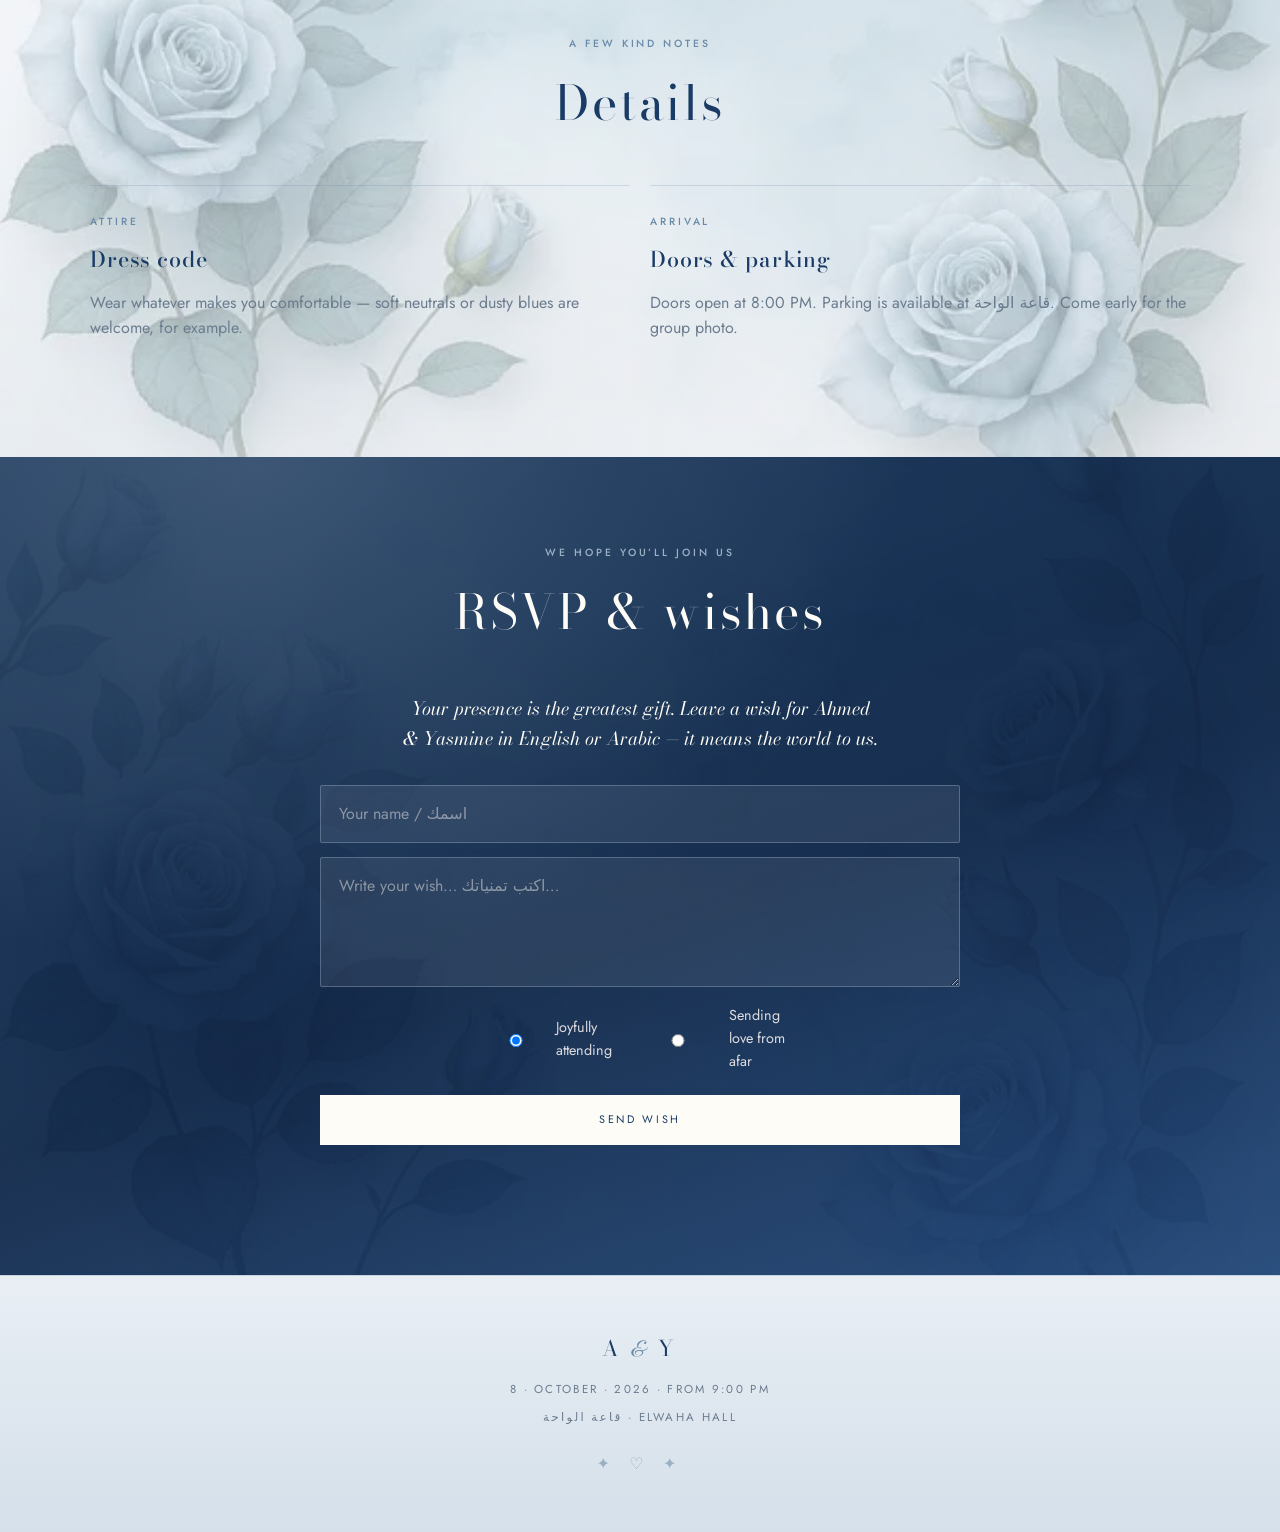
==== commit 6d074cbf: "Update index.html" ====
--- a/index.html
+++ b/index.html
@@ -352,7 +352,7 @@
     </section>
 
     <!-- NOTES -->
-    <!-- <section class="section section--pearl" id="notes">
+    <section class="section section--pearl" id="notes">
       <div class="container">
         <div class="section-head inview">
           <p class="eyebrow rose">A few kind notes</p>
@@ -371,7 +371,7 @@
           </div>
         </div>
       </div>
-    </section> -->
+    </section>
 
     <!-- RSVP -->
     <section class="section section--deep" id="rsvp">
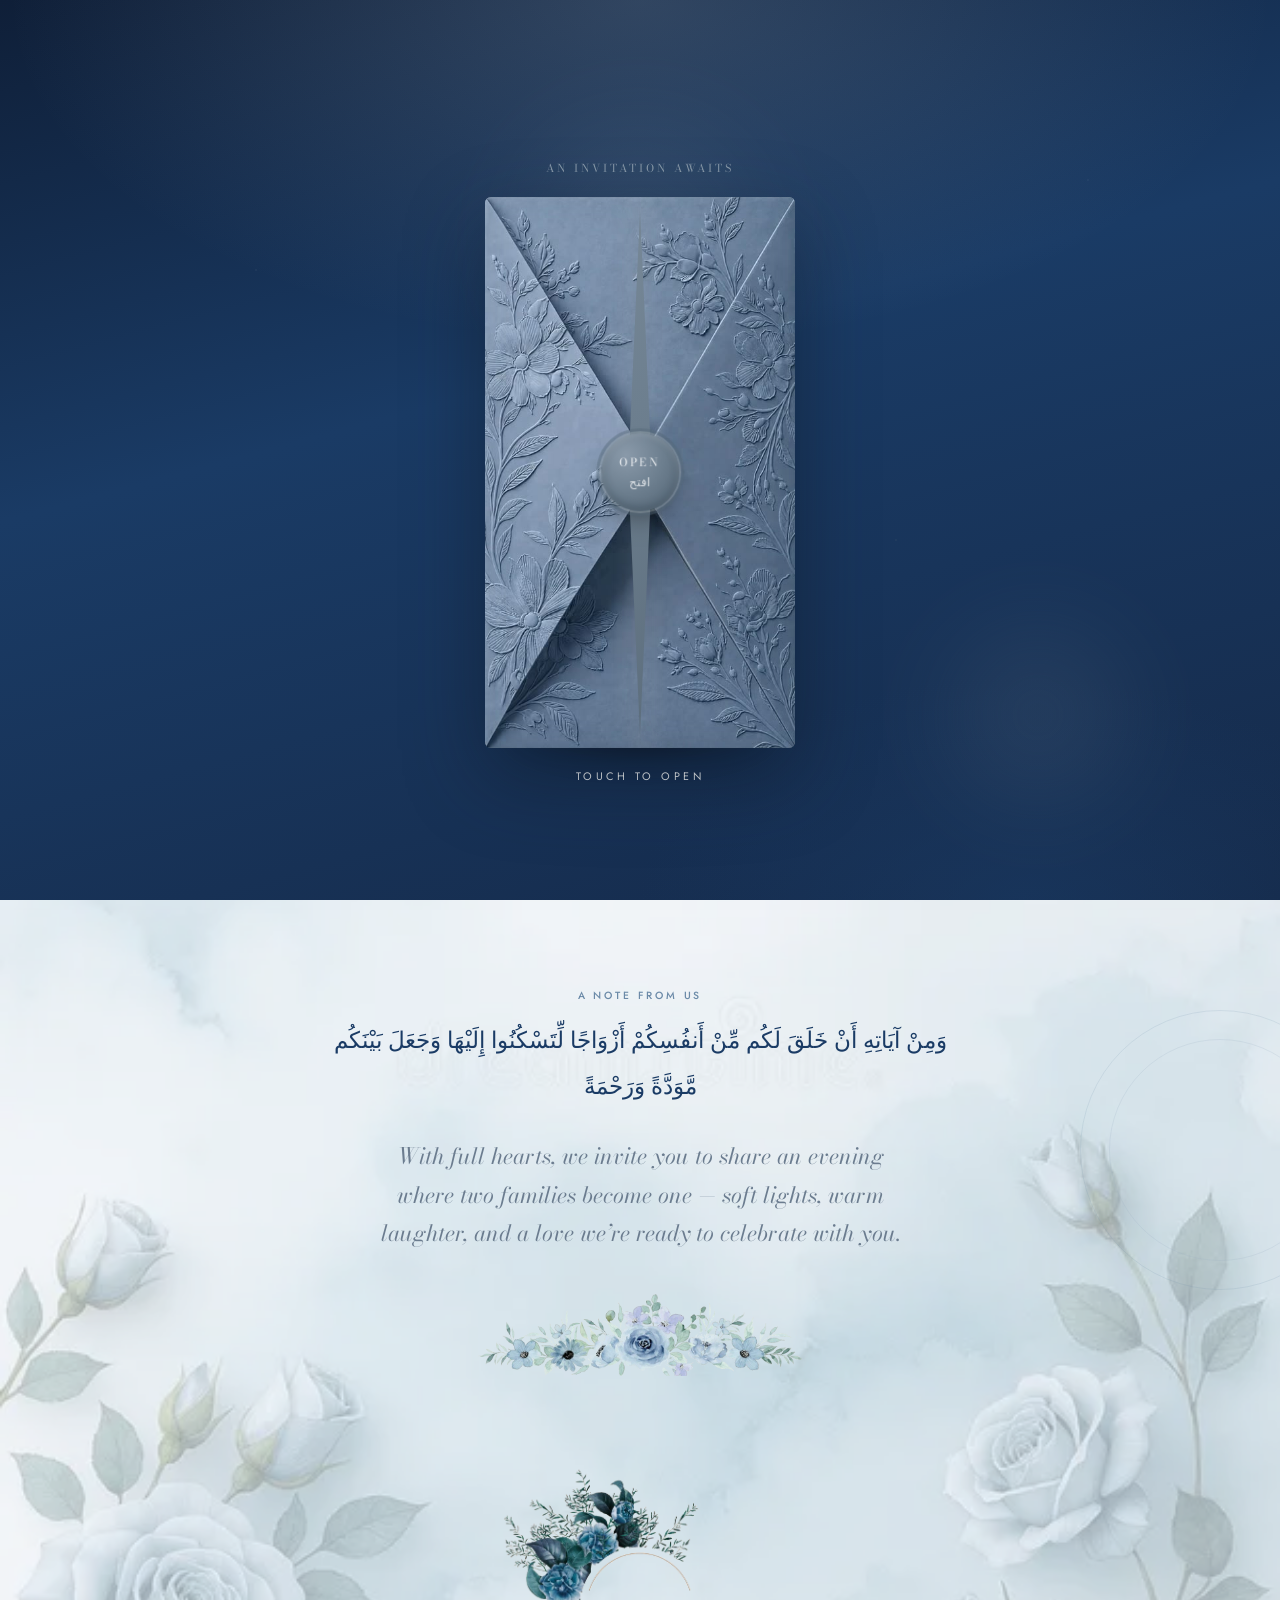
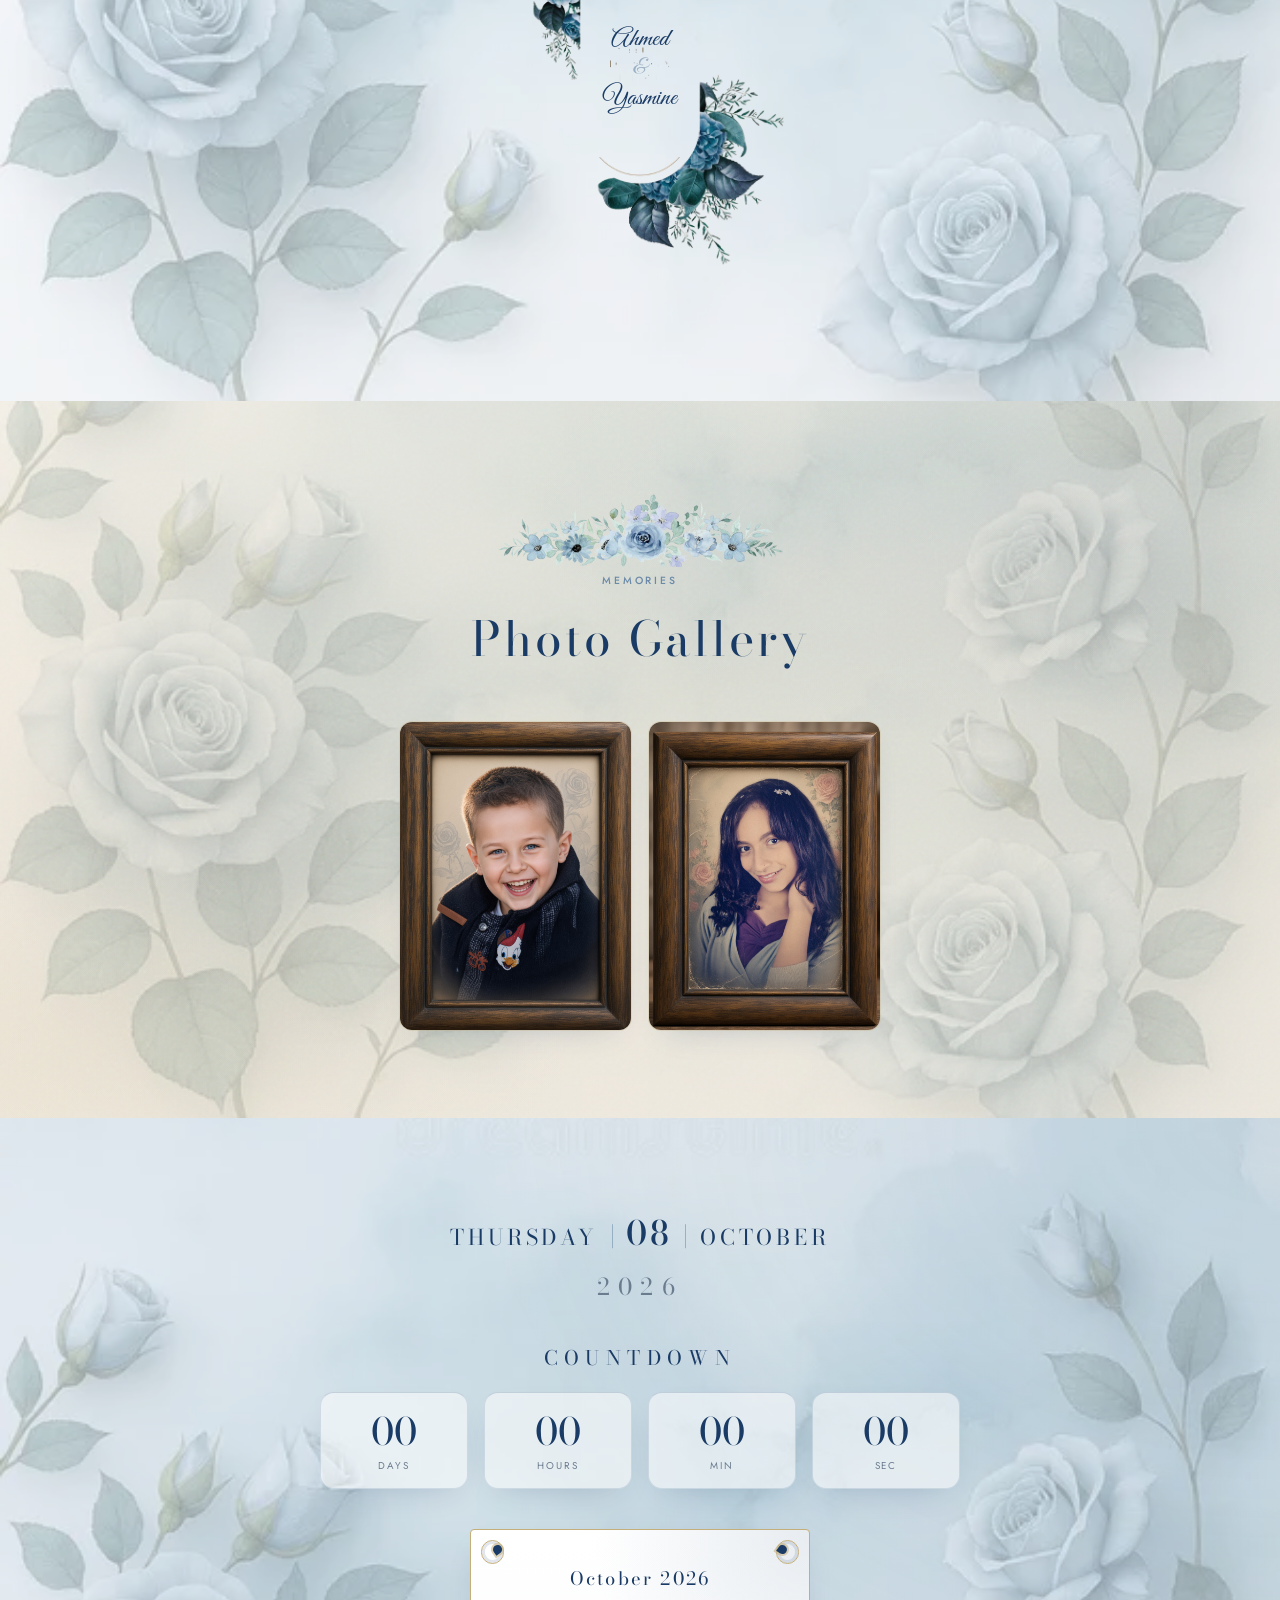
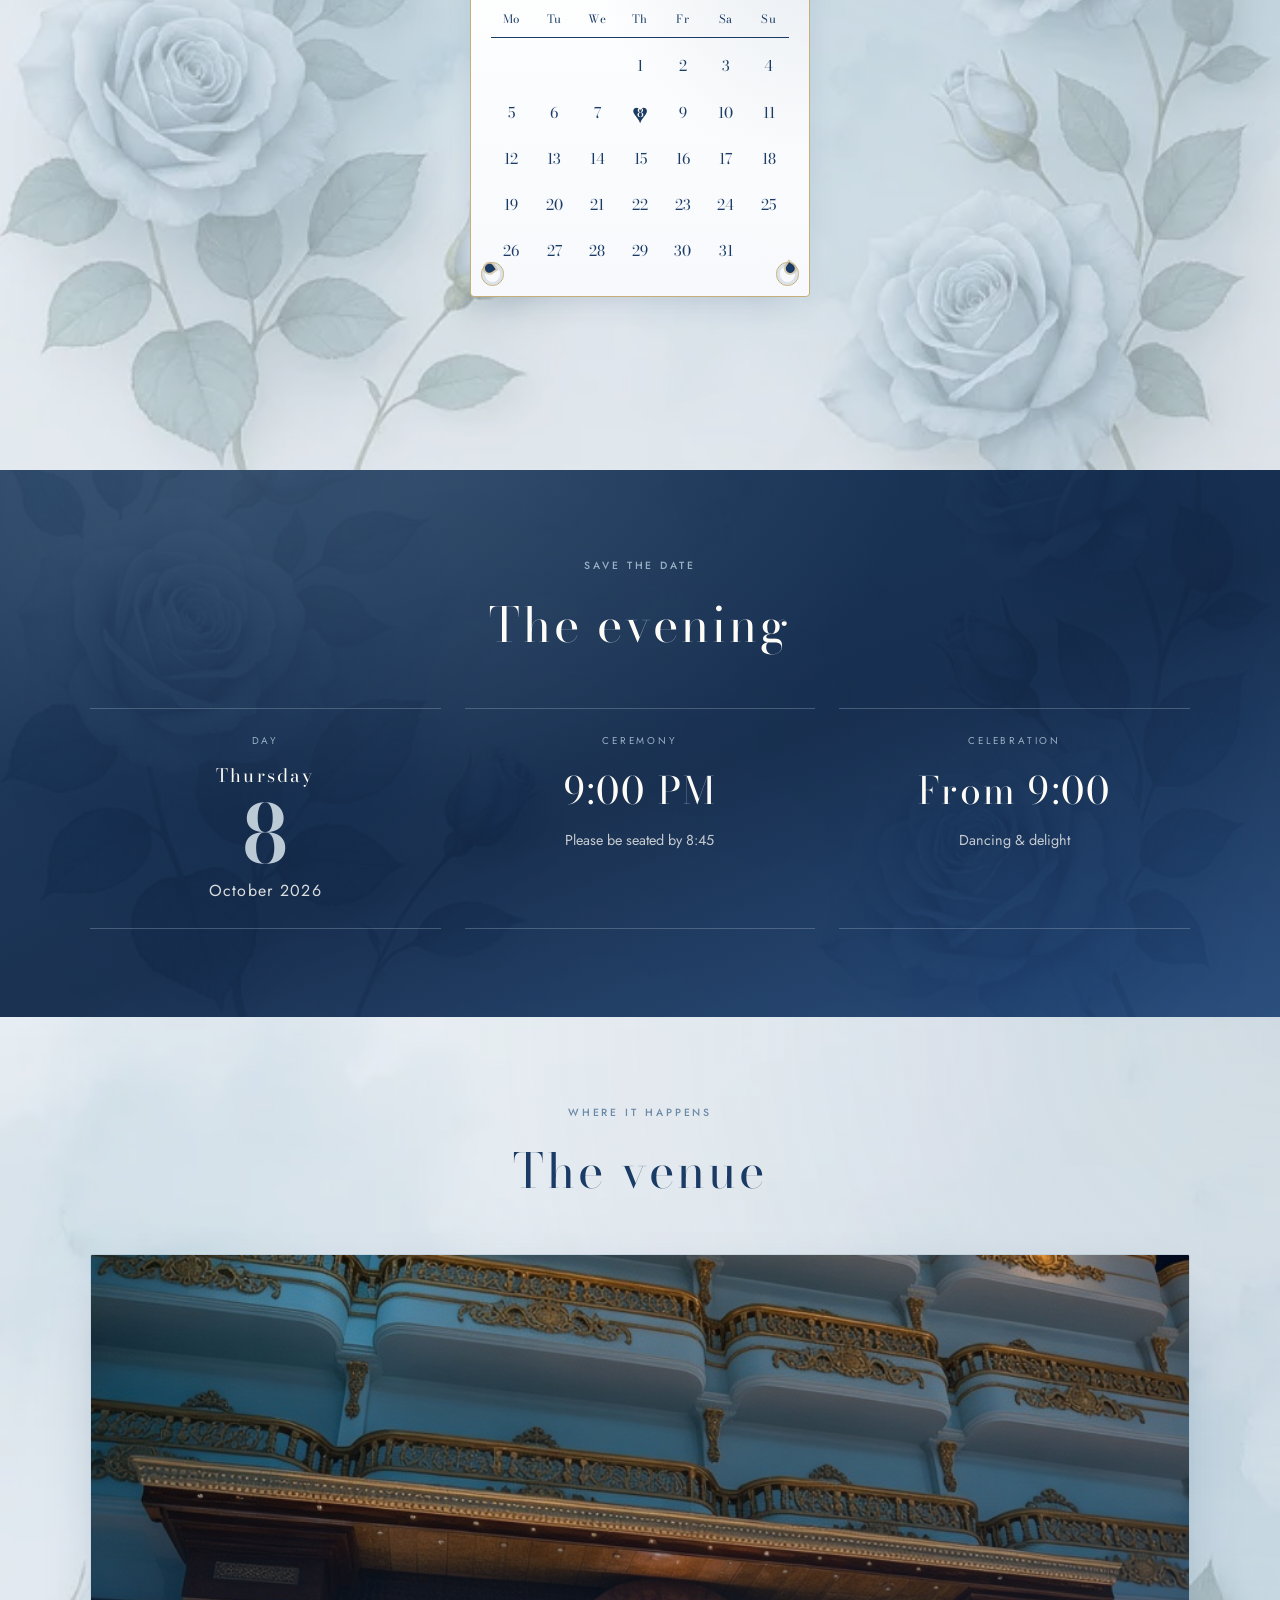
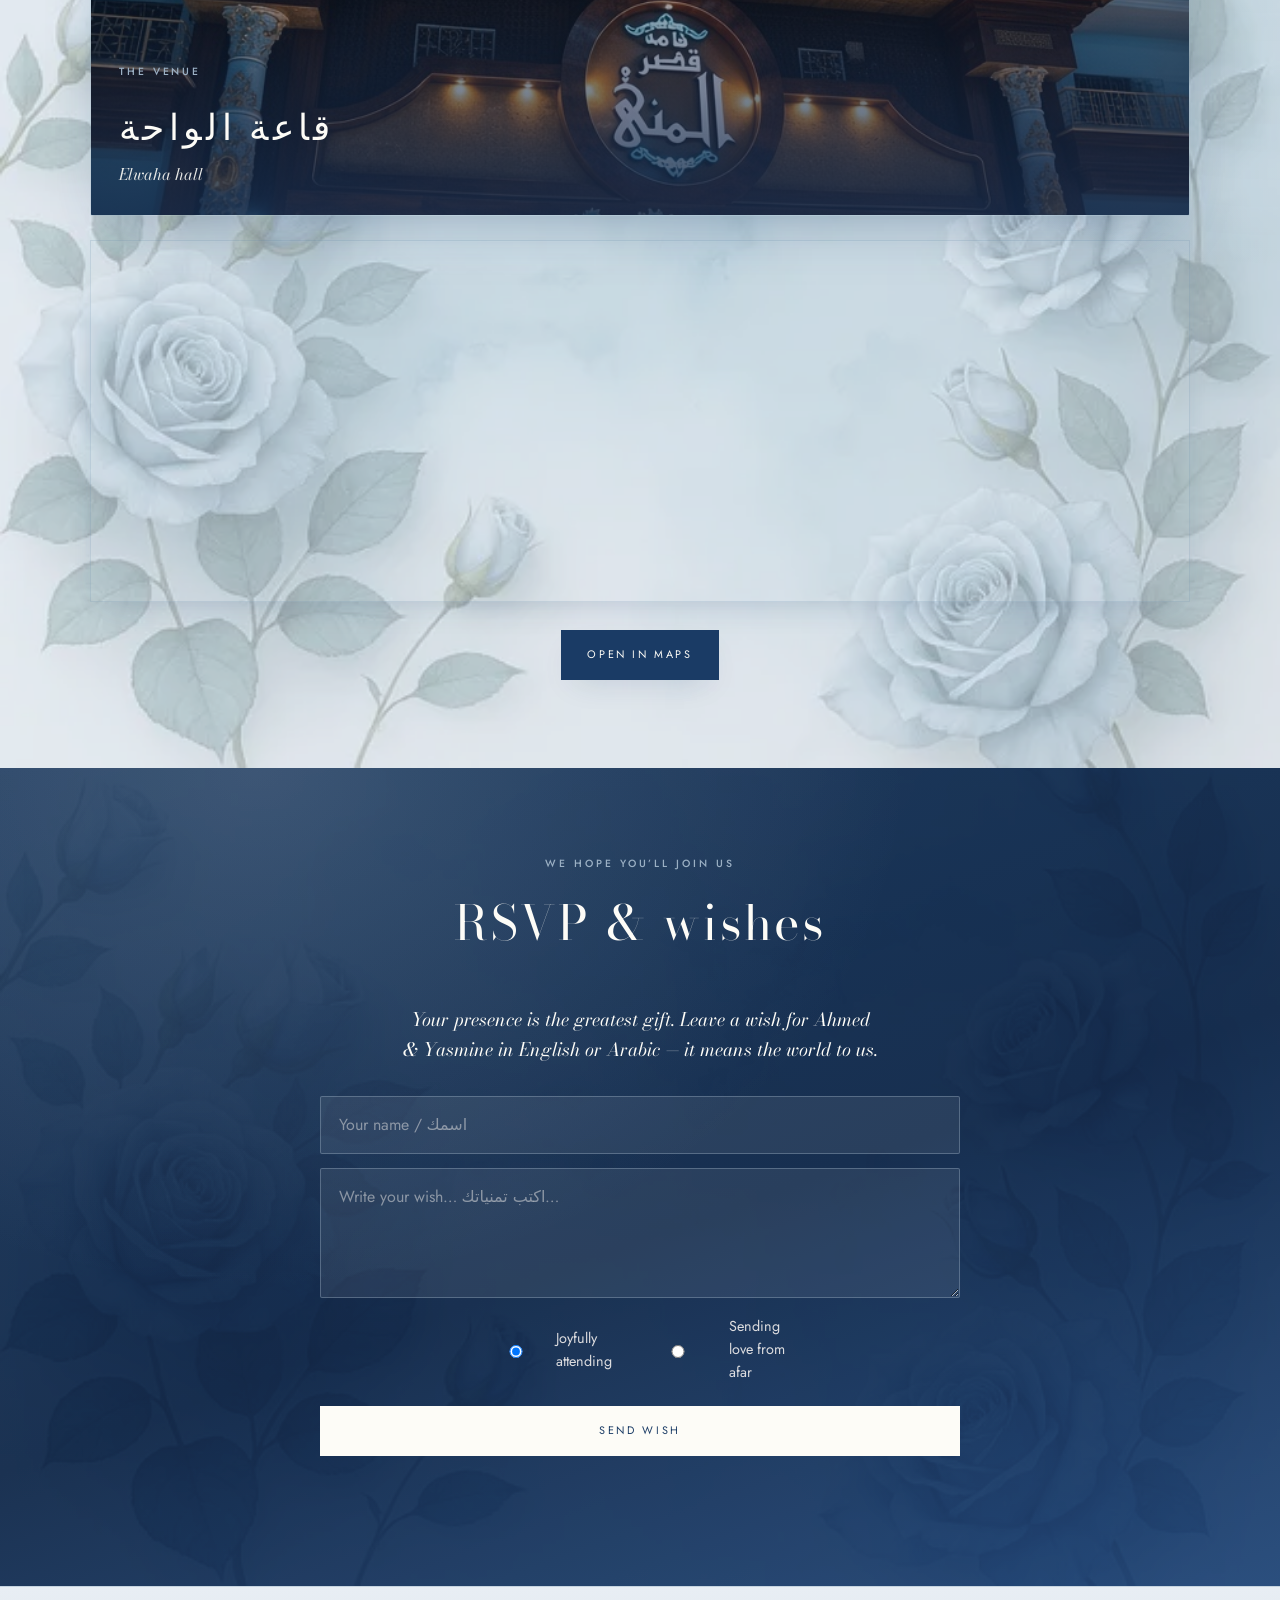
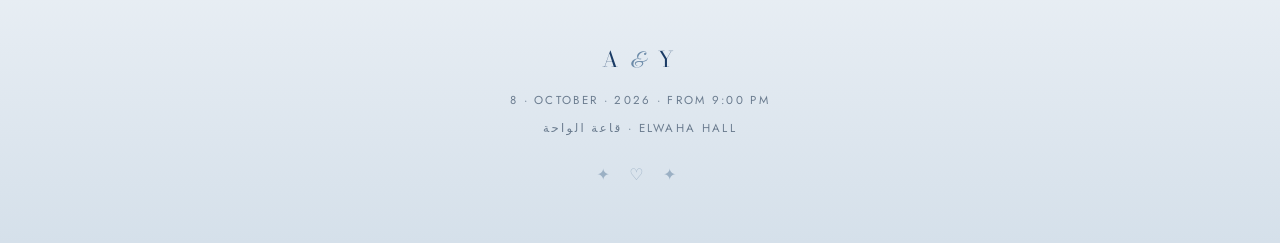
==== commit 30467085: "Update website" ====
--- a/index.html
+++ b/index.html
@@ -1,287 +1,342 @@
-<!DOCTYPE html>
+<!doctype html>
 <html lang="en">
-<head>
-  <meta charset="utf-8" />
-  <meta name="viewport" content="width=device-width, initial-scale=1" />
-  <meta name="theme-color" content="#1A3B65" />
-  <title>Ahmed &amp; Yasmine · Wedding Invitation</title>
-  <meta name="description" content="You're invited to celebrate the wedding of Ahmed & Yasmine — 8 · October · 2026 at قاعة الواحة · Elwaha hall" />
-
-  <meta property="og:title" content="Ahmed & Yasmine · Wedding Invitation" />
-  <meta property="og:description" content="Join us Thursday, 8 October 2026 at قاعة الواحة · Elwaha hall" />
-  <meta property="og:type" content="website" />
-  <meta property="og:image" content="image/1.jpg" />
-
-  <link rel="preconnect" href="https://fonts.googleapis.com" />
-  <link rel="preconnect" href="https://fonts.gstatic.com" crossorigin />
-  <link href="https://fonts.googleapis.com/css2?family=Bodoni+Moda:ital,opsz,wght@0,6..96,400;0,6..96,600;1,6..96,400&family=Great+Vibes&family=Jost:wght@300;400;500;600&display=swap" rel="stylesheet" />
-  <link rel="stylesheet" href="styles.css" />
-</head>
-<body>
-  <!-- OPEN GATE — embossed slate envelope -->
-  <div id="gate" class="gate" role="dialog" aria-label="Open invitation">
-    <div class="gate__atmosphere" aria-hidden="true">
-      <span class="gate__orb gate__orb--a"></span>
-      <span class="gate__orb gate__orb--b"></span>
-      <span class="gate__dust"></span>
+  <head>
+    <meta charset="utf-8" />
+    <meta name="viewport" content="width=device-width, initial-scale=1" />
+    <meta name="theme-color" content="#1A3B65" />
+    <title>Ahmed &amp; Yasmine · Wedding Invitation</title>
+    <meta
+      name="description"
+      content="You're invited to celebrate the wedding of Ahmed & Yasmine — 8 · October · 2026 at قاعة الواحة · Elwaha hall"
+    />
+
+    <meta property="og:title" content="Ahmed & Yasmine · Wedding Invitation" />
+    <meta
+      property="og:description"
+      content="Join us Thursday, 8 October 2026 at قاعة الواحة · Elwaha hall"
+    />
+    <meta property="og:type" content="website" />
+    <meta property="og:image" content="image/1.jpg" />
+
+    <link rel="preconnect" href="https://fonts.googleapis.com" />
+    <link rel="preconnect" href="https://fonts.gstatic.com" crossorigin />
+    <link
+      href="https://fonts.googleapis.com/css2?family=Bodoni+Moda:ital,opsz,wght@0,6..96,400;0,6..96,600;1,6..96,400&family=Great+Vibes&family=Jost:wght@300;400;500;600&display=swap"
+      rel="stylesheet"
+    />
+    <link rel="stylesheet" href="styles.css" />
+  </head>
+  <body>
+    <!-- OPEN GATE — embossed slate envelope -->
+    <div id="gate" class="gate" role="dialog" aria-label="Open invitation">
+      <div class="gate__atmosphere" aria-hidden="true">
+        <span class="gate__orb gate__orb--a"></span>
+        <span class="gate__orb gate__orb--b"></span>
+        <span class="gate__dust"></span>
+      </div>
+
+      <div class="envelope" id="envelope">
+        <p class="envelope__whisper">An invitation awaits</p>
+
+        <div class="envelope__stage">
+          <div class="envelope__shadow" aria-hidden="true"></div>
+
+          <article class="envelope__letter" aria-hidden="true">
+            <div class="gate__card">
+              <div class="gate__content">
+                <div class="rule" aria-hidden="true">
+                  <img src="image/break-line.png" alt="" />
+                </div>
+                <p class="gate__eyebrow">Cordially invites</p>
+                <div class="gate__frame-wrap">
+                  <img
+                    class="invite-frame"
+                    src="image/frame-names.png"
+                    alt=""
+                  />
+                  <p class="gate__names">
+                    <span class="gate__name">Ahmed</span>
+                    <span class="gate__amp">&amp;</span>
+                    <span class="gate__name">Yasmine</span>
+                  </p>
+                </div>
+                <p class="gate__date">8 · October · 2026</p>
+              </div>
+            </div>
+          </article>
+
+          <div class="envelope__shell">
+            <div class="envelope__back" aria-hidden="true"></div>
+
+            <div class="envelope__gate envelope__gate--left" aria-hidden="true">
+              <div class="envelope__gate-face"></div>
+            </div>
+            <div
+              class="envelope__gate envelope__gate--right"
+              aria-hidden="true"
+            >
+              <div class="envelope__gate-face"></div>
+            </div>
+
+            <button
+              type="button"
+              id="openInvite"
+              class="envelope__seal"
+              aria-label="Open invitation"
+            >
+              <span class="envelope__seal-ring" aria-hidden="true"></span>
+              <span class="envelope__seal-inner">
+                <span class="envelope__seal-mark">Open</span>
+                <span class="envelope__seal-ar">افتح</span>
+              </span>
+            </button>
+          </div>
+        </div>
+
+        <p class="envelope__hint">Touch to open</p>
+      </div>
     </div>
 
-    <div class="envelope" id="envelope">
-      <p class="envelope__whisper">An invitation awaits</p>
-
-      <div class="envelope__stage">
-        <div class="envelope__shadow" aria-hidden="true"></div>
-
-        <article class="envelope__letter" aria-hidden="true">
-          <div class="gate__card">
-            <div class="gate__content">
-              <div class="rule" aria-hidden="true">
-                <img src="image/break-line.png" alt="" />
-              </div>
-              <p class="gate__eyebrow">Cordially invites</p>
-              <div class="gate__frame-wrap">
-                <img class="invite-frame" src="image/frame-names.png" alt="" />
-                <p class="gate__names">
-                  <span class="gate__name">Ahmed</span>
-                  <span class="gate__amp">&amp;</span>
-                  <span class="gate__name">Yasmine</span>
-                </p>
-              </div>
-              <p class="gate__date">8 · October · 2026</p>
-            </div>
-          </div>
-        </article>
-
-        <div class="envelope__shell">
-          <div class="envelope__back" aria-hidden="true"></div>
-
-          <div class="envelope__gate envelope__gate--left" aria-hidden="true">
-            <div class="envelope__gate-face"></div>
-          </div>
-          <div class="envelope__gate envelope__gate--right" aria-hidden="true">
-            <div class="envelope__gate-face"></div>
-          </div>
-
-          <button type="button" id="openInvite" class="envelope__seal" aria-label="Open invitation">
-            <span class="envelope__seal-ring" aria-hidden="true"></span>
-            <span class="envelope__seal-inner">
-              <span class="envelope__seal-mark">Open</span>
-              <span class="envelope__seal-ar">افتح</span>
-            </span>
-          </button>
-        </div>
-      </div>
-
-      <p class="envelope__hint">Touch to open</p>
-    </div>
-  </div>
-
-  <!-- NAV -->
-  <header class="nav" id="nav">
-    <a class="nav__brand" href="#home">A <span>&amp;</span> Y</a>
-    <nav class="nav__links" aria-label="Primary">
+    <!-- NAV -->
+    <header class="nav" id="nav">
+      <a class="nav__brand" href="#home">A <span>&amp;</span> Y</a>
+      <nav class="nav__links" aria-label="Primary">
+        <a href="#story">Story</a>
+        <a href="#gallery">Gallery</a>
+        <a href="#countdown">When</a>
+        <a href="#journey">Journey</a>
+        <a href="#venue">Venue</a>
+        <a href="#rsvp">RSVP</a>
+      </nav>
+      <button
+        type="button"
+        class="nav__burger"
+        id="burger"
+        aria-label="Menu"
+        aria-expanded="false"
+      >
+        <span></span><span></span>
+      </button>
+    </header>
+    <div class="nav-drawer" id="drawer" hidden>
       <a href="#story">Story</a>
       <a href="#gallery">Gallery</a>
       <a href="#countdown">When</a>
       <a href="#journey">Journey</a>
       <a href="#venue">Venue</a>
       <a href="#rsvp">RSVP</a>
-    </nav>
-    <button type="button" class="nav__burger" id="burger" aria-label="Menu" aria-expanded="false">
-      <span></span><span></span>
-    </button>
-  </header>
-  <div class="nav-drawer" id="drawer" hidden>
-    <a href="#story">Story</a>
-    <a href="#gallery">Gallery</a>
-    <a href="#countdown">When</a>
-    <a href="#journey">Journey</a>
-    <a href="#venue">Venue</a>
-    <a href="#rsvp">RSVP</a>
-  </div>
-
-  <main>
-    <!-- HERO -->
-    <section class="hero" id="home">
-      <div class="hero__media" aria-hidden="true">
-        <div class="hero__wash"></div>
-        <div class="hero__florals"></div>
-        <div class="hero__glow hero__glow--a"></div>
-        <div class="hero__glow hero__glow--b"></div>
-        <div class="hero__glow hero__glow--c"></div>
-        <div class="hero__veil"></div>
-        <div class="hero__grain"></div>
-      </div>
-      <div class="hero__copy">
-        <p class="hero__kicker reveal" style="--d:.2s">Together with their families</p>
-        <h1 class="hero__title reveal" style="--d:.45s">
-          <span class="hero__name">Ahmed</span>
-          <span class="hero__amp">&amp;</span>
-          <span class="hero__name">Yasmine</span>
-        </h1>
-        <p class="hero__line reveal" style="--d:.75s">are getting married</p>
-        <p class="hero__date reveal" style="--d:1s">8 · October · 2026</p>
-        <div class="hero__cta reveal" style="--d:1.25s">
-          <a class="btn btn--light" href="#rsvp">RSVP</a>
-          <a class="btn btn--ghost" href="#venue">Find Us</a>
-        </div>
-      </div>
-      <div class="hero__scroll" aria-hidden="true">
-        <span>Scroll</span>
-        <i></i>
-      </div>
-    </section>
-
-    <!-- STORY / WELCOME -->
-    <section class="section story" id="story">
-      <div class="ornament" aria-hidden="true"></div>
-      <div class="container narrow center">
-        <p class="eyebrow rose inview">A note from us</p>
-        <p class="ayah inview" lang="ar" dir="rtl">
-          وَمِنْ آيَاتِهِ أَنْ خَلَقَ لَكُم مِّنْ أَنفُسِكُمْ أَزْوَاجًا لِّتَسْكُنُوا إِلَيْهَا
-          وَجَعَلَ بَيْنَكُم مَّوَدَّةً وَرَحْمَةً
-        </p>
-        <p class="welcome inview">
-          With full hearts, we invite you to share an evening where two families become one —
-          soft lights, warm laughter, and a love we’re ready to celebrate with you.
-        </p>
-        <div class="rule" aria-hidden="true">
-          <img src="image/break-line.png" alt="" />
-        </div>
-        <div class="names-block inview">
-          <div class="names-frame">
-            <img class="invite-frame" src="image/frame-names.png" alt="" />
-            <div class="names-frame__text">
-              <span class="script">Ahmed</span>
-              <span class="amp-script">&amp;</span>
-              <span class="script">Yasmine</span>
-            </div>
-          </div>
-        </div>
-      </div>
-    </section>
-
-    <!-- PHOTO GALLERY -->
-    <section class="section section--pearl gallery" id="gallery">
-      <div class="container">
-        <div class="section-head inview">
+    </div>
+
+    <main>
+      <!-- HERO -->
+      <section class="hero" id="home">
+        <div class="hero__media" aria-hidden="true">
+          <div class="hero__wash"></div>
+          <div class="hero__florals"></div>
+          <div class="hero__glow hero__glow--a"></div>
+          <div class="hero__glow hero__glow--b"></div>
+          <div class="hero__glow hero__glow--c"></div>
+          <div class="hero__veil"></div>
+          <div class="hero__grain"></div>
+        </div>
+        <div class="hero__copy">
+          <p class="hero__kicker reveal" style="--d: 0.2s">
+            Together with their families
+          </p>
+          <h1 class="hero__title reveal" style="--d: 0.45s">
+            <span class="hero__name">Ahmed</span>
+            <span class="hero__amp">&amp;</span>
+            <span class="hero__name">Yasmine</span>
+          </h1>
+          <p class="hero__line reveal" style="--d: 0.75s">
+            are getting married
+          </p>
+          <p class="hero__date reveal" style="--d: 1s">8 · October · 2026</p>
+          <div class="hero__cta reveal" style="--d: 1.25s">
+            <a class="btn btn--light" href="#rsvp">RSVP</a>
+            <a class="btn btn--ghost" href="#venue">Find Us</a>
+          </div>
+        </div>
+        <div class="hero__scroll" aria-hidden="true">
+          <span>Scroll</span>
+          <i></i>
+        </div>
+      </section>
+
+      <!-- STORY / WELCOME -->
+      <section class="section story" id="story">
+        <div class="ornament" aria-hidden="true"></div>
+        <div class="container narrow center">
+          <p class="eyebrow rose inview">A note from us</p>
+          <p class="ayah inview" lang="ar" dir="rtl">
+            وَمِنْ آيَاتِهِ أَنْ خَلَقَ لَكُم مِّنْ أَنفُسِكُمْ أَزْوَاجًا
+            لِّتَسْكُنُوا إِلَيْهَا وَجَعَلَ بَيْنَكُم مَّوَدَّةً وَرَحْمَةً
+          </p>
+          <p class="welcome inview">
+            With full hearts, we invite you to share an evening where two
+            families become one — soft lights, warm laughter, and a love we’re
+            ready to celebrate with you.
+          </p>
           <div class="rule" aria-hidden="true">
             <img src="image/break-line.png" alt="" />
           </div>
-          <p class="eyebrow rose">Memories</p>
-          <h2 class="h2">Photo Gallery</h2>
-        </div>
-        <div class="gallery__grid inview">
-          <figure class="gallery__item">
-            <img src="image/gallery-2.jpg" alt="Childhood portrait" width="600" height="800" loading="lazy" />
-          </figure>
-          <figure class="gallery__item">
-            <img src="image/gallery-1.jpg" alt="Childhood portrait" width="600" height="800" loading="lazy" />
-          </figure>
-        </div>
-      </div>
-    </section>
-
-    <!-- COUNTDOWN + CALENDAR -->
-    <section class="section section--blush save-date" id="countdown">
-      <div class="container narrow">
-        <div class="date-banner inview">
-          <p class="date-banner__row">
-            <span>Thursday</span>
-            <i aria-hidden="true"></i>
-            <strong>08</strong>
-            <i aria-hidden="true"></i>
-            <span>October</span>
-          </p>
-          <p class="date-banner__year">2026</p>
-        </div>
-
-        <div class="countdown-block inview">
-          <p class="countdown-block__label">Countdown</p>
-          <div class="countdown countdown--inline" id="countdownGrid" aria-live="polite">
-            <div class="cd">
-              <span class="cd__num" data-k="days">00</span>
-              <span class="cd__label">Days</span>
-            </div>
-            <div class="cd">
-              <span class="cd__num" data-k="hours">00</span>
-              <span class="cd__label">Hours</span>
-            </div>
-            <div class="cd">
-              <span class="cd__num" data-k="minutes">00</span>
-              <span class="cd__label">Min</span>
-            </div>
-            <div class="cd">
-              <span class="cd__num" data-k="seconds">00</span>
-              <span class="cd__label">Sec</span>
-            </div>
-          </div>
-        </div>
-
-        <div class="cal inview" aria-label="October 2026 calendar">
-          <span class="cal__corner cal__corner--tl" aria-hidden="true"></span>
-          <span class="cal__corner cal__corner--tr" aria-hidden="true"></span>
-          <span class="cal__corner cal__corner--bl" aria-hidden="true"></span>
-          <span class="cal__corner cal__corner--br" aria-hidden="true"></span>
-
-          <p class="cal__month">October 2026</p>
-          <div class="cal__weekdays" aria-hidden="true">
-            <span>Mo</span><span>Tu</span><span>We</span><span>Th</span><span>Fr</span><span>Sa</span><span>Su</span>
-          </div>
-          <div class="cal__grid">
-            <span class="cal__empty"></span>
-            <span class="cal__empty"></span>
-            <span class="cal__empty"></span>
-            <span>1</span><span>2</span><span>3</span><span>4</span><span>5</span><span>6</span><span>7</span>
-            <span class="cal__heart" aria-label="Wedding day, 8 October"><span>8</span></span>
-            <span>9</span><span>10</span><span>11</span>
-            <span>12</span><span>13</span><span>14</span><span>15</span><span>16</span><span>17</span><span>18</span>
-            <span>19</span><span>20</span><span>21</span><span>22</span><span>23</span><span>24</span><span>25</span>
-            <span>26</span><span>27</span><span>28</span><span>29</span><span>30</span><span>31</span>
-          </div>
-        </div>
-
-        <div class="center inview" style="margin-top: 2.25rem;">
-          <a
-            class="btn btn--solid"
-            href="https://calendar.google.com/event?action=TEMPLATE&text=Ahmed+%26+Yasmine+Wedding&dates=20261008T190000Z/20261008T220000Z&details=Ahmed+%26+Yasmine+Wedding+Celebration&location=%D9%82%D8%A7%D8%B9%D8%A9+%D8%A7%D9%84%D9%88%D8%A7%D8%AD%D8%A9+Elwaha+hall"
-            target="_blank"
-            rel="noreferrer"
-          >Add to Calendar</a>
-        </div>
-      </div>
-    </section>
-
-    <!-- DATE / TIME -->
-    <section class="section section--deep" id="when">
-      <div class="container">
-        <div class="section-head inview light">
-          <p class="eyebrow gold">Save the date</p>
-          <h2 class="h2 light">The evening</h2>
-        </div>
-        <div class="when-grid">
-          <div class="when-cell inview">
-            <p class="when-label">Day</p>
-            <p class="when-day">Thursday</p>
-            <p class="when-num">8</p>
-            <p class="when-month">October 2026</p>
-          </div>
-          <div class="when-cell inview">
-            <p class="when-label">Ceremony</p>
-            <p class="when-big">9:00 PM</p>
-            <p class="when-note">Please be seated by 8:45</p>
-          </div>
-          <div class="when-cell inview">
-            <p class="when-label">Celebration</p>
-            <p class="when-big">From 9:00</p>
-            <p class="when-note">Dancing &amp; delight</p>
-          </div>
-        </div>
-      </div>
-    </section>
-
-    <!-- JOURNEY / TIMELINE -->
-    <section class="section" id="journey">
+          <div class="names-block inview">
+            <div class="names-frame">
+              <img class="invite-frame" src="image/frame-names.png" alt="" />
+              <div class="names-frame__text">
+                <span class="script">Ahmed</span>
+                <span class="amp-script">&amp;</span>
+                <span class="script">Yasmine</span>
+              </div>
+            </div>
+          </div>
+        </div>
+      </section>
+
+      <!-- PHOTO GALLERY -->
+      <section class="section section--pearl gallery" id="gallery">
+        <div class="container">
+          <div class="section-head inview">
+            <div class="rule" aria-hidden="true">
+              <img src="image/break-line.png" alt="" />
+            </div>
+            <p class="eyebrow rose">Memories</p>
+            <h2 class="h2">Photo Gallery</h2>
+          </div>
+          <div class="gallery__grid inview">
+            <figure class="gallery__item">
+              <img
+                src="image/gallery-2.jpg"
+                alt="Childhood portrait"
+                width="600"
+                height="800"
+                loading="lazy"
+              />
+            </figure>
+            <figure class="gallery__item">
+              <img
+                src="image/gallery-1.jpg"
+                alt="Childhood portrait"
+                width="600"
+                height="800"
+                loading="lazy"
+              />
+            </figure>
+          </div>
+        </div>
+      </section>
+
+      <!-- COUNTDOWN + CALENDAR -->
+      <section class="section section--blush save-date" id="countdown">
+        <div class="container narrow">
+          <div class="date-banner inview">
+            <p class="date-banner__row">
+              <span>Thursday</span>
+              <i aria-hidden="true"></i>
+              <strong>08</strong>
+              <i aria-hidden="true"></i>
+              <span>October</span>
+            </p>
+            <p class="date-banner__year">2026</p>
+          </div>
+
+          <div class="countdown-block inview">
+            <p class="countdown-block__label">Countdown</p>
+            <div
+              class="countdown countdown--inline"
+              id="countdownGrid"
+              aria-live="polite"
+            >
+              <div class="cd">
+                <span class="cd__num" data-k="days">00</span>
+                <span class="cd__label">Days</span>
+              </div>
+              <div class="cd">
+                <span class="cd__num" data-k="hours">00</span>
+                <span class="cd__label">Hours</span>
+              </div>
+              <div class="cd">
+                <span class="cd__num" data-k="minutes">00</span>
+                <span class="cd__label">Min</span>
+              </div>
+              <div class="cd">
+                <span class="cd__num" data-k="seconds">00</span>
+                <span class="cd__label">Sec</span>
+              </div>
+            </div>
+          </div>
+
+          <div class="cal inview" aria-label="October 2026 calendar">
+            <span class="cal__corner cal__corner--tl" aria-hidden="true"></span>
+            <span class="cal__corner cal__corner--tr" aria-hidden="true"></span>
+            <span class="cal__corner cal__corner--bl" aria-hidden="true"></span>
+            <span class="cal__corner cal__corner--br" aria-hidden="true"></span>
+
+            <p class="cal__month">October 2026</p>
+            <div class="cal__weekdays" aria-hidden="true">
+              <span>Mo</span><span>Tu</span><span>We</span><span>Th</span
+              ><span>Fr</span><span>Sa</span><span>Su</span>
+            </div>
+            <div class="cal__grid">
+              <span class="cal__empty"></span>
+              <span class="cal__empty"></span>
+              <span class="cal__empty"></span>
+              <span>1</span><span>2</span><span>3</span><span>4</span
+              ><span>5</span><span>6</span><span>7</span>
+              <span class="cal__heart" aria-label="Wedding day, 8 October"
+                ><span>8</span></span
+              >
+              <span>9</span><span>10</span><span>11</span> <span>12</span
+              ><span>13</span><span>14</span><span>15</span><span>16</span
+              ><span>17</span><span>18</span> <span>19</span><span>20</span
+              ><span>21</span><span>22</span><span>23</span><span>24</span
+              ><span>25</span> <span>26</span><span>27</span><span>28</span
+              ><span>29</span><span>30</span><span>31</span>
+            </div>
+          </div>
+
+          <div class="center inview" style="margin-top: 2.25rem">
+            <a
+              class="btn btn--solid"
+              href="https://calendar.google.com/event?action=TEMPLATE&text=Ahmed+%26+Yasmine+Wedding&dates=20261008T190000Z/20261008T220000Z&details=Ahmed+%26+Yasmine+Wedding+Celebration&location=%D9%82%D8%A7%D8%B9%D8%A9+%D8%A7%D9%84%D9%88%D8%A7%D8%AD%D8%A9+Elwaha+hall"
+              target="_blank"
+              rel="noreferrer"
+              >Add to Calendar</a
+            >
+          </div>
+        </div>
+      </section>
+
+      <!-- DATE / TIME -->
+      <section class="section section--deep" id="when">
+        <div class="container">
+          <div class="section-head inview light">
+            <p class="eyebrow gold">Save the date</p>
+            <h2 class="h2 light">The evening</h2>
+          </div>
+          <div class="when-grid">
+            <div class="when-cell inview">
+              <p class="when-label">Day</p>
+              <p class="when-day">Thursday</p>
+              <p class="when-num">8</p>
+              <p class="when-month">October 2026</p>
+            </div>
+            <div class="when-cell inview">
+              <p class="when-label">Ceremony</p>
+              <p class="when-big">9:00 PM</p>
+              <p class="when-note">Please be seated by 8:45</p>
+            </div>
+            <div class="when-cell inview">
+              <p class="when-label">Celebration</p>
+              <p class="when-big">From 9:00</p>
+              <p class="when-note">Dancing &amp; delight</p>
+            </div>
+          </div>
+        </div>
+      </section>
+
+      <!-- JOURNEY / TIMELINE -->
+      <!-- <section class="section" id="journey">
       <div class="container">
         <div class="section-head inview">
           <p class="eyebrow rose">Order of the evening</p>
@@ -315,44 +370,46 @@
           </article>
         </div>
       </div>
-    </section>
-
-    <!-- VENUE -->
-    <section class="section section--blush" id="venue">
-      <div class="container">
-        <div class="section-head inview">
-          <p class="eyebrow rose">Where it happens</p>
-          <h2 class="h2">The venue</h2>
-        </div>
-        <div class="venue inview">
-          <img
-            src="image/1.jpg"
-            alt="قاعة الواحة · Elwaha hall"
-          />
-          <div class="venue__overlay">
-            <p class="eyebrow gold">The Venue</p>
-            <h3>قاعة الواحة</h3>
-            <p>Elwaha hall</p>
-          </div>
-        </div>
-        <div class="map-wrap inview">
-          <iframe
-            title="قاعة الواحة · Elwaha hall map"
-            src="https://www.google.com/maps?q=31.0760993,31.6036437&z=17&output=embed"
-            loading="lazy"
-            referrerpolicy="no-referrer-when-downgrade"
-          ></iframe>
-        </div>
-        <div class="center inview" style="margin-top: 1.75rem;">
-          <a class="btn btn--solid" href="https://maps.app.goo.gl/iCYYWmQFFT2A2NFb7" target="_blank" rel="noreferrer">
-            Open in Maps
-          </a>
-        </div>
-      </div>
-    </section>
-
-    <!-- NOTES -->
-    <section class="section section--pearl" id="notes">
+    </section> -->
+
+      <!-- VENUE -->
+      <section class="section section--blush" id="venue">
+        <div class="container">
+          <div class="section-head inview">
+            <p class="eyebrow rose">Where it happens</p>
+            <h2 class="h2">The venue</h2>
+          </div>
+          <div class="venue inview">
+            <img src="image/1.jpg" alt="قاعة الواحة · Elwaha hall" />
+            <div class="venue__overlay">
+              <p class="eyebrow gold">The Venue</p>
+              <h3>قاعة الواحة</h3>
+              <p>Elwaha hall</p>
+            </div>
+          </div>
+          <div class="map-wrap inview">
+            <iframe
+              title="قاعة الواحة · Elwaha hall map"
+              src="https://www.google.com/maps?q=31.0760993,31.6036437&z=17&output=embed"
+              loading="lazy"
+              referrerpolicy="no-referrer-when-downgrade"
+            ></iframe>
+          </div>
+          <div class="center inview" style="margin-top: 1.75rem">
+            <a
+              class="btn btn--solid"
+              href="https://maps.app.goo.gl/iCYYWmQFFT2A2NFb7"
+              target="_blank"
+              rel="noreferrer"
+            >
+              Open in Maps
+            </a>
+          </div>
+        </div>
+      </section>
+
+      <!-- NOTES -->
+      <!-- <section class="section section--pearl" id="notes">
       <div class="container">
         <div class="section-head inview">
           <p class="eyebrow rose">A few kind notes</p>
@@ -371,58 +428,110 @@
           </div>
         </div>
       </div>
-    </section>
-
-    <!-- RSVP -->
-    <section class="section section--deep" id="rsvp">
-      <div class="container narrow">
-        <div class="section-head inview light">
-          <p class="eyebrow gold">We hope you’ll join us</p>
-          <h2 class="h2 light">RSVP &amp; wishes</h2>
-        </div>
-        <p class="rsvp-lead inview">
-          Your presence is the greatest gift. Leave a wish for Ahmed &amp; Yasmine
-          in English or Arabic — it means the world to us.
-        </p>
-        <form class="wish inview" id="wishForm">
-          <label class="sr-only" for="wishName">Your name</label>
-          <input id="wishName" name="name" type="text" maxlength="80" placeholder="Your name / اسمك" required />
-          <label class="sr-only" for="wishMessage">Your message</label>
-          <textarea id="wishMessage" name="message" maxlength="500" placeholder="Write your wish… اكتب تمنياتك…" required></textarea>
-          <fieldset class="attend">
-            <legend class="sr-only">Will you attend?</legend>
-            <label><input type="radio" name="attend" value="yes" checked /> Joyfully attending</label>
-            <label><input type="radio" name="attend" value="no" /> Sending love from afar</label>
-          </fieldset>
-          <button type="submit" class="btn btn--light btn--wide">Send Wish</button>
-          <p class="wish-status" id="wishStatus" aria-live="polite"></p>
-        </form>
-      </div>
-    </section>
-  </main>
-
-  <footer class="footer">
-    <p class="footer__mono">A <span>&amp;</span> Y</p>
-    <p class="footer__date">8 · October · 2026 · From 9:00 PM</p>
-    <p class="footer__place">قاعة الواحة · Elwaha hall</p>
-    <p class="footer__hearts" aria-hidden="true">✦ ♡ ✦</p>
-  </footer>
-
-  <audio id="bgMusic" src="music/omKulthum.mp3" loop preload="auto" playsinline></audio>
-
-  <button type="button" id="musicToggle" class="music" aria-label="Mute music" hidden>
-    <svg class="music__icon music__icon--on" viewBox="0 0 24 24" width="18" height="18" fill="none" stroke="currentColor" stroke-width="1.6" aria-hidden="true">
-      <polygon points="11 5 6 9 2 9 2 15 6 15 11 19 11 5"></polygon>
-      <path d="M15.54 8.46a5 5 0 0 1 0 7.07"></path>
-      <path d="M19.07 4.93a10 10 0 0 1 0 14.14"></path>
-    </svg>
-    <svg class="music__icon music__icon--off" viewBox="0 0 24 24" width="18" height="18" fill="none" stroke="currentColor" stroke-width="1.6" aria-hidden="true" hidden>
-      <polygon points="11 5 6 9 2 9 2 15 6 15 11 19 11 5"></polygon>
-      <line x1="23" y1="9" x2="17" y2="15"></line>
-      <line x1="17" y1="9" x2="23" y2="15"></line>
-    </svg>
-  </button>
-
-  <script src="script.js"></script>
-</body>
+    </section> -->
+
+      <!-- RSVP -->
+      <section class="section section--deep" id="rsvp">
+        <div class="container narrow">
+          <div class="section-head inview light">
+            <p class="eyebrow gold">We hope you’ll join us</p>
+            <h2 class="h2 light">RSVP &amp; wishes</h2>
+          </div>
+          <p class="rsvp-lead inview">
+            Your presence is the greatest gift. Leave a wish for Ahmed &amp;
+            Yasmine in English or Arabic — it means the world to us.
+          </p>
+          <form class="wish inview" id="wishForm">
+            <label class="sr-only" for="wishName">Your name</label>
+            <input
+              id="wishName"
+              name="name"
+              type="text"
+              maxlength="80"
+              placeholder="Your name / اسمك"
+              required
+            />
+            <label class="sr-only" for="wishMessage">Your message</label>
+            <textarea
+              id="wishMessage"
+              name="message"
+              maxlength="500"
+              placeholder="Write your wish… اكتب تمنياتك…"
+              required
+            ></textarea>
+            <fieldset class="attend">
+              <legend class="sr-only">Will you attend?</legend>
+              <label
+                ><input type="radio" name="attend" value="yes" checked />
+                Joyfully attending</label
+              >
+              <label
+                ><input type="radio" name="attend" value="no" /> Sending love
+                from afar</label
+              >
+            </fieldset>
+            <button type="submit" class="btn btn--light btn--wide">
+              Send Wish
+            </button>
+            <p class="wish-status" id="wishStatus" aria-live="polite"></p>
+          </form>
+        </div>
+      </section>
+    </main>
+
+    <footer class="footer">
+      <p class="footer__mono">A <span>&amp;</span> Y</p>
+      <p class="footer__date">8 · October · 2026 · From 9:00 PM</p>
+      <p class="footer__place">قاعة الواحة · Elwaha hall</p>
+      <p class="footer__hearts" aria-hidden="true">✦ ♡ ✦</p>
+    </footer>
+
+    <audio
+      id="bgMusic"
+      src="music/omKulthum.mp3"
+      loop
+      preload="auto"
+      playsinline
+    ></audio>
+
+    <button
+      type="button"
+      id="musicToggle"
+      class="music"
+      aria-label="Mute music"
+      hidden
+    >
+      <svg
+        class="music__icon music__icon--on"
+        viewBox="0 0 24 24"
+        width="18"
+        height="18"
+        fill="none"
+        stroke="currentColor"
+        stroke-width="1.6"
+        aria-hidden="true"
+      >
+        <polygon points="11 5 6 9 2 9 2 15 6 15 11 19 11 5"></polygon>
+        <path d="M15.54 8.46a5 5 0 0 1 0 7.07"></path>
+        <path d="M19.07 4.93a10 10 0 0 1 0 14.14"></path>
+      </svg>
+      <svg
+        class="music__icon music__icon--off"
+        viewBox="0 0 24 24"
+        width="18"
+        height="18"
+        fill="none"
+        stroke="currentColor"
+        stroke-width="1.6"
+        aria-hidden="true"
+        hidden
+      >
+        <polygon points="11 5 6 9 2 9 2 15 6 15 11 19 11 5"></polygon>
+        <line x1="23" y1="9" x2="17" y2="15"></line>
+        <line x1="17" y1="9" x2="23" y2="15"></line>
+      </svg>
+    </button>
+
+    <script src="script.js"></script>
+  </body>
 </html>
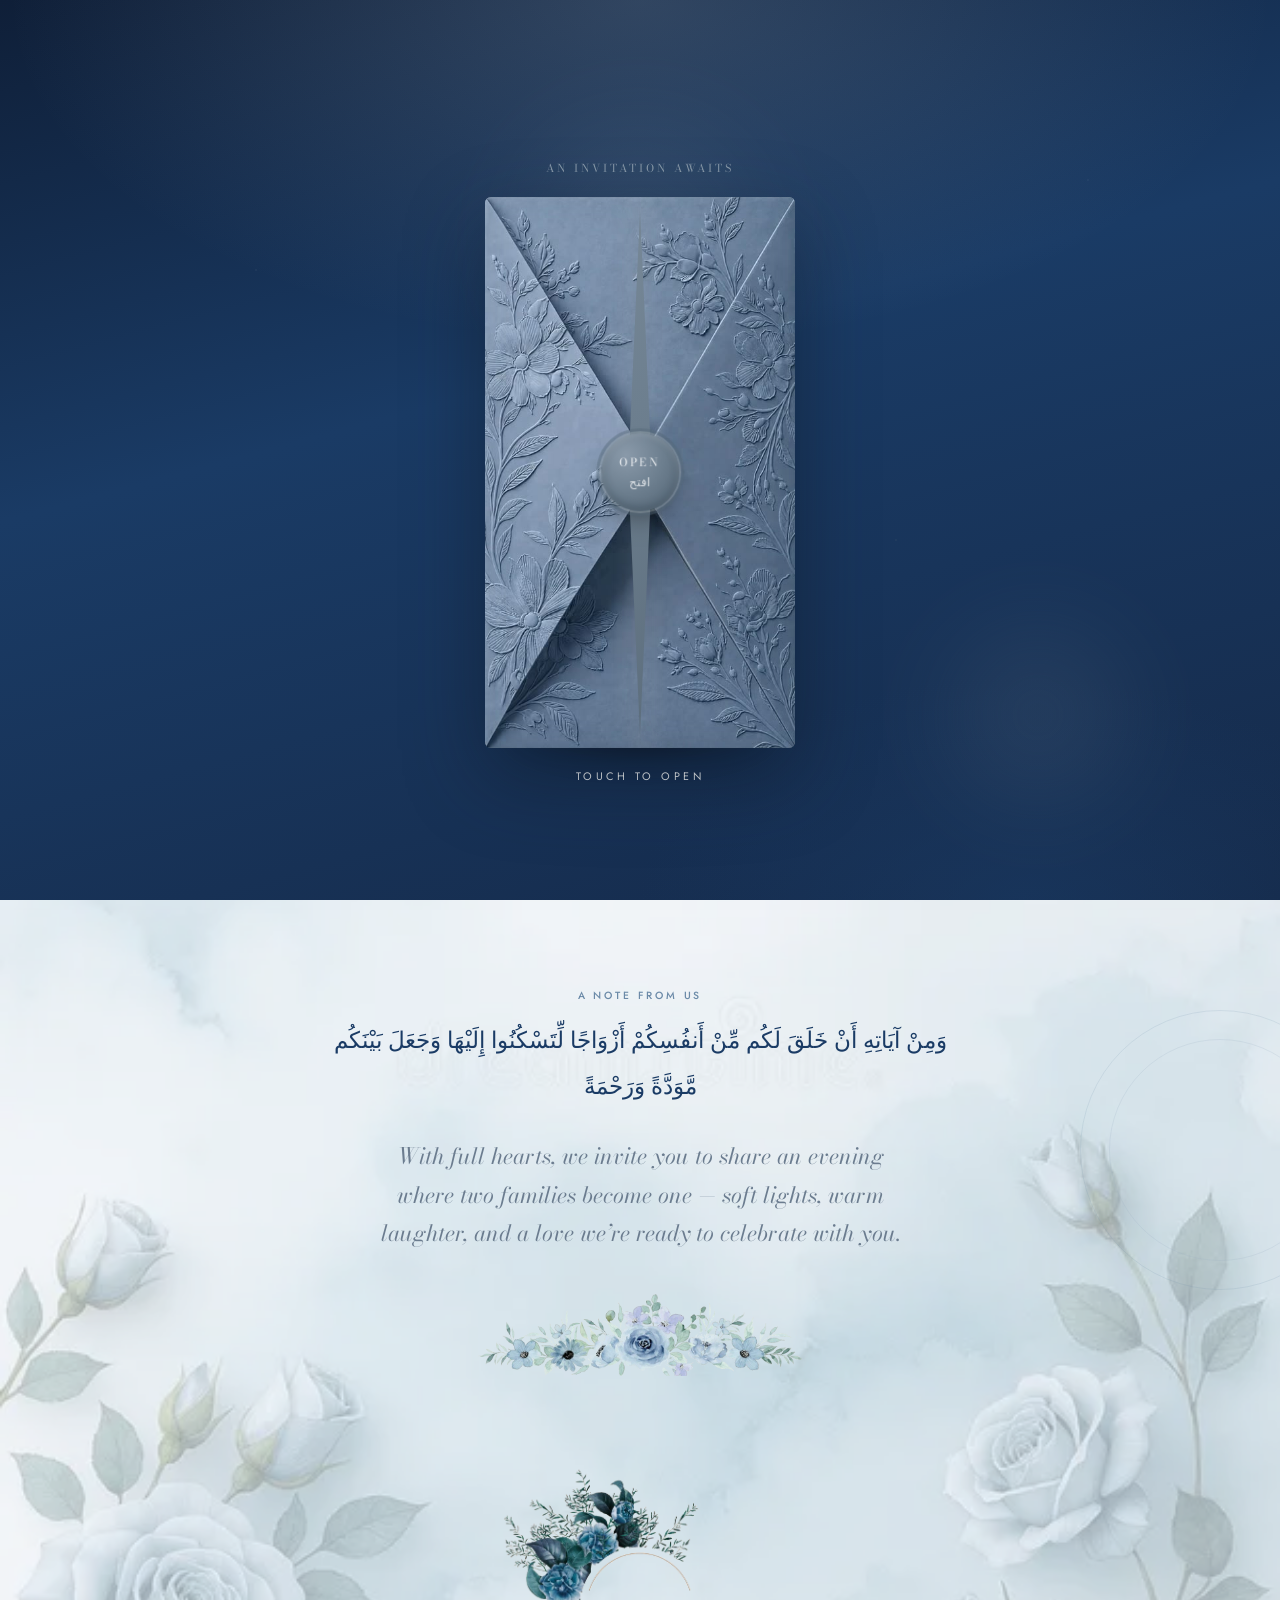
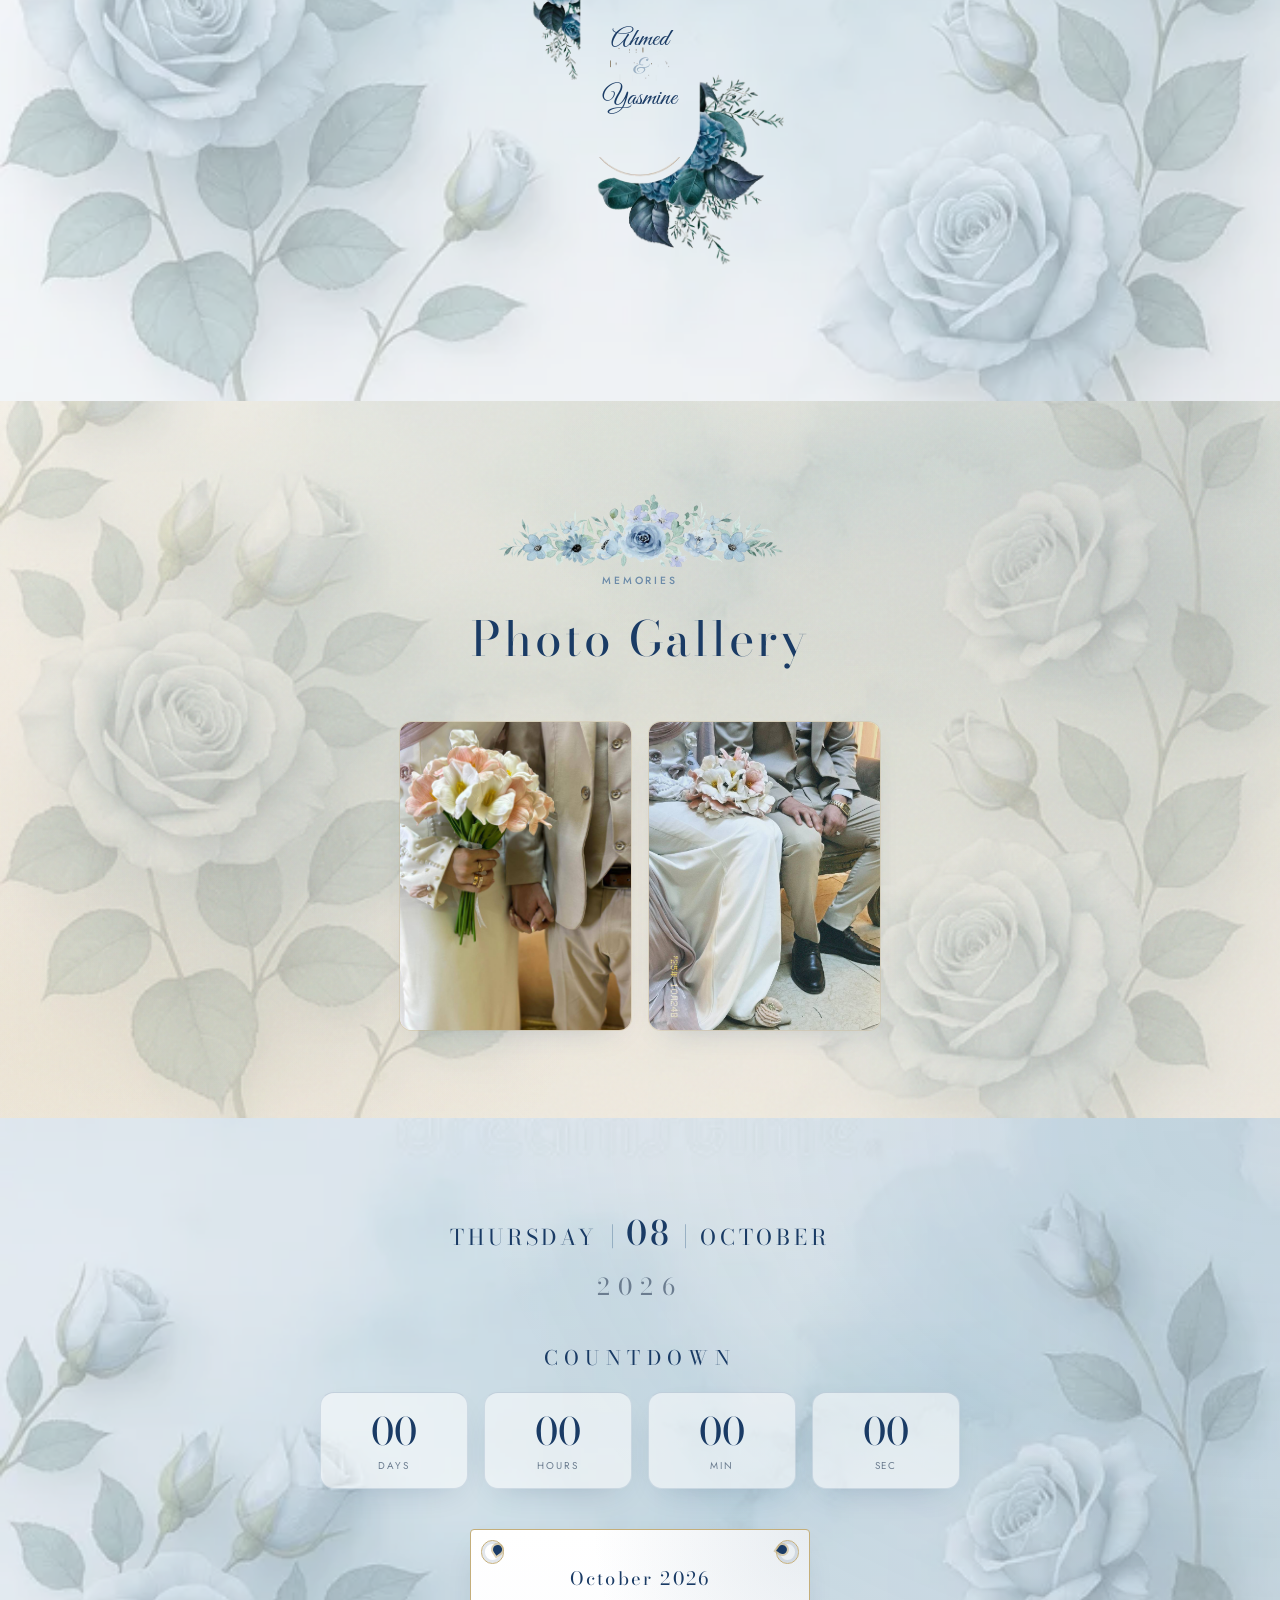
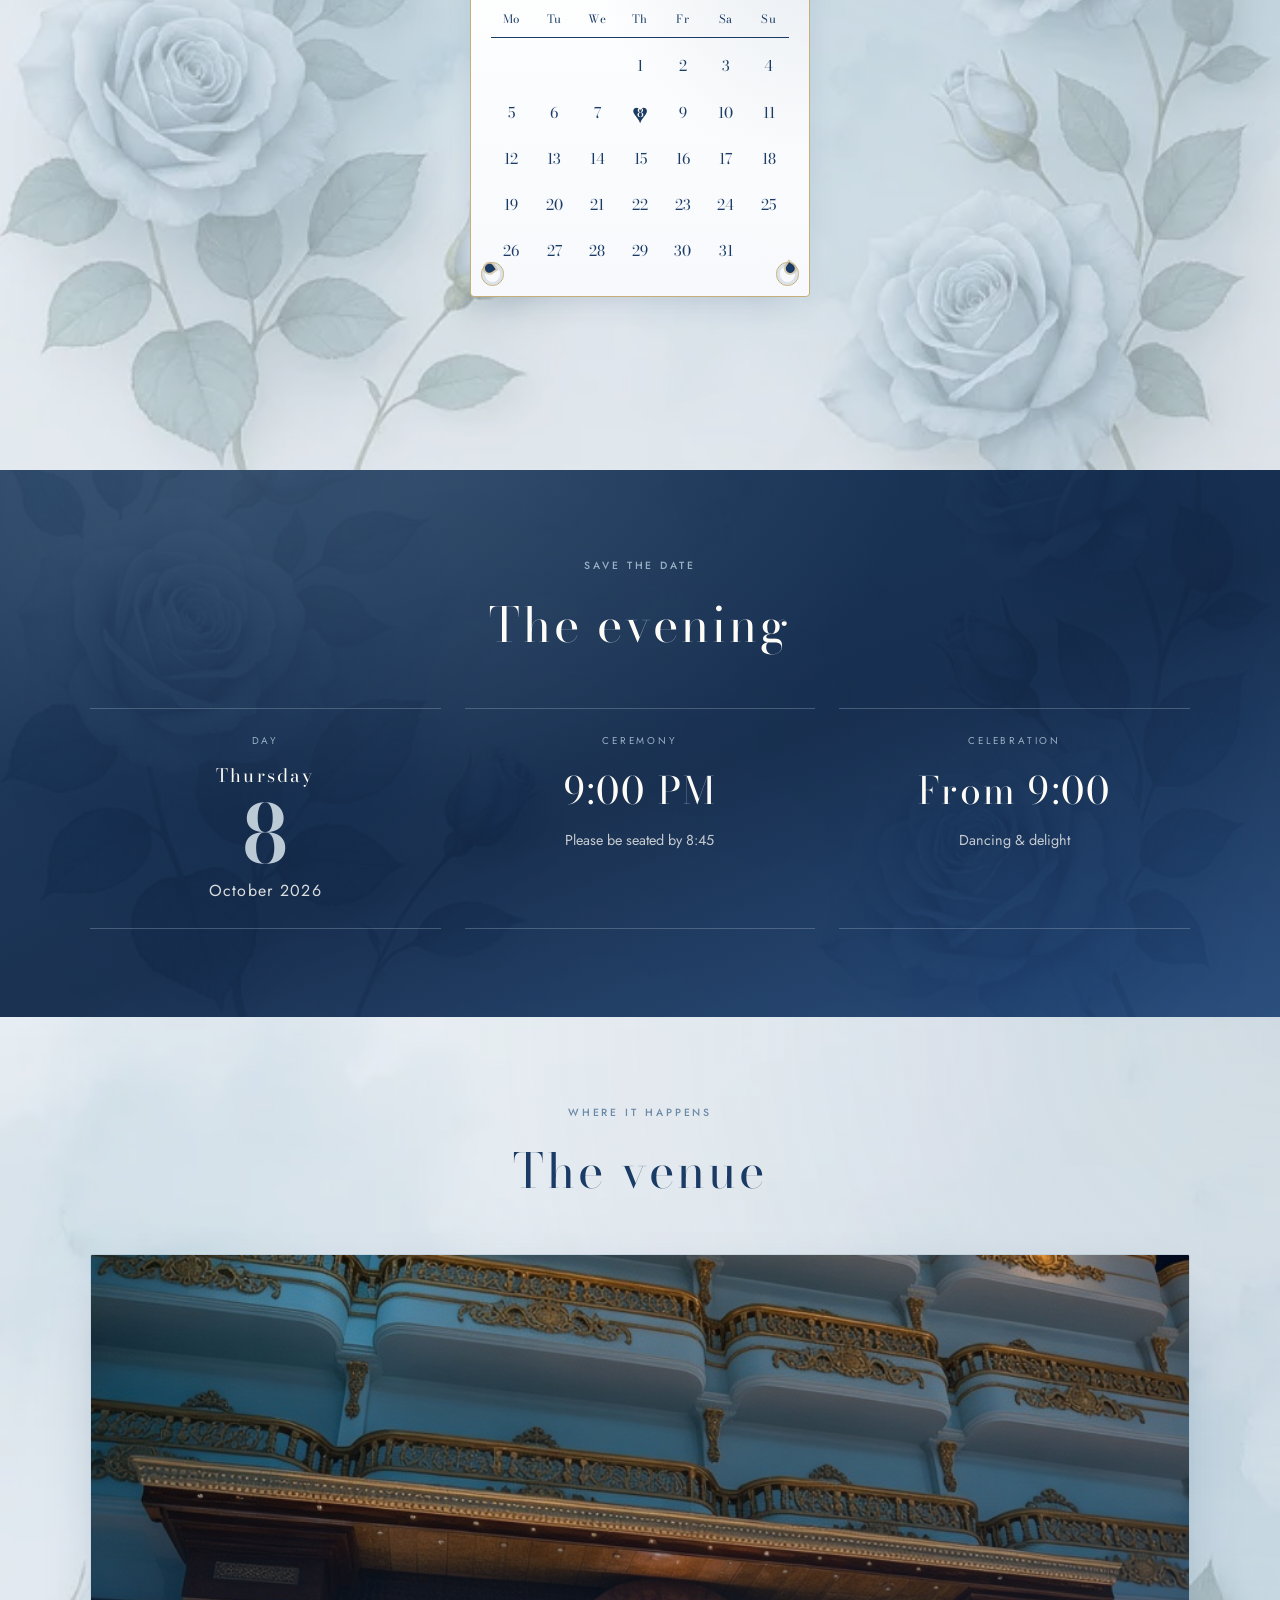
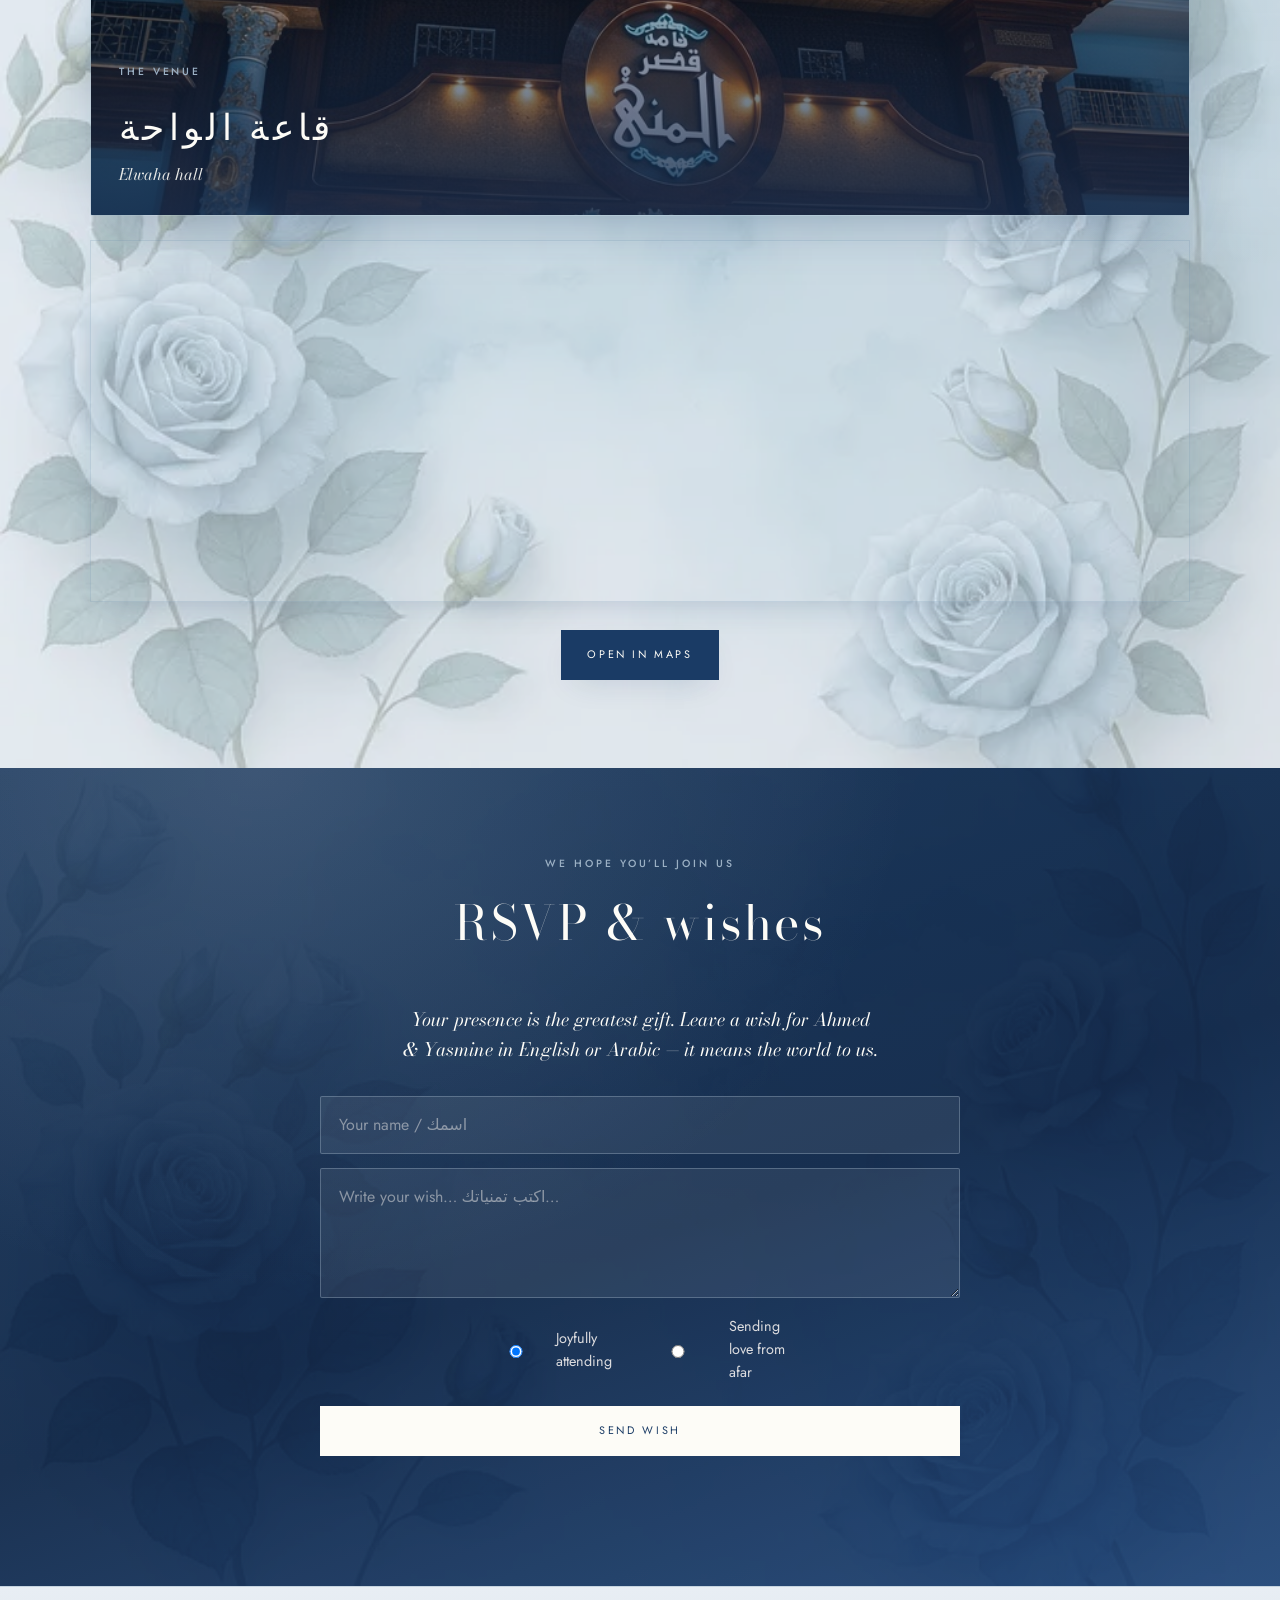
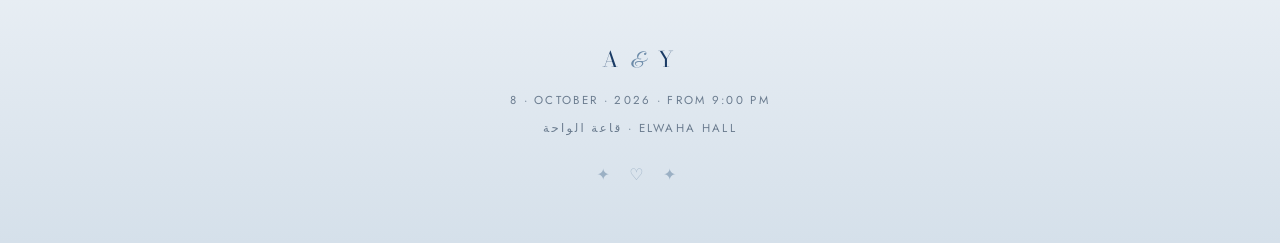
==== commit 060f17ac: "Update gallery" ====
--- a/index.html
+++ b/index.html
@@ -206,7 +206,7 @@
           <div class="gallery__grid inview">
             <figure class="gallery__item">
               <img
-                src="image/gallery-2.jpg"
+                src="image/gallery-3.jpg"
                 alt="Childhood portrait"
                 width="600"
                 height="800"
@@ -215,7 +215,7 @@
             </figure>
             <figure class="gallery__item">
               <img
-                src="image/gallery-1.jpg"
+                src="image/gallery-4.jpg"
                 alt="Childhood portrait"
                 width="600"
                 height="800"
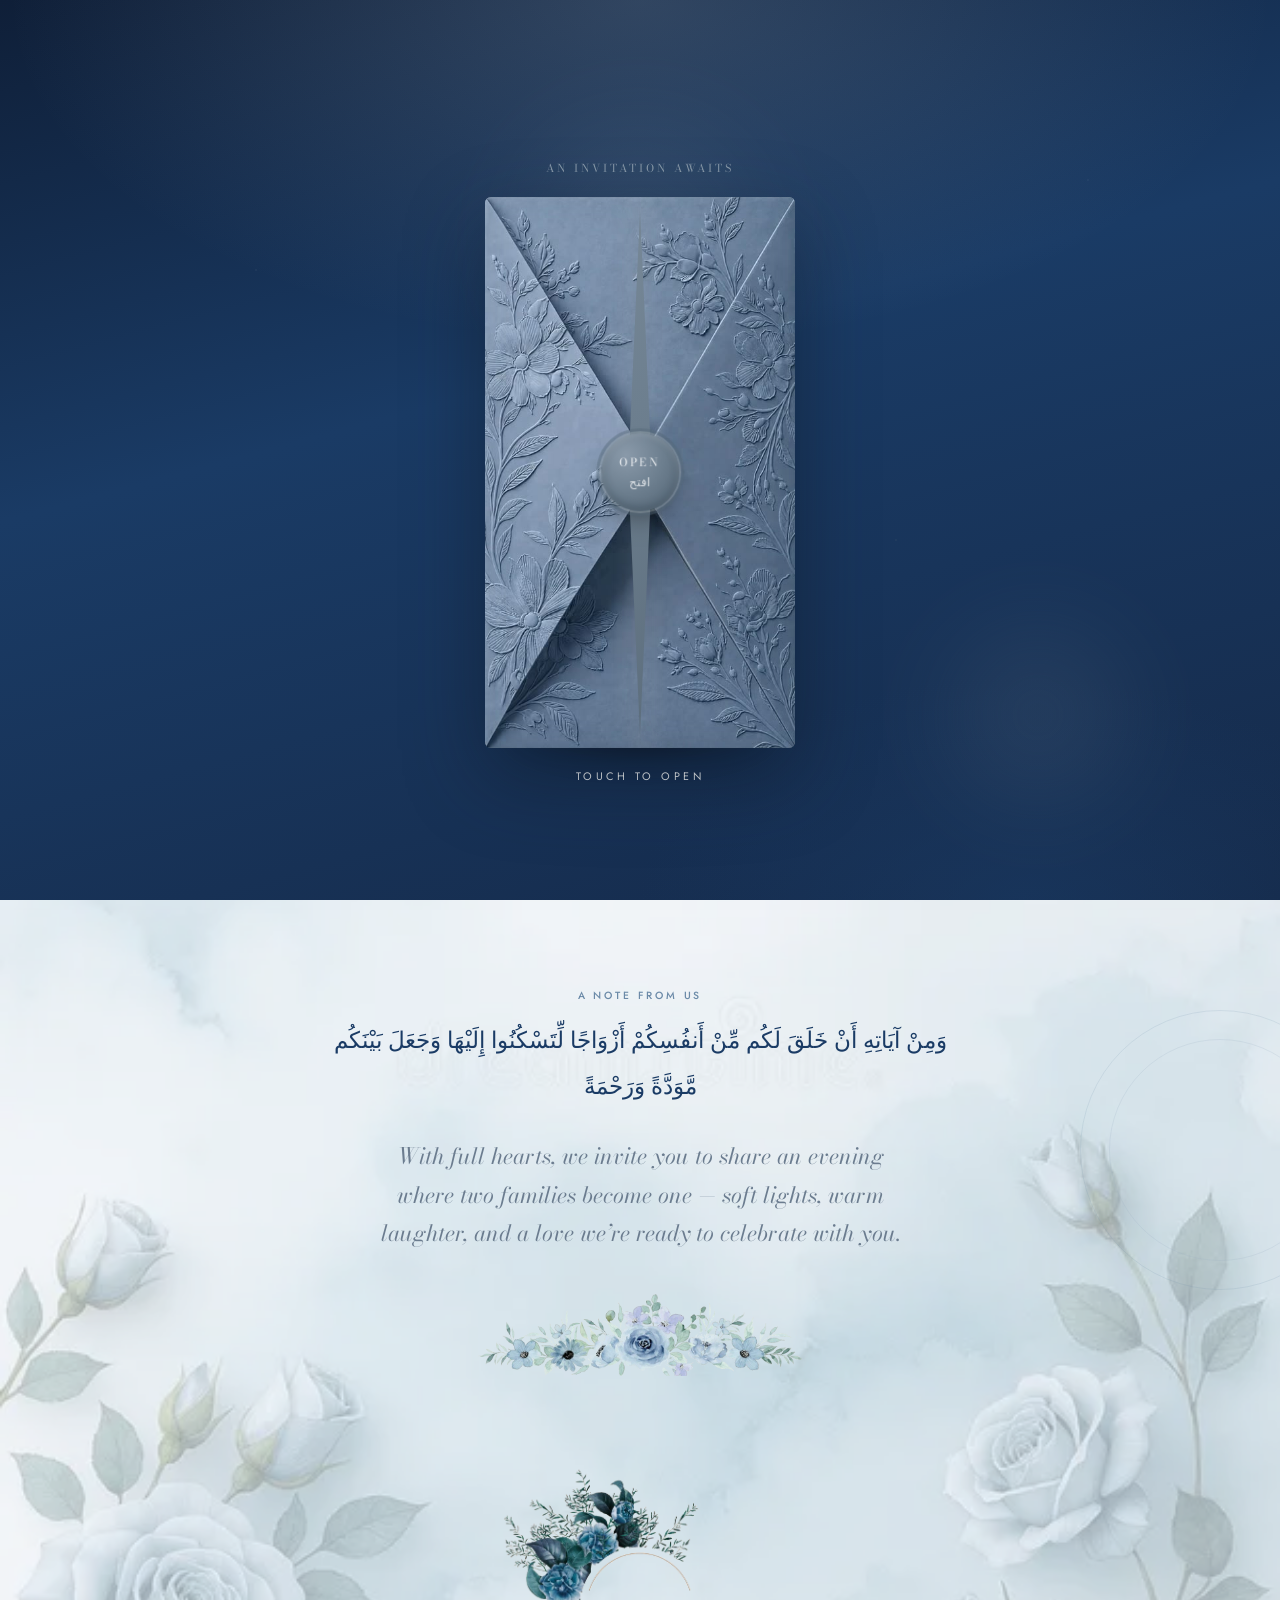
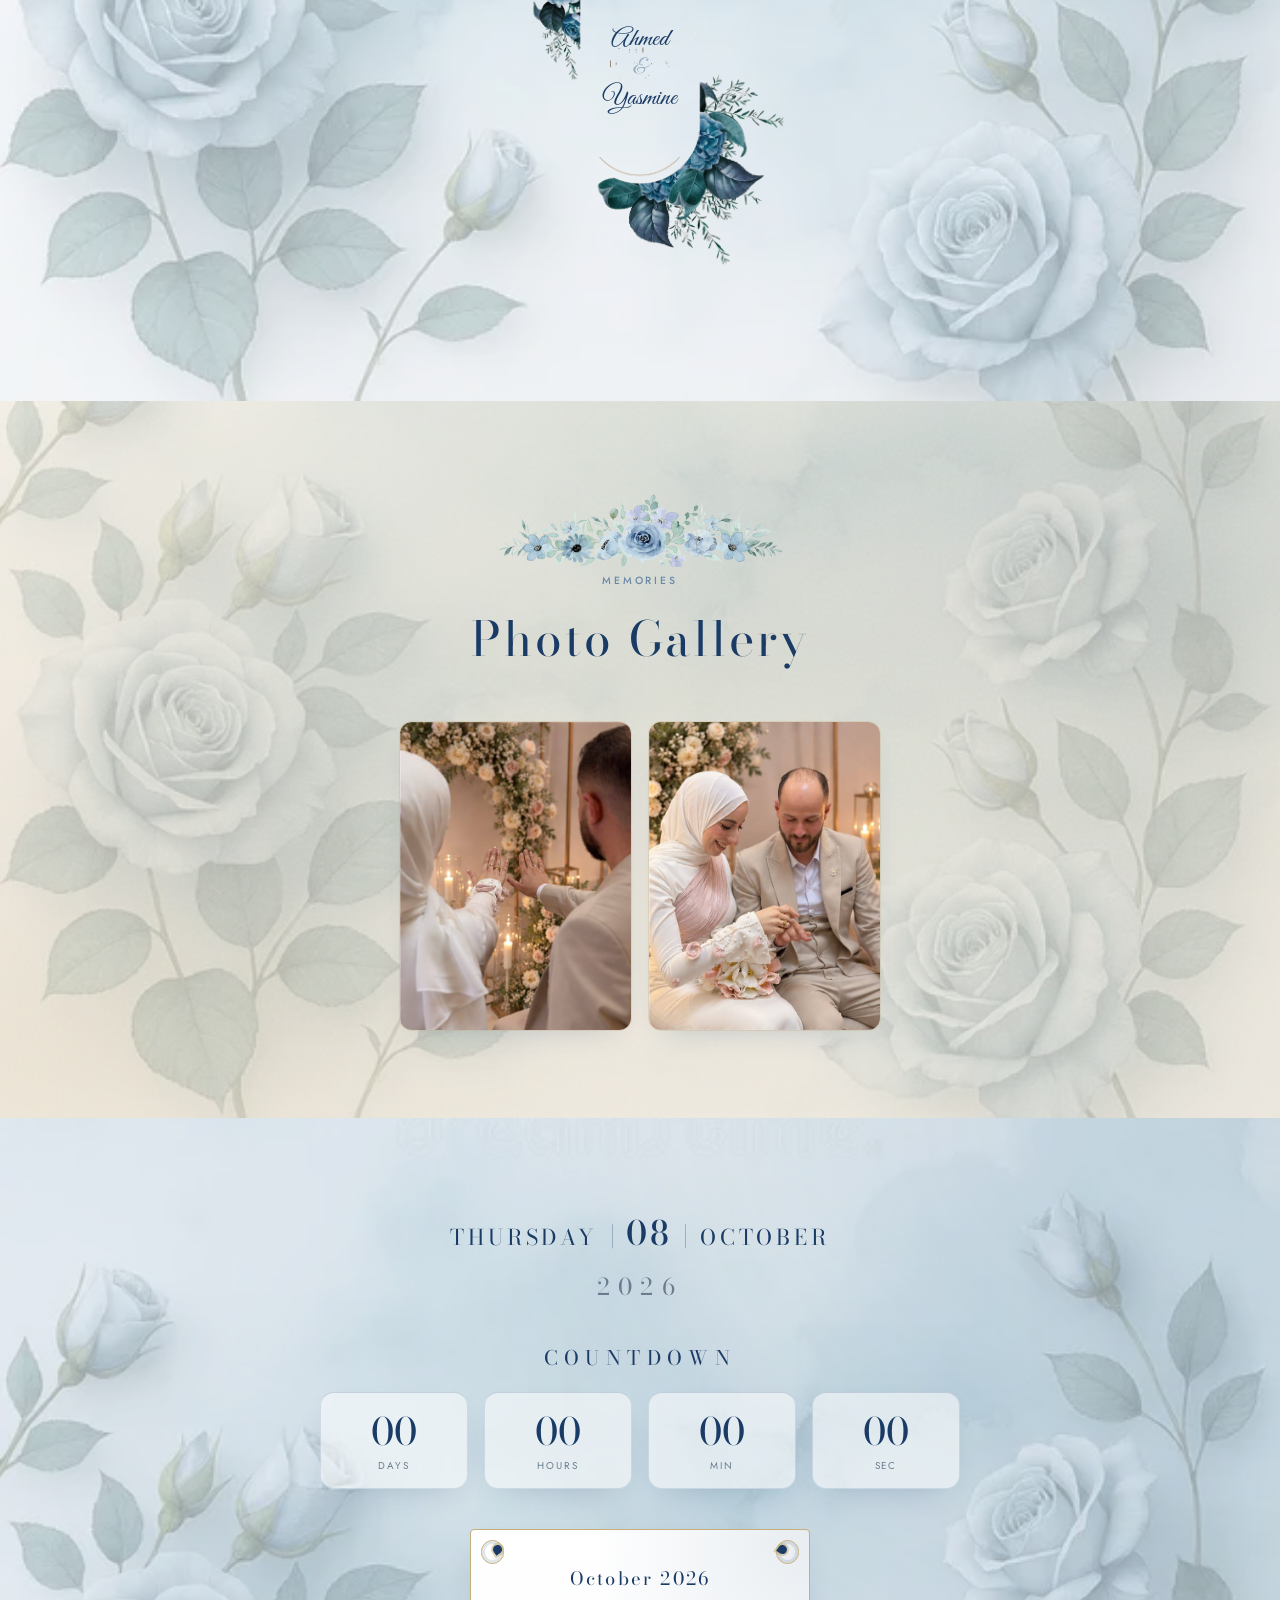
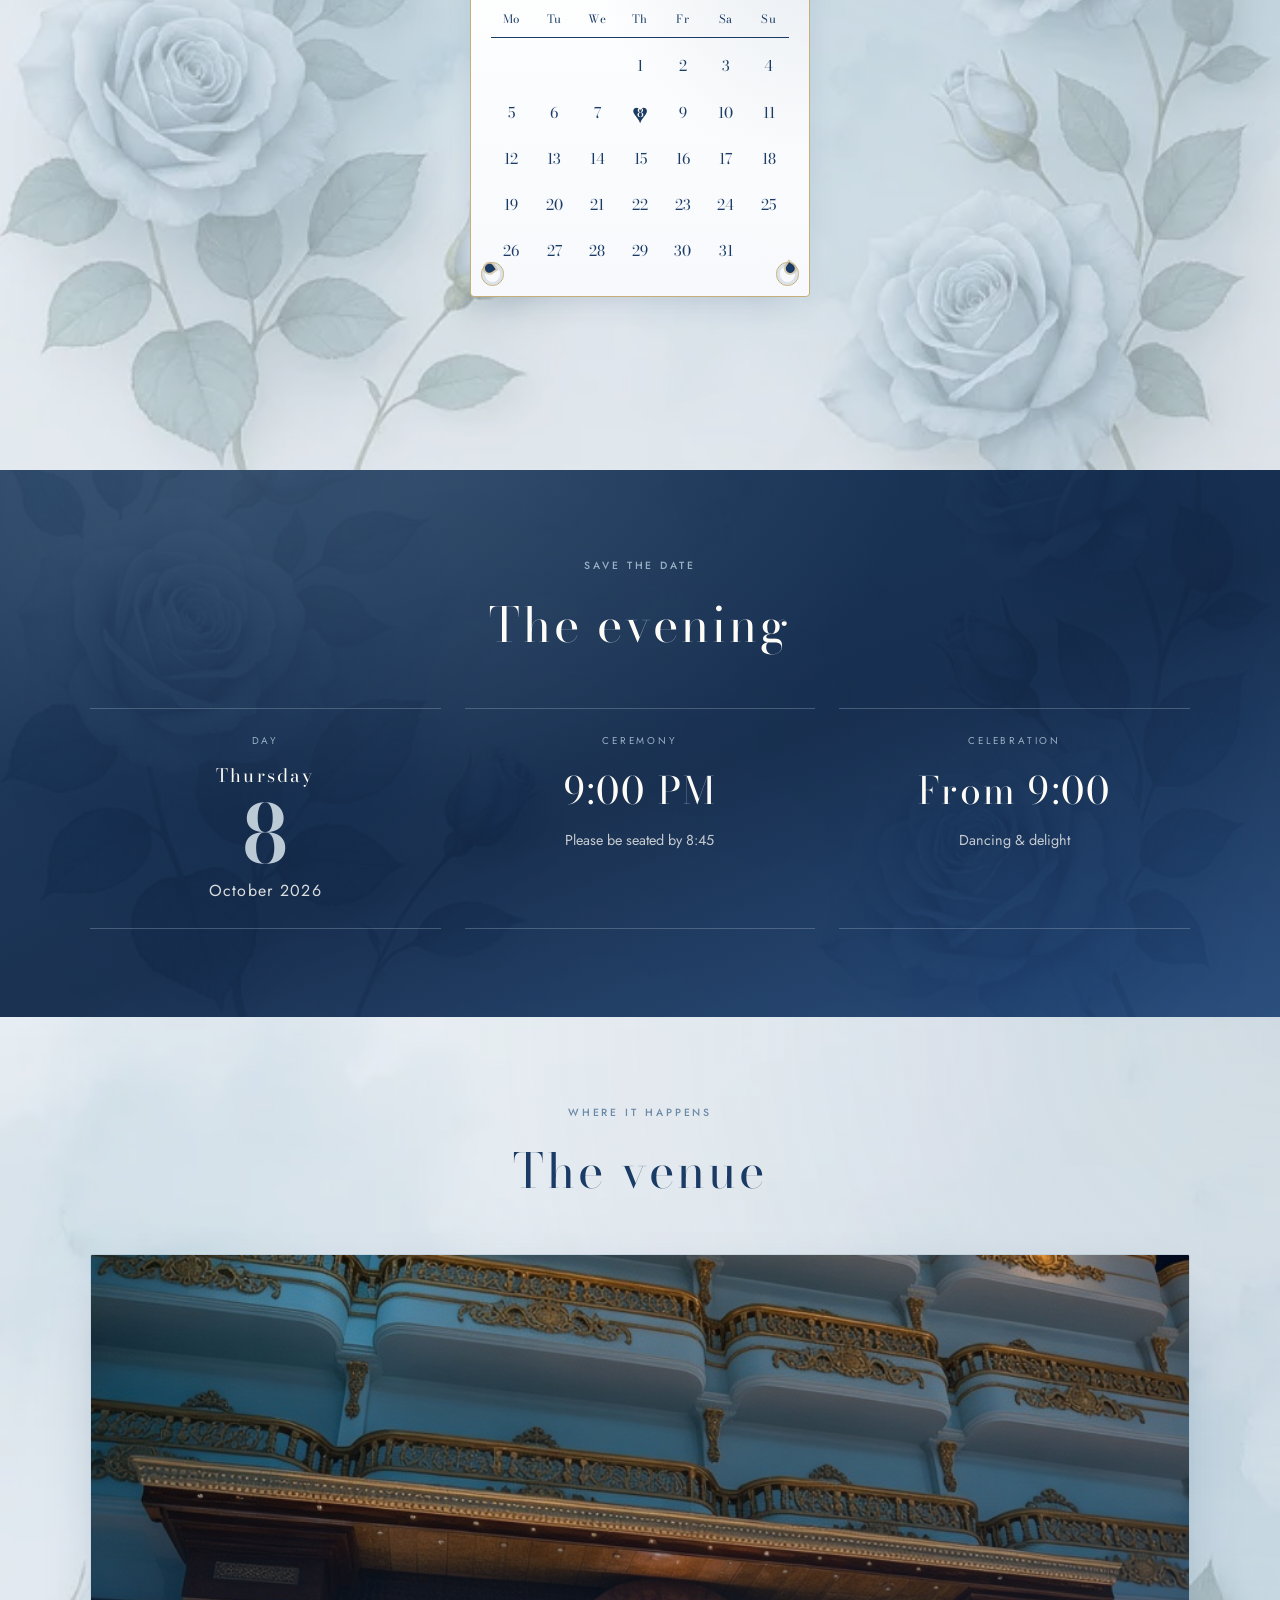
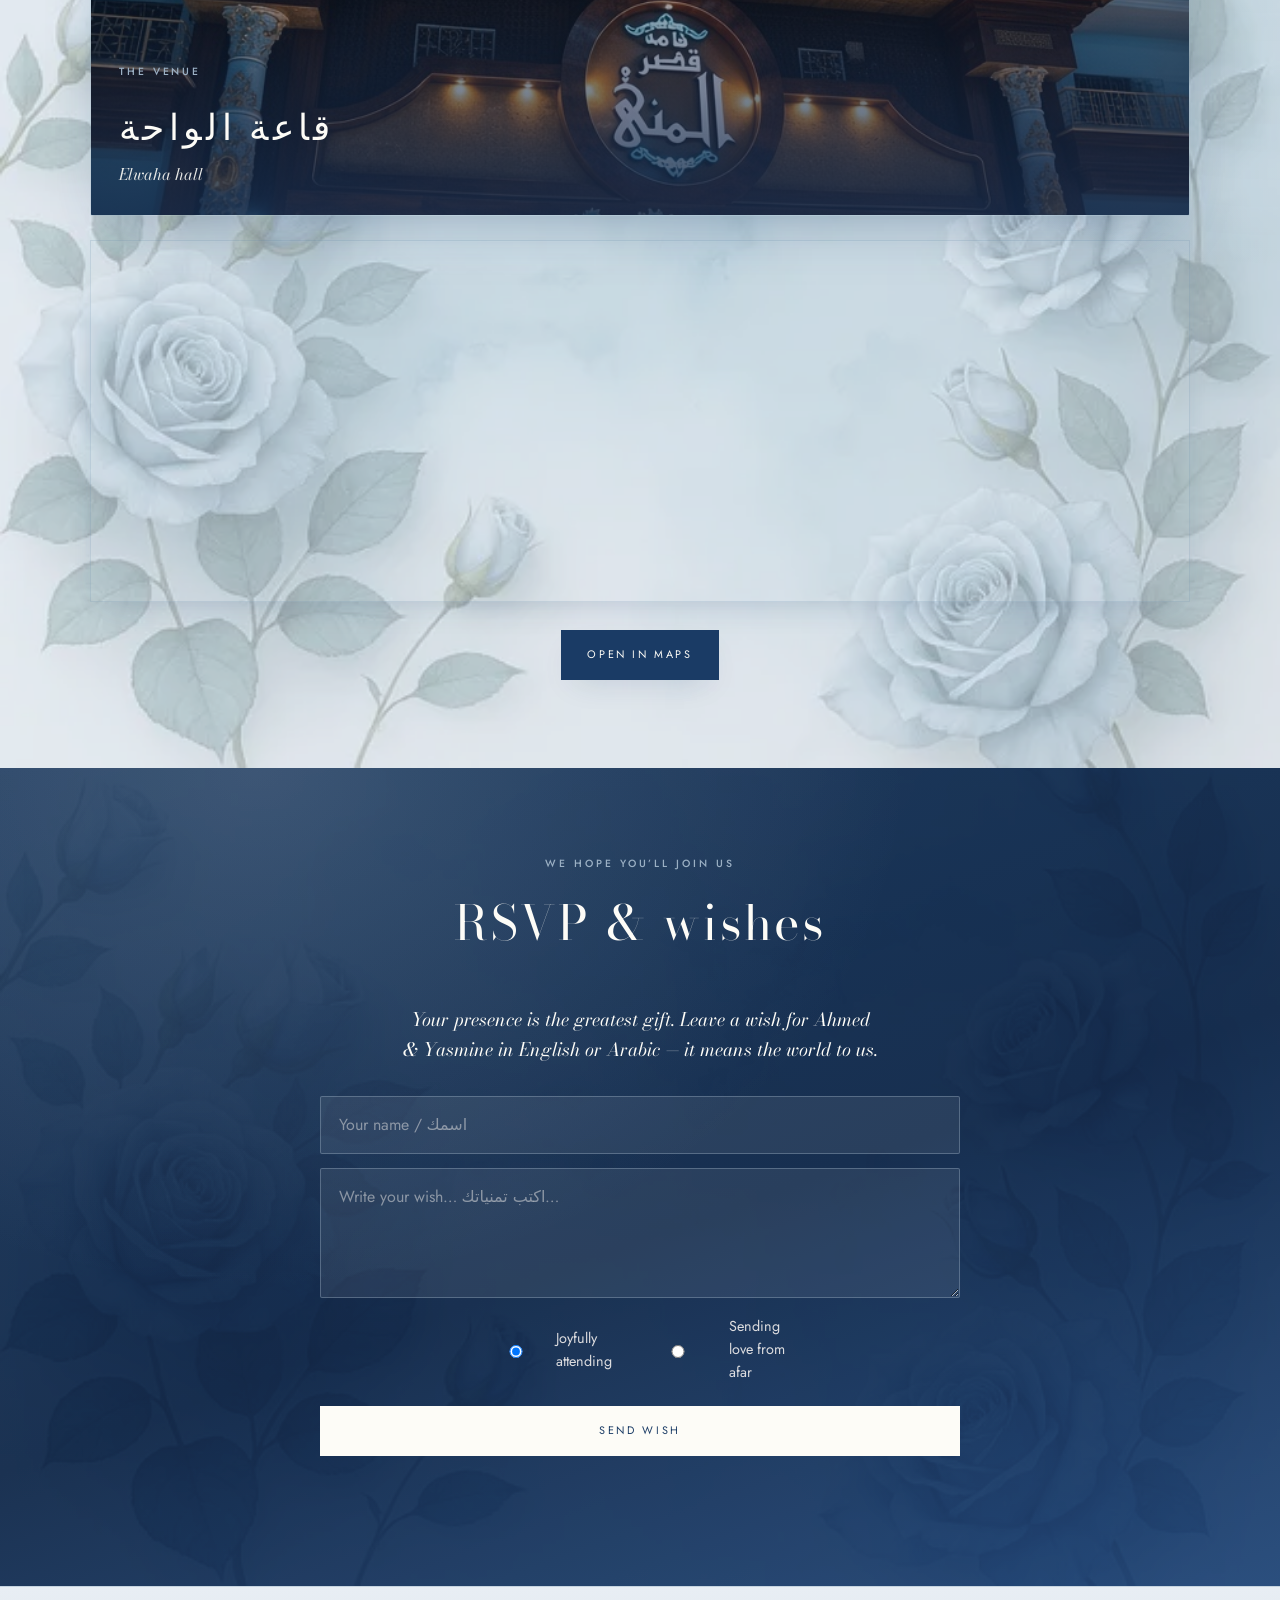
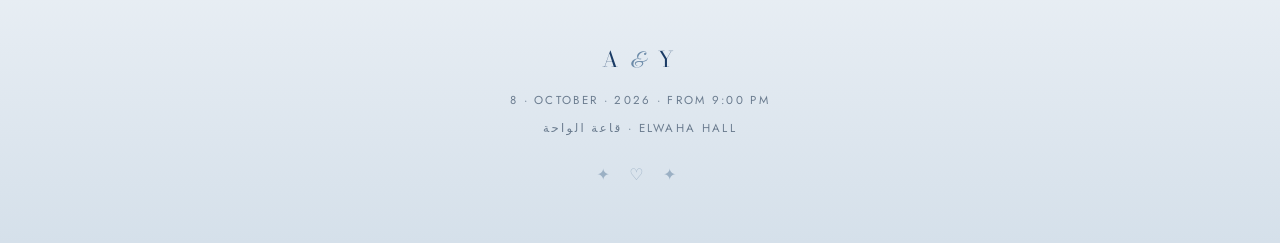
==== commit 964860dc: "Update gallery" ====
--- a/index.html
+++ b/index.html
@@ -206,7 +206,7 @@
           <div class="gallery__grid inview">
             <figure class="gallery__item">
               <img
-                src="image/gallery-3.jpg"
+                src="image/gallery-6.jpg"
                 alt="Childhood portrait"
                 width="600"
                 height="800"
@@ -215,7 +215,7 @@
             </figure>
             <figure class="gallery__item">
               <img
-                src="image/gallery-4.jpg"
+                src="image/gallery-5.jpg"
                 alt="Childhood portrait"
                 width="600"
                 height="800"
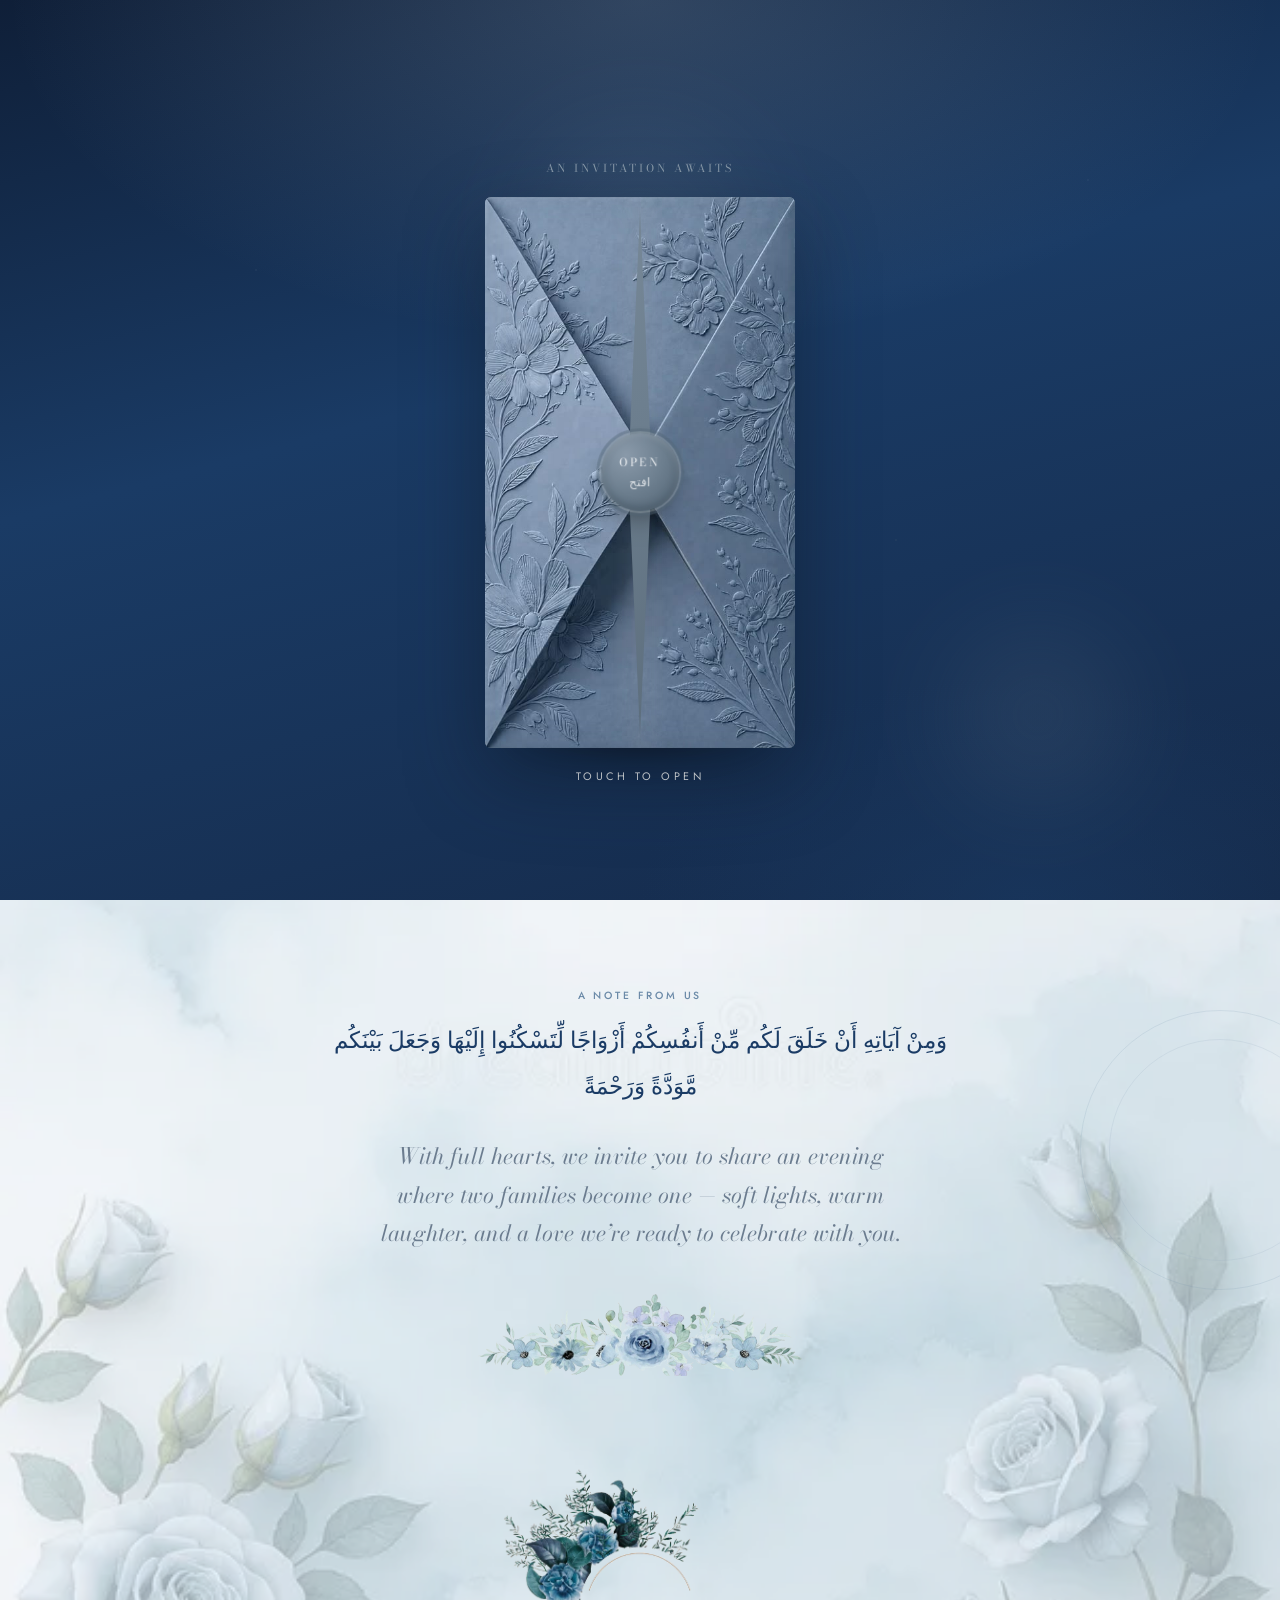
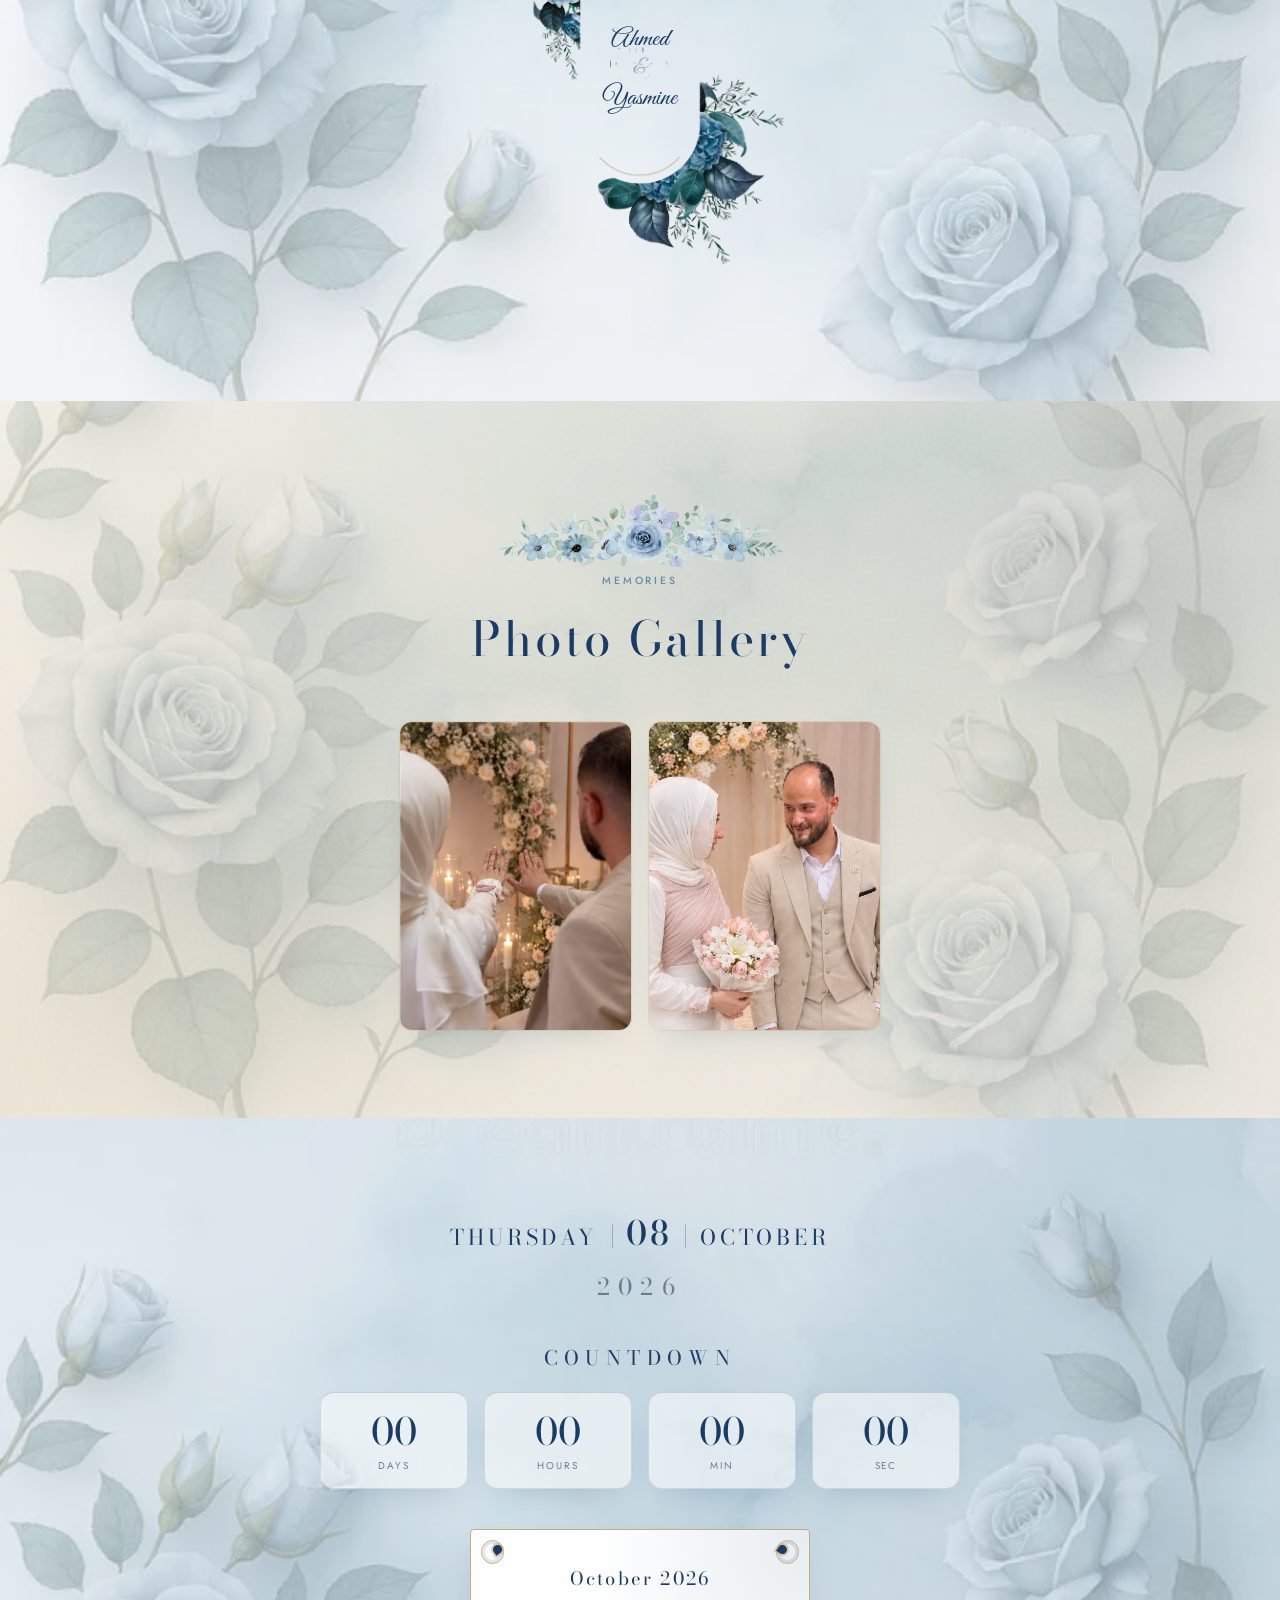
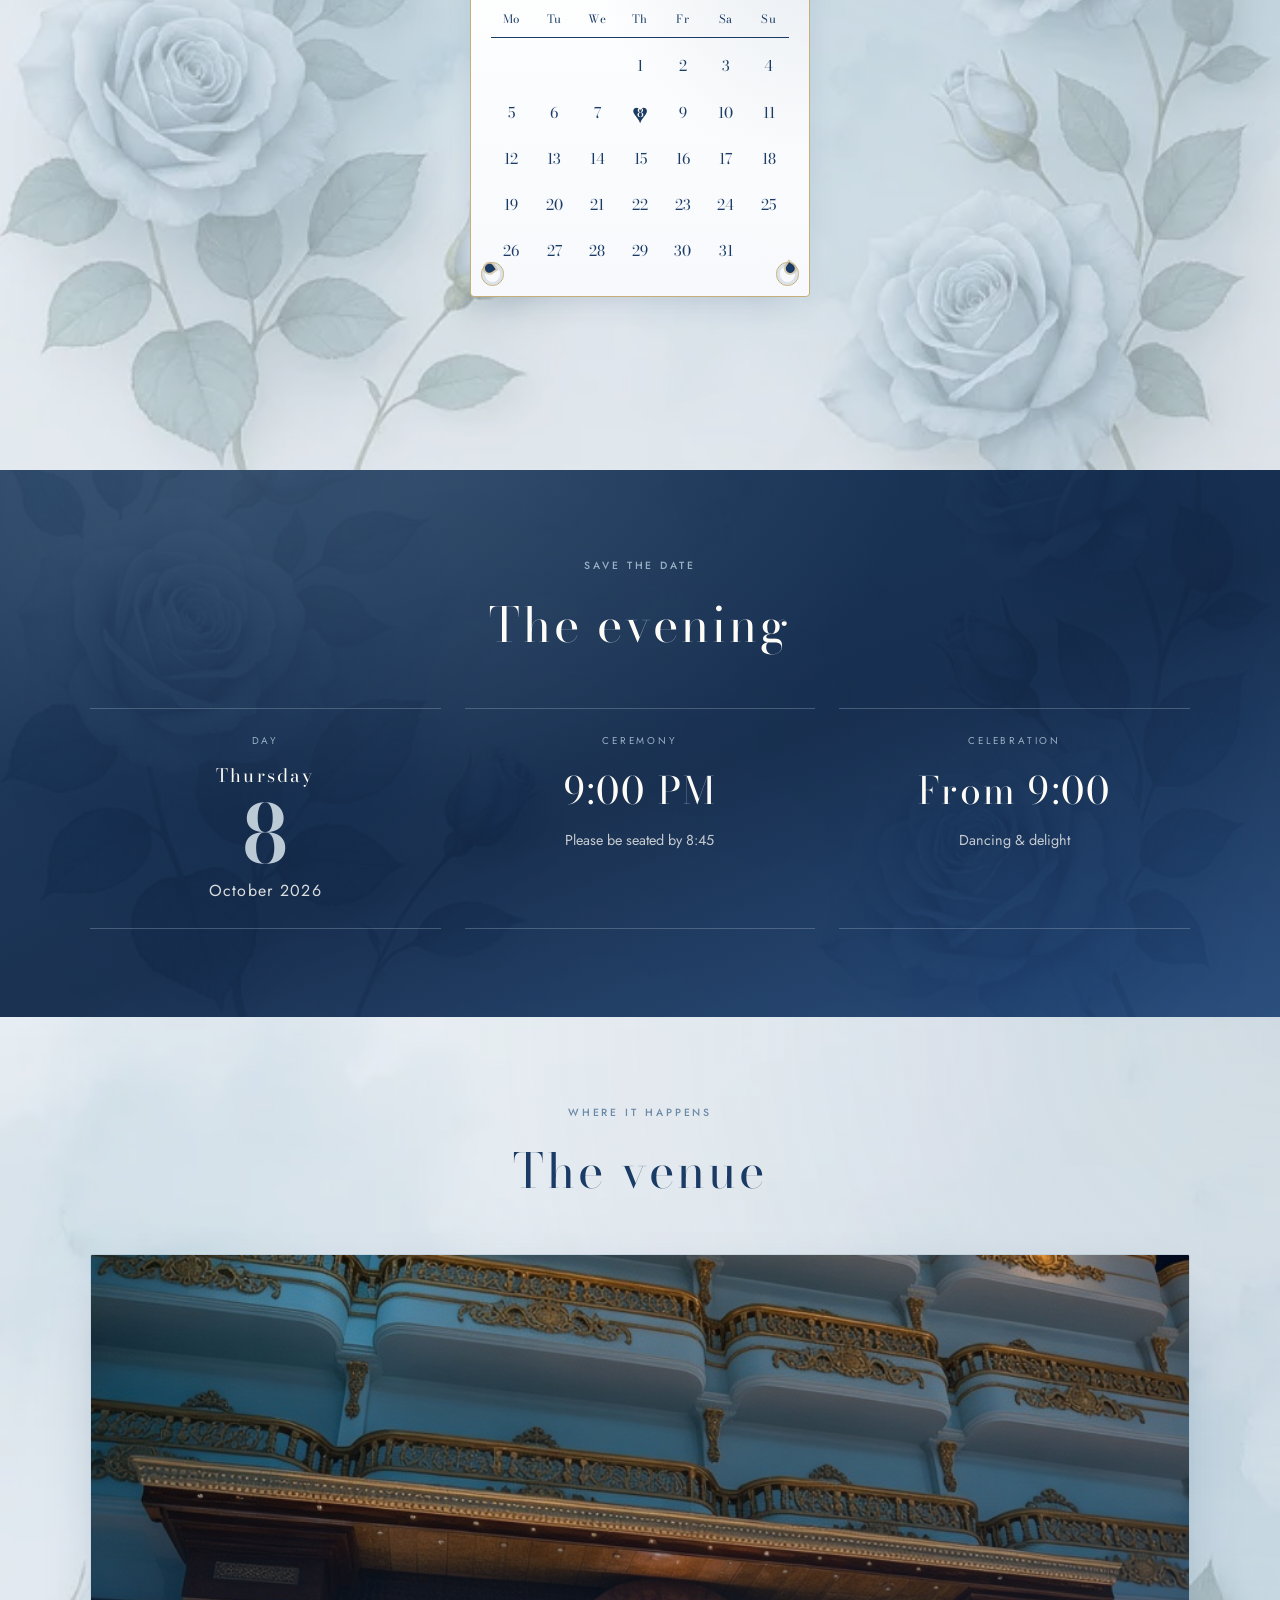
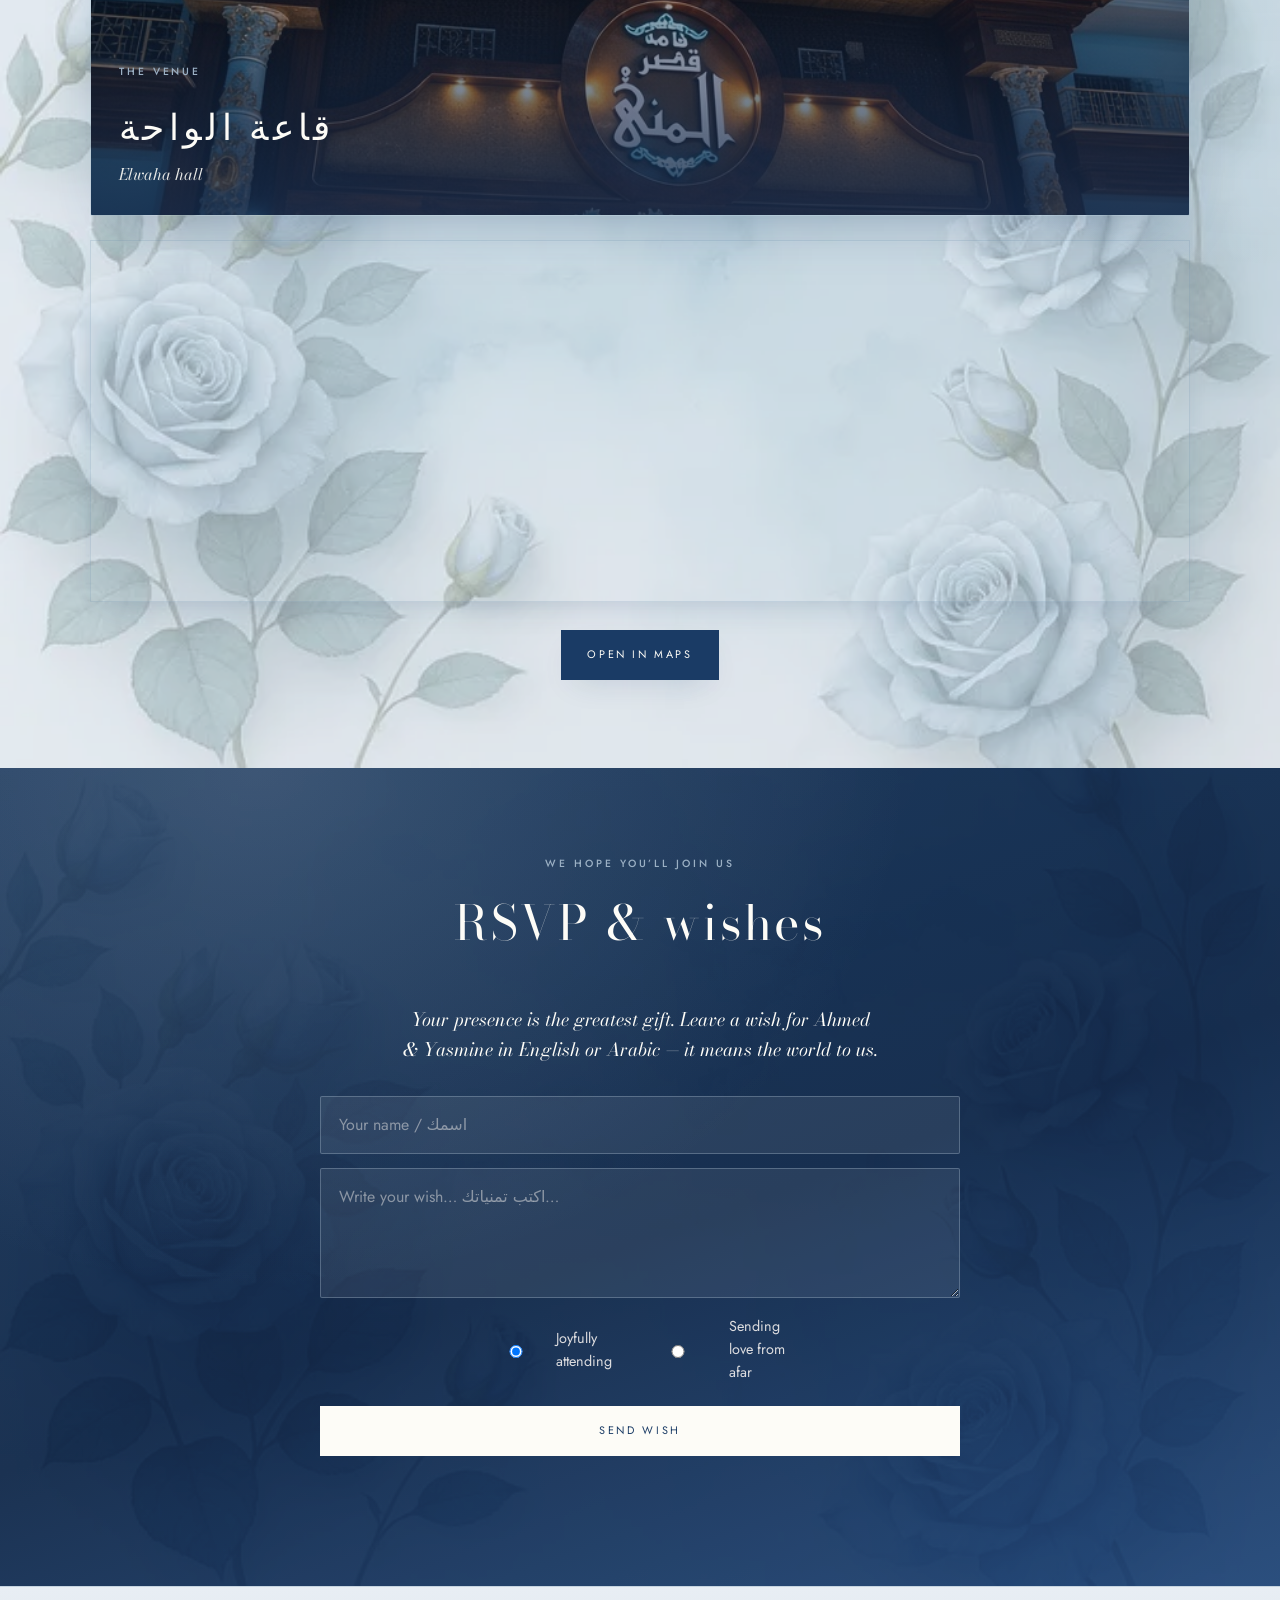
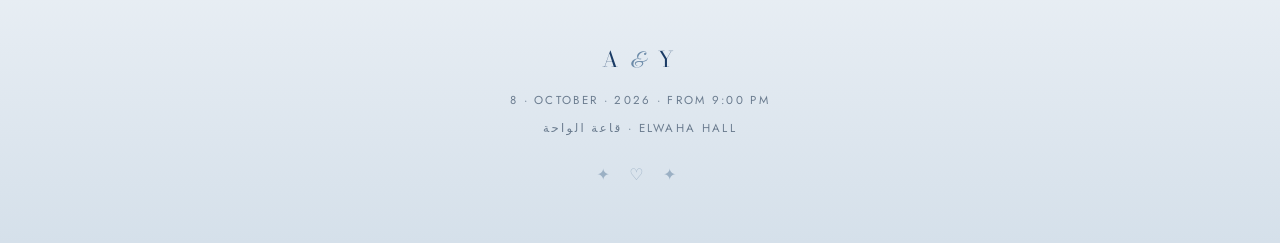
==== commit 4dddce86: "Update gallery" ====
--- a/index.html
+++ b/index.html
@@ -215,7 +215,7 @@
             </figure>
             <figure class="gallery__item">
               <img
-                src="image/gallery-5.jpg"
+                src="image/gallery-7.png"
                 alt="Childhood portrait"
                 width="600"
                 height="800"
